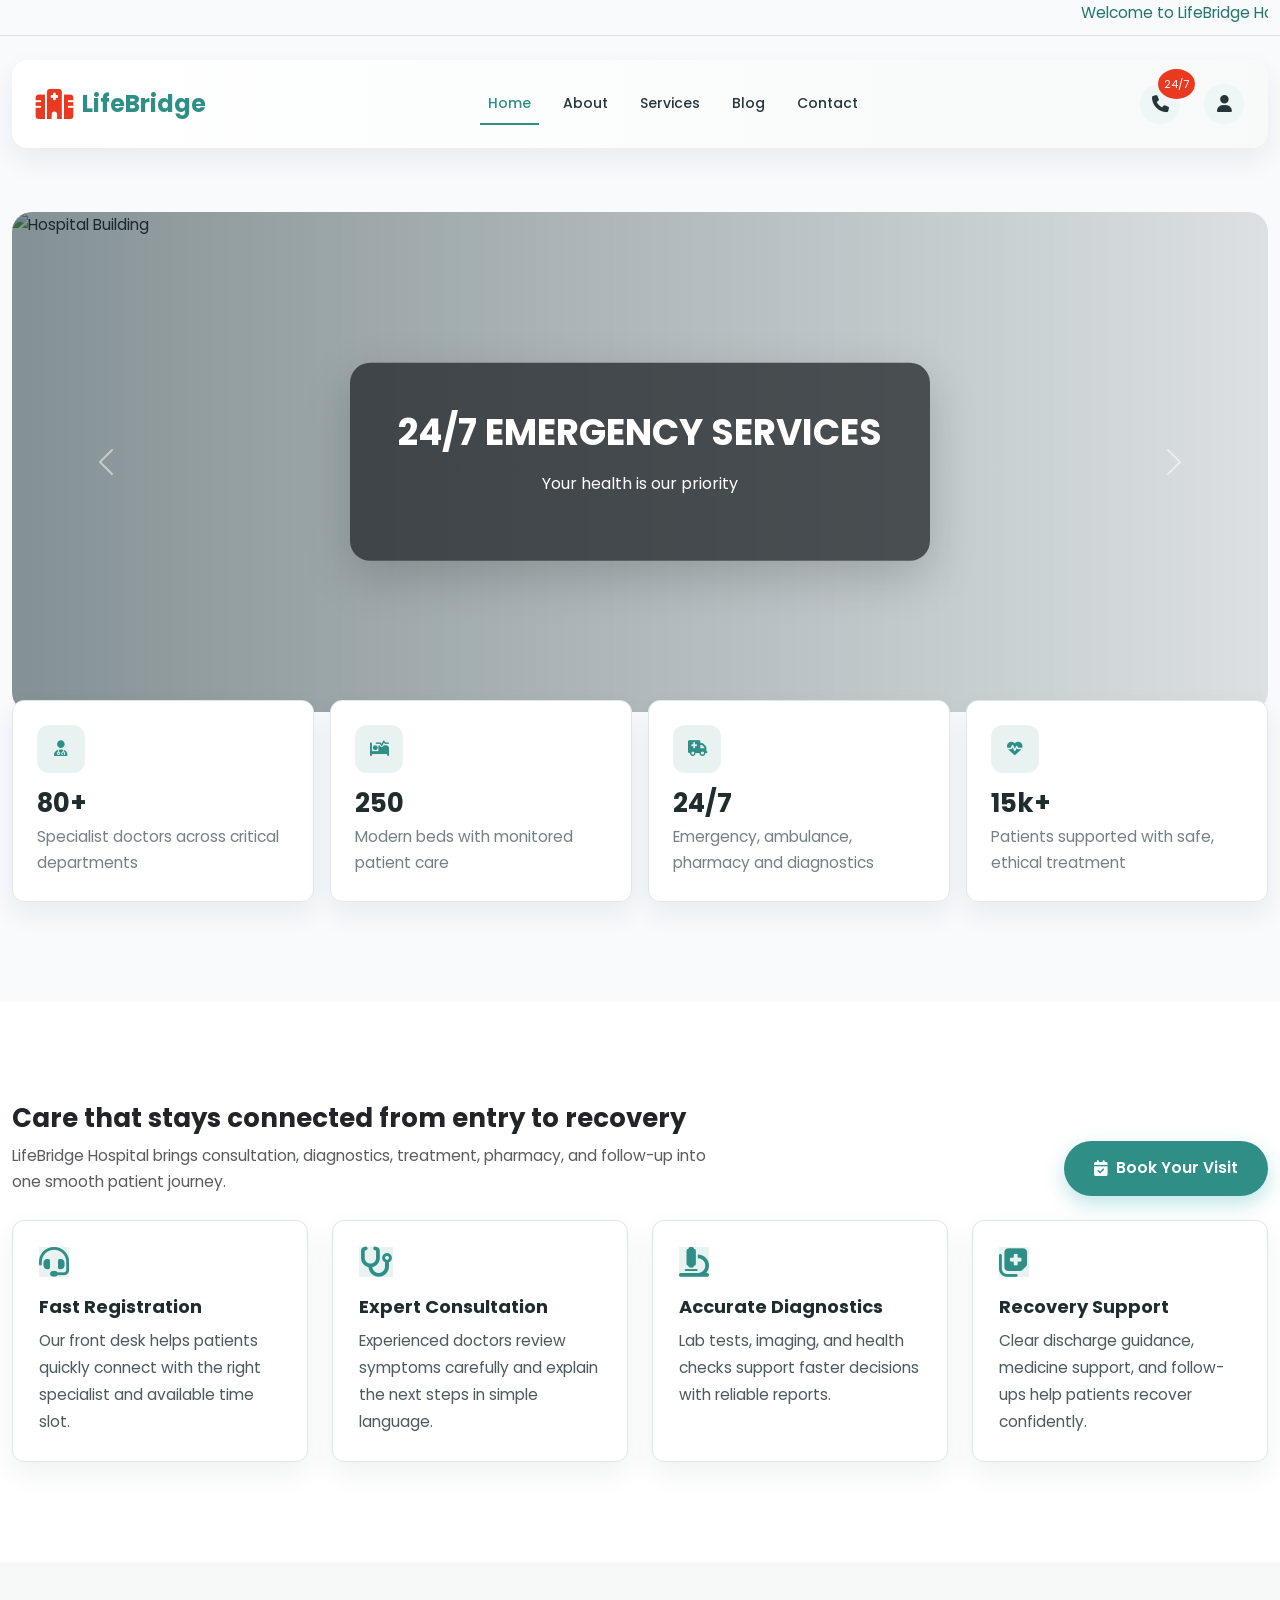
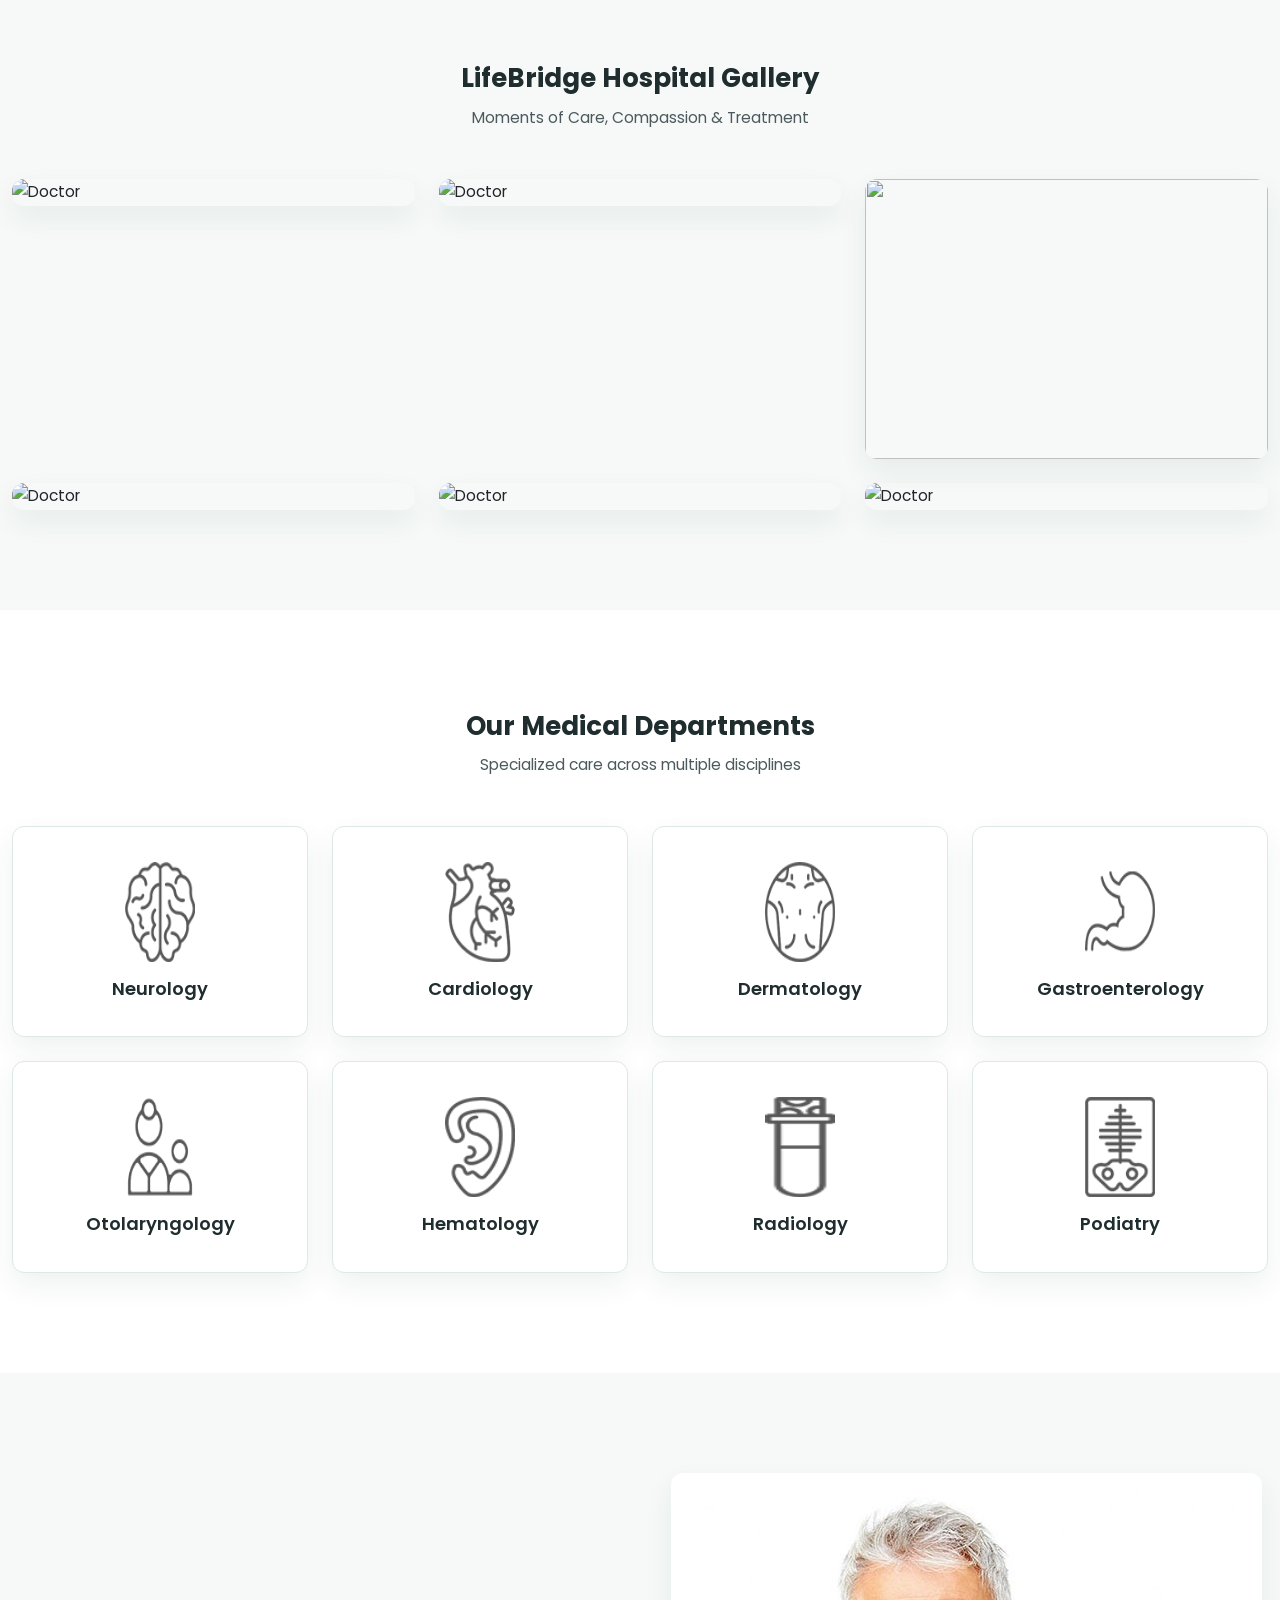
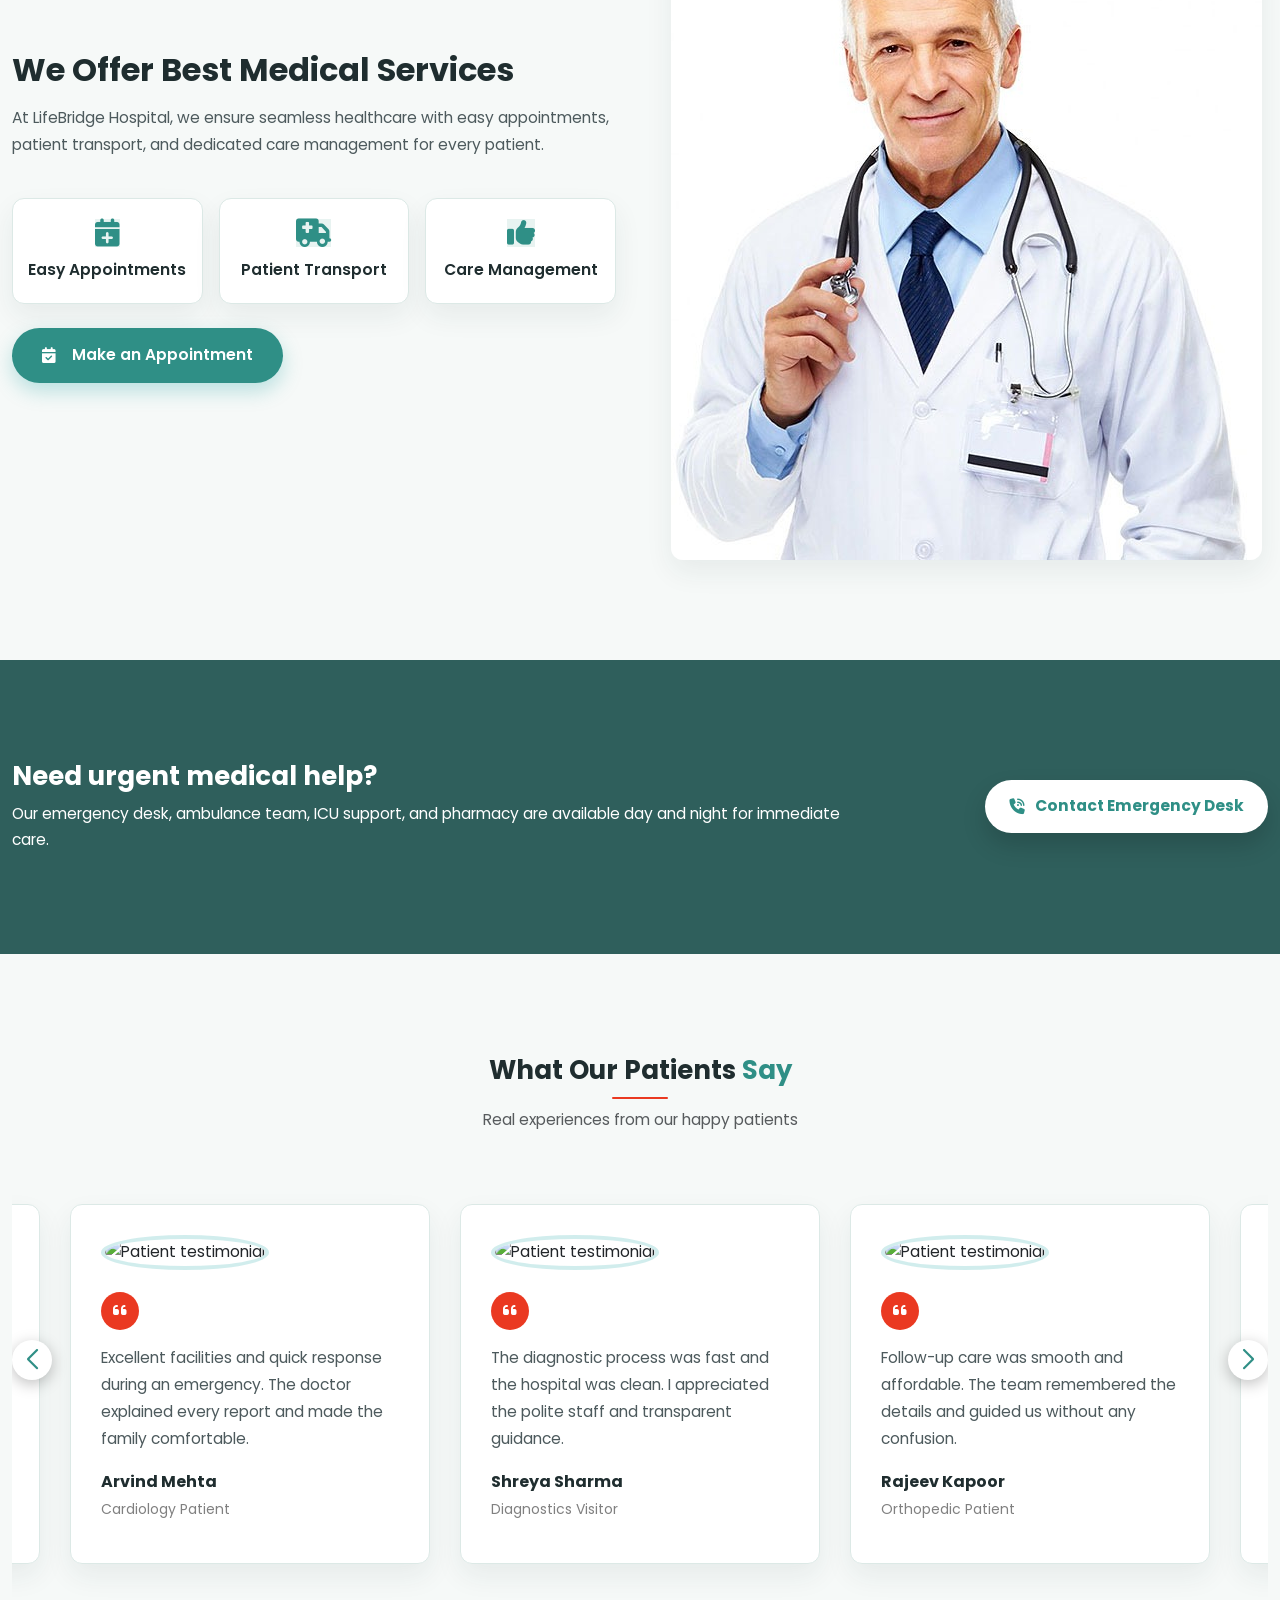
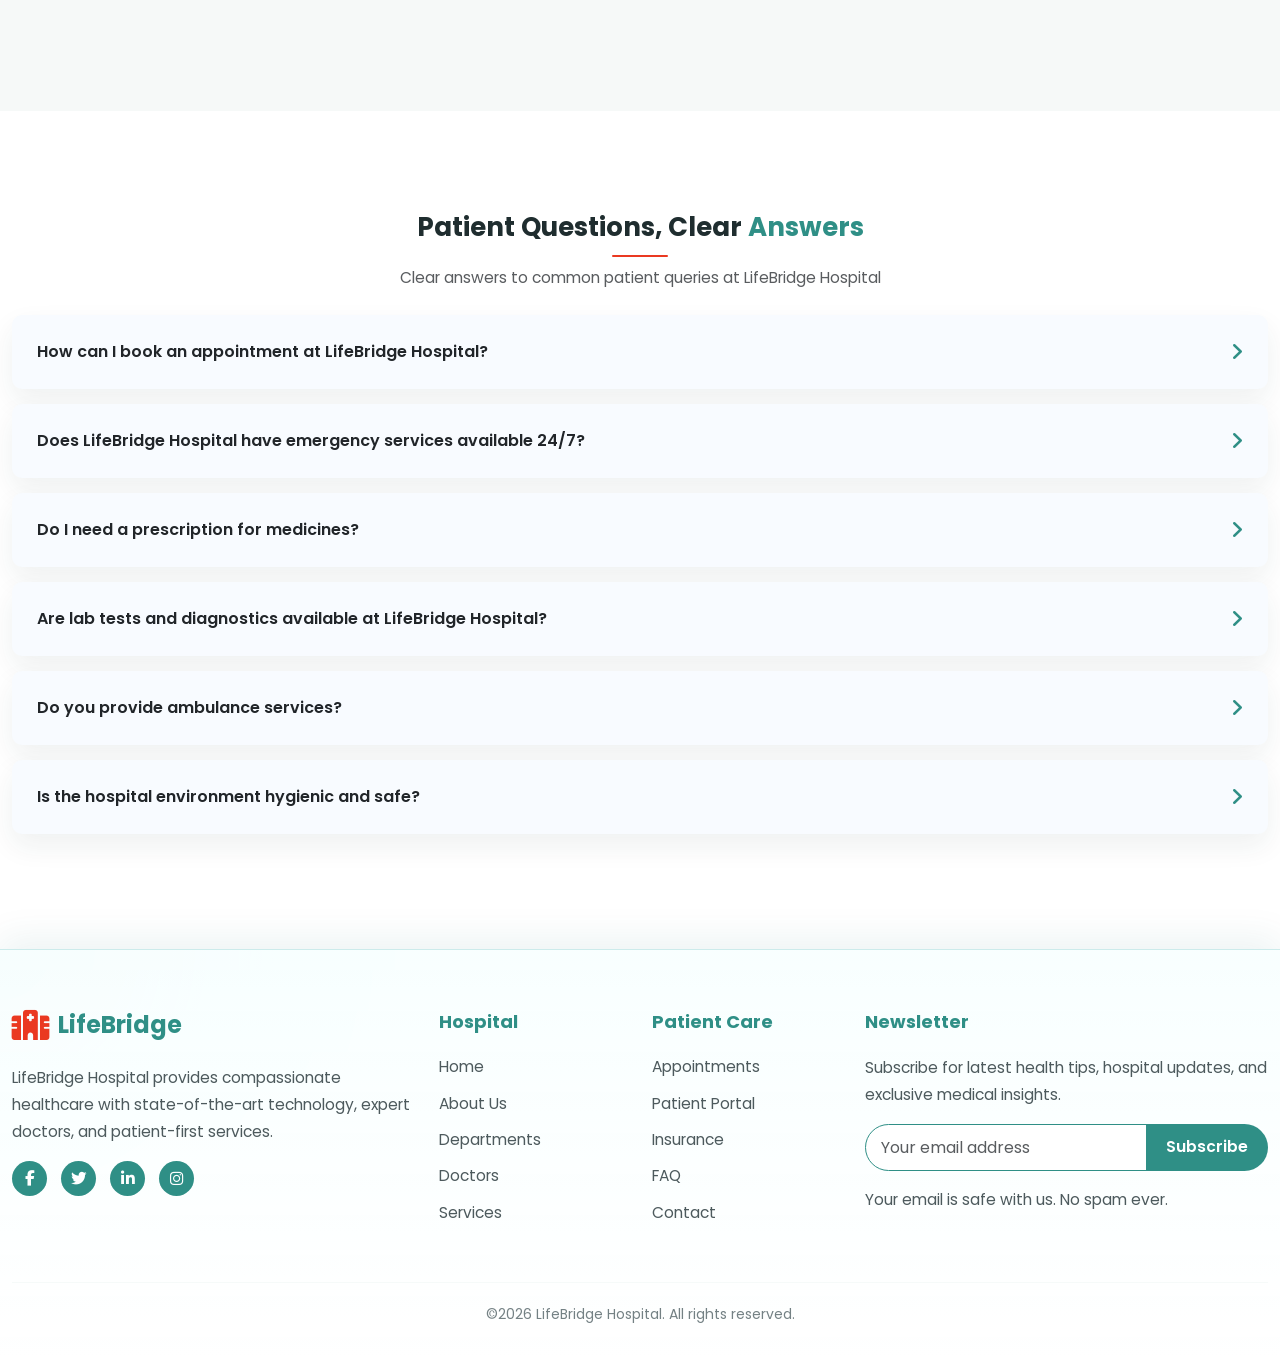
==== index.html @ 6a06d7d2 "first commit" ====
<!doctype html>
<html lang="en">

<head>
  <meta charset="UTF-8" />
  <meta name="viewport" content="width=device-width, initial-scale=1.0" />
  <title>LifeBridge</title>
  <link href="https://cdn.jsdelivr.net/npm/bootstrap@5.3.8/dist/css/bootstrap.min.css" rel="stylesheet"
    integrity="sha384-sRIl4kxILFvY47J16cr9ZwB07vP4J8+LH7qKQnuqkuIAvNWLzeN8tE5YBujZqJLB" crossorigin="anonymous" />
  <link rel="stylesheet" href="https://cdn.jsdelivr.net/npm/swiper@11/swiper-bundle.min.css" />

  <link rel="stylesheet" href="https://cdnjs.cloudflare.com/ajax/libs/font-awesome/6.5.1/css/all.min.css" />
  <link rel="stylesheet" href="css/style.css" />
  <link rel="stylesheet" href="css/responsive.css" />
</head>

<body>
  <div class="grand-parent">
    <div class="border-bottom mb-2 mx-0 px-0">
      <div class="container-fluid">
        <marquee class="marquee-txt" behavior="smooth" direction="left">
          Welcome to LifeBridge Hospital — Your Trusted Partner for Quality
          Healthcare, 24/7 Emergency & Expert Doctors.
        </marquee>
      </div>
    </div>
    <!-- Navbar -->
    <div class="">
      <!-- Header -->
      <div class="container py-3">
        <header class="ph-header">
          <nav class="navbar navbar-expand-lg align-items-center px-md-4 px-2 rounded-4">
            <!-- Logo -->
            <div class="d-flex align-items-center gap-2 lifebride-logo">
              <i class="fa-solid fa-hospital logo-icon"></i>
              <h2 class="mb-0">Life<span>Bridge</span></h2>
            </div>

            <!-- Desktop Menu -->
            <div class="collapse navbar-collapse justify-content-center d-lg-flex d-none">
              <ul class="navbar-nav gap-3">
                <li class="nav-item">
                  <a class="nav-link " href="index.html">Home</a>
                </li>
                <li class="nav-item">
                  <a class="nav-link" href="about.html">About</a>
                </li>
                <li class="nav-item">
                  <a class="nav-link" href="service.html">Services</a>
                </li>

                <li class="nav-item">
                  <a class="nav-link" href="blog.html">Blog</a>
                </li>
                <li class="nav-item">
                  <a class="nav-link" href="contact.html">Contact</a>
                </li>
              </ul>
            </div>

            <!-- Right Icons -->
            <div class="d-flex align-items-center gap-4">
              <a href="contact.html" class="nav-icon cart">
                <i class="fa-solid fa-phone"></i>
                <span class="cart-badge">24/7</span>
              </a>
              <a class="nav-icon" href="contact.html"><i class="fa-solid fa-user"></i></a>

              <!-- Mobile Toggler -->
              <button class="navbar-toggler d-lg-none" data-bs-toggle="offcanvas" data-bs-target="#offcanvasMenu">
                <i class="fa-solid fa-bars-staggered"></i>
              </button>
            </div>
          </nav>
        </header>
      </div>

      <div class="offcanvas offcanvas-start" tabindex="-1" id="offcanvasMenu">
        <div class="offcanvas-header">
          <div class="lifebride-logo d-flex">
            <i class="fa-solid fa-hospital logo-icon"></i>
            <h2 class="mb-0">Life<span>Bridge</span></h2>
          </div>
          <button type="button" class="btn-close" data-bs-dismiss="offcanvas"></button>
        </div>

        <div class="offcanvas-body">
          <ul class="navbar-nav text-center gap-3">
            <li><a class="nav-link" href="index.html">Home</a></li>
            <li><a class="nav-link" href="about.html">About</a></li>
            <li><a class="nav-link" href="service.html">Services</a></li>
            <li><a class="nav-link" href="blog.html">Blog</a></li>
            <li><a class="nav-link" href="contact.html">Contact</a></li>
          </ul>

          <div class="mt-4 text-center">
            <a class="btn btn-outline-success w-100 mb-2">My Account</a>
            <a class="btn btn-success w-100 d-flex gap-4 justify-content-center align-items-center">
              <i class="fa-solid fa-phone"></i>
              24/7</a>
          </div>
        </div>
      </div>
    </div>
    <!-- Navbar complete -->

    <!-- hero section -->
    <section class="hero">
      <div class="container">
        <div id="hospitalCarousel" class="carousel slide carousel-fade h-100" data-bs-ride="carousel"
          data-bs-interval="2000">

          <div class="carousel-inner mt-5 h-100">

            <!-- SLIDE 1 -->
            <div class="carousel-item active h-100 position-relative">
              <img src="assets/images/imgi_41_slider.jpg" class="d-block w-100 hero-img" alt="LifeBridge hospital care" />

              <div class="position-absolute top-50 start-50 translate-middle">
                <div class="card text-white bg-dark bg-opacity-75 text-center shadow-lg border-0 p-4 p-md-5"
                  style="max-width: 650px">
                  <h2 class="fw-bold display-6 text-uppercase">World Class Healthcare</h2>
                  <p class="fs-5 mt-2">Advanced facilities with expert doctors</p>
                </div>
              </div>
            </div>

            <!-- SLIDE 2 -->
            <div class="carousel-item h-100 position-relative">
              <img src="https://images.pexels.com/photos/263402/pexels-photo-263402.jpeg" class="d-block w-100 hero-img"
                alt="Hospital Building" />

              <div class="position-absolute top-50 start-50 translate-middle">
                <div class="card text-white bg-dark bg-opacity-75 text-center shadow-lg border-0 p-4 p-md-5"
                  style="max-width: 650px">
                  <h2 class="fw-bold display-6 text-uppercase">24/7 Emergency Services</h2>
                  <p class="fs-5 mt-2">Your health is our priority</p>
                </div>
              </div>
            </div>

            <!-- SLIDE 3 -->
            <div class="carousel-item h-100 position-relative">
              <img src="assets/images/services.jpg" class="d-block w-100 hero-img" alt="LifeBridge medical team" />

              <div class="position-absolute top-50 start-50 translate-middle">
                <div class="card text-white bg-dark bg-opacity-75 text-center shadow-lg border-0 p-4 p-md-5"
                  style="max-width: 650px">
                  <h2 class="fw-bold display-6 text-uppercase">Trusted by Thousands</h2>
                  <p class="fs-5 mt-2">Caring hands for better life</p>
                </div>
              </div>
            </div>
            <!-- SLIDE 4 -->
            <div class="carousel-item h-100 position-relative">
              <img src="assets/images/doctor.jpg" class="d-block w-100 hero-img" alt="LifeBridge doctor consultation" />

              <div class="position-absolute top-50 start-50 translate-middle">
                <div class="card text-white bg-dark bg-opacity-75 text-center shadow-lg border-0 p-4 p-md-5"
                  style="max-width: 650px">
                  <h2 class="fw-bold display-6 text-uppercase">World Class Healthcare</h2>
                  <p class="fs-5 mt-2">Advanced facilities with expert doctors</p>
                </div>
              </div>

            </div>

            <!-- CONTROLS -->
            <button class="carousel-control-prev" type="button" data-bs-target="#hospitalCarousel" data-bs-slide="prev">
              <span class="carousel-control-prev-icon"></span>
            </button>

            <button class="carousel-control-next" type="button" data-bs-target="#hospitalCarousel" data-bs-slide="next">
              <span class="carousel-control-next-icon"></span>
            </button>
          </div>
        </div>
      </div>
    </section>
    <!-- hero section end -->

    <section class="home-stats">
      <div class="container">
        <div class="row g-3">
          <div class="col-lg-3 col-sm-6">
            <div class="stat-card reveal-on-scroll">
              <i class="fa-solid fa-user-doctor"></i>
              <h3>80+</h3>
              <p>Specialist doctors across critical departments</p>
            </div>
          </div>
          <div class="col-lg-3 col-sm-6">
            <div class="stat-card reveal-on-scroll">
              <i class="fa-solid fa-bed-pulse"></i>
              <h3>250</h3>
              <p>Modern beds with monitored patient care</p>
            </div>
          </div>
          <div class="col-lg-3 col-sm-6">
            <div class="stat-card reveal-on-scroll">
              <i class="fa-solid fa-truck-medical"></i>
              <h3>24/7</h3>
              <p>Emergency, ambulance, pharmacy and diagnostics</p>
            </div>
          </div>
          <div class="col-lg-3 col-sm-6">
            <div class="stat-card reveal-on-scroll">
              <i class="fa-solid fa-heart-pulse"></i>
              <h3>15k+</h3>
              <p>Patients supported with safe, ethical treatment</p>
            </div>
          </div>
        </div>
      </div>
    </section>

    <section class="care-flow">
      <div class="container">
        <div class="row align-items-end mb-4">
          <div class="col-lg-7">
            <h3 class="fw-bold">Care that stays connected from entry to recovery</h3>
            <p class="text-muted mb-lg-0">
              LifeBridge Hospital brings consultation, diagnostics, treatment, pharmacy, and follow-up into one smooth
              patient journey.
            </p>
          </div>
          <div class="col-lg-5 text-lg-end mt-3 mt-lg-0">
            <a href="contact.html" class="appoint-btn">
              <i class="fa-solid fa-calendar-check"></i>
              Book Your Visit
            </a>
          </div>
        </div>

        <div class="row g-4">
          <div class="col-lg-3 col-md-6">
            <div class="care-step reveal-on-scroll" data-step="01">
              <i class="fa-solid fa-headset"></i>
              <h5>Fast Registration</h5>
              <p>Our front desk helps patients quickly connect with the right specialist and available time slot.</p>
            </div>
          </div>
          <div class="col-lg-3 col-md-6">
            <div class="care-step reveal-on-scroll" data-step="02">
              <i class="fa-solid fa-stethoscope"></i>
              <h5>Expert Consultation</h5>
              <p>Experienced doctors review symptoms carefully and explain the next steps in simple language.</p>
            </div>
          </div>
          <div class="col-lg-3 col-md-6">
            <div class="care-step reveal-on-scroll" data-step="03">
              <i class="fa-solid fa-microscope"></i>
              <h5>Accurate Diagnostics</h5>
              <p>Lab tests, imaging, and health checks support faster decisions with reliable reports.</p>
            </div>
          </div>
          <div class="col-lg-3 col-md-6">
            <div class="care-step reveal-on-scroll" data-step="04">
              <i class="fa-solid fa-notes-medical"></i>
              <h5>Recovery Support</h5>
              <p>Clear discharge guidance, medicine support, and follow-ups help patients recover confidently.</p>
            </div>
          </div>
        </div>
      </div>
    </section>

    <!-- Gallery Section -->
    <section class="lifebridge-gallery reveal-on-scroll">
      <div class="container">

        <div class="text-center mb-5">
          <h3 class="gallery-heading">LifeBridge Hospital Gallery</h3>
          <p class="gallery-sub">Moments of Care, Compassion & Treatment</p>
        </div>

        <div class="row g-4">

          <!-- Repeat this card -->
          <!-- Card 1 -->
          <div class="col-lg-4 col-md-6 col-12">
            <div class="gallery-card">
              <img
                src="https://static.vecteezy.com/system/resources/thumbnails/026/375/249/small/ai-generative-portrait-of-confident-male-doctor-in-white-coat-and-stethoscope-standing-with-arms-crossed-and-looking-at-camera-photo.jpg"
                alt="Doctor" class="img-fluid">
              <div class="gallery-overlay">
                <p>Cardiology Department</p>
                <h5>Expert Patient Care</h5>
                <div class="gallery-icons">
                  <i class="fa fa-heart"></i>
                  <i class="fa fa-expand"></i>
                  <i class="fa fa-file-text"></i>
                </div>
              </div>
            </div>
          </div>

          <!-- Card 2 -->
          <div class="col-lg-4 col-md-6 col-12">
            <div class="gallery-card">
              <img src="https://images.pexels.com/photos/27298085/pexels-photo-27298085.jpeg" alt="Doctor"
                class="img-fluid">
              <div class="gallery-overlay">
                <p>Neurology Department</p>
                <h5>Advanced Treatment</h5>
                <div class="gallery-icons">
                  <i class="fa fa-heart"></i>
                  <i class="fa fa-expand"></i>
                  <i class="fa fa-file-text"></i>
                </div>
              </div>
            </div>
          </div>

          <!-- Card 3 -->
          <div class="col-lg-4 col-md-6 col-12">
            <div class="gallery-card">
              <img src="https://images.pexels.com/photos/8376318/pexels-photo-8376318.jpeg" class="img-fluid">
              <div class="gallery-overlay">
                <p>Dental Department</p>
                <h5>Happy Smiles</h5>
                <div class="gallery-icons">
                  <i class="fa fa-heart"></i>
                  <i class="fa fa-expand"></i>
                  <i class="fa fa-file-text"></i>
                </div>
              </div>
            </div>
          </div>

          <!-- Card 1 -->
          <div class="col-lg-4 col-md-6 col-12">
            <div class="gallery-card">
              <img src="https://images.pexels.com/photos/32254666/pexels-photo-32254666.jpeg" alt="Doctor"
                class="img-fluid">
              <div class="gallery-overlay">
                <p>Cardiology Department</p>
                <h5>Expert Patient Care</h5>
                <div class="gallery-icons">
                  <i class="fa fa-heart"></i>
                  <i class="fa fa-expand"></i>
                  <i class="fa fa-file-text"></i>
                </div>
              </div>
            </div>
          </div>

          <!-- Card 2 -->
          <div class="col-lg-4 col-md-6 col-12">
            <div class="gallery-card">
              <img src="https://images.pexels.com/photos/19438558/pexels-photo-19438558.jpeg" alt="Doctor"
                class="img-fluid">
              <div class="gallery-overlay">
                <p>Neurology Department</p>
                <h5>Advanced Treatment</h5>
                <div class="gallery-icons">
                  <i class="fa fa-heart"></i>
                  <i class="fa fa-expand"></i>
                  <i class="fa fa-file-text"></i>
                </div>
              </div>
            </div>
          </div>

          <!-- Card 3 -->
          <div class="col-lg-4 col-md-6 col-12">
            <div class="gallery-card">
              <img
                src="https://static.vecteezy.com/system/resources/thumbnails/026/375/249/small/ai-generative-portrait-of-confident-male-doctor-in-white-coat-and-stethoscope-standing-with-arms-crossed-and-looking-at-camera-photo.jpg"
                alt="Doctor" class="img-fluid">
              <div class="gallery-overlay">
                <p>Dental Department</p>
                <h5>Happy Smiles</h5>
                <div class="gallery-icons">
                  <i class="fa fa-heart"></i>
                  <i class="fa fa-expand"></i>
                  <i class="fa fa-file-text"></i>
                </div>
              </div>
            </div>
          </div>

        </div>
      </div>
    </section>
    <!-- Gallery Section End -->

    <!-- Departments Section -->
    <section class="lifebridge-departments reveal-on-scroll">
      <div class="container">

        <div class="text-center mb-5">
          <h3 class="dept-title">Our Medical Departments</h3>
          <p class="dept-sub">Specialized care across multiple disciplines</p>
        </div>

        <div class="row g-4">

          <!-- Department Card -->
          <div class="col-lg-3 col-md-6 col-12">
            <div class="dept-card">
              <img src="assets/images/imgi_31_dept-1.png" height="100px" alt="Department">
              <h5>Neurology</h5>
            </div>
          </div>

          <div class="col-lg-3 col-md-6 col-12">
            <div class="dept-card">
              <img src="assets/images/imgi_32_dept-2.png" height="100px" alt="Department">
              <h5>Cardiology</h5>
            </div>
          </div>

          <div class="col-lg-3 col-md-6 col-12">
            <div class="dept-card">
              <img src="assets/images/imgi_33_dept-3.png" height="100px" alt="Department">
              <h5>Dermatology</h5>
            </div>
          </div>

          <div class="col-lg-3 col-md-6 col-12">
            <div class="dept-card">
              <img src="assets/images/imgi_34_dept-4.png" height="100px" alt="Department">
              <h5>Gastroenterology</h5>
            </div>
          </div>

          <div class="col-lg-3 col-md-6 col-12">
            <div class="dept-card">
              <img src="assets/images/imgi_35_dept-5.png" height="100px" alt="Department">
              <h5>Otolaryngology</h5>
            </div>
          </div>

          <div class="col-lg-3 col-md-6 col-12">
            <div class="dept-card">
              <img src="assets/images/imgi_36_dept-6.png" height="100px" alt="Department">
              <h5>Hematology</h5>
            </div>
          </div>

          <div class="col-lg-3 col-md-6 col-12">
            <div class="dept-card">
              <img src="assets/images/imgi_37_dept-7.png" height="100px" alt="Department">
              <h5>Radiology</h5>
            </div>
          </div>

          <div class="col-lg-3 col-md-6 col-12">
            <div class="dept-card">
              <img src="assets/images/imgi_38_dept-8.png" height="100px" alt="Department">
              <h5>Podiatry</h5>
            </div>
          </div>

        </div>
      </div>
    </section>

    <!-- Departments Section End -->

    <!-- Services Section -->
    <section class="lifebridge-service reveal-on-scroll">
      <div class="container">
        <div class="row align-items-center g-5">

          <!-- Left Content -->
          <div class="col-lg-6 col-12 order-lg-1 order-2">
            <h2 class="service-title d-lg-block d-none">We Offer Best Medical Services</h2>
            <p class="service-desc">
              At LifeBridge Hospital, we ensure seamless healthcare with easy appointments,
              patient transport, and dedicated care management for every patient.
            </p>

            <div class="row g-3 mt-4">

              <div class="col-sm-4 col-12">
                <div class="service-card">
                  <i class="fa fa-calendar-plus"></i>
                  <p>Easy Appointments</p>
                </div>
              </div>

              <div class="col-sm-4 col-12">
                <div class="service-card">
                  <i class="fa fa-ambulance"></i>
                  <p>Patient Transport</p>
                </div>
              </div>

              <div class="col-sm-4 col-12">
                <div class="service-card">
                  <i class="fa fa-thumbs-up"></i>
                  <p>Care Management</p>
                </div>
              </div>

            </div>

            <div class="mt-4">
              <a href="contact.html" class="appoint-btn">
                <i class="fa fa-calendar-check me-2"></i>
                Make an Appointment
              </a>

            </div>
          </div>

          <!-- Right Image -->
          <div class="col-lg-6 col-12 text-center order-lg-2 order-1">
            <h2 class="service-title d-lg-none d-block">We Offer Best Medical Services</h2>

            <img src="assets/images/imgi_21_services.jpg" class="img-fluid service-img" alt="Doctor">
          </div>

        </div>
      </div>
    </section>


    <!-- Services Section End -->

    <!-- Emergency Band -->
    <section class="emergency-band">
      <div class="container position-relative">
        <div class="row align-items-center g-4">
          <div class="col-lg-8">
            <h3 class="mb-2">Need urgent medical help?</h3>
            <p class="mb-0">
              Our emergency desk, ambulance team, ICU support, and pharmacy are available day and night for immediate
              care.
            </p>
          </div>
          <div class="col-lg-4 text-lg-end">
            <a href="contact.html" class="emergency-action">
              <i class="fa-solid fa-phone-volume"></i>
              Contact Emergency Desk
            </a>
          </div>
        </div>
      </div>
    </section>

    <!-- Emergency Band End -->

    <!-- Testimonials Section -->
    <section class="testimonial-section reveal-on-scroll">
      <div class="container">
        <div class="text-center mb-4">
          <h3 class="fw-bold section-heading-center">What Our Patients <span>Say</span></h3>
          <p class="text-muted">Real experiences from our happy patients</p>
        </div>

        <div class="swiper testimonialSwiper">
          <div class="swiper-wrapper">

            <!-- Slide 1 -->
            <div class="swiper-slide testimonial-card">
              <div class="patient-img">
                <img src="https://img.freepik.com/free-photo/portrait-beautiful-young-woman-standing-grey-wall_231208-10760.jpg"
                  alt="Patient testimonial">
              </div>
              <div class="patient-content">
                <div class="quote-icon"><i class="fa-solid fa-quote-left"></i></div>
                <p>
                  The doctors and nursing staff were calm, clear, and very caring. My treatment felt organized from
                  admission to discharge.
                </p>
                <h6>Nisha Tomar</h6>
                <small>Emergency Care Patient</small>
              </div>
            </div>

            <!-- Slide 2 -->
            <div class="swiper-slide testimonial-card">
              <div class="patient-img">
                <img src="https://img.freepik.com/premium-photo/arabian-handsome-man_1368-132281.jpg"
                  alt="Patient testimonial">
              </div>
              <div class="patient-content">
                <div class="quote-icon"><i class="fa-solid fa-quote-left"></i></div>
                <p>
                  Excellent facilities and quick response during an emergency. The doctor explained every report and
                  made the family comfortable.
                </p>
                <h6>Arvind Mehta</h6>
                <small>Cardiology Patient</small>
              </div>
            </div>

            <!-- Slide 3 -->
            <div class="swiper-slide testimonial-card">
              <div class="patient-img">
                <img src="https://img.freepik.com/free-photo/lively-enthusiastic-determined-smiling-confident-asian-girl-ready-tackle-any-task-cross-fingers-chest-assertive-selfassured-smiling-satisfied-look-like-professional-white-background_176420-51110.jpg"
                  alt="Patient testimonial">
              </div>
              <div class="patient-content">
                <div class="quote-icon"><i class="fa-solid fa-quote-left"></i></div>
                <p>
                  The diagnostic process was fast and the hospital was clean. I appreciated the polite staff and
                  transparent guidance.
                </p>
                <h6>Shreya Sharma</h6>
                <small>Diagnostics Visitor</small>
              </div>
            </div>

            <!-- Slide 4 -->
            <div class="swiper-slide testimonial-card">
              <div class="patient-img">
                <img src="https://img.freepik.com/premium-photo/young-man-isolated-blue-wall_1368-105349.jpg"
                  alt="Patient testimonial">
              </div>
              <div class="patient-content">
                <div class="quote-icon"><i class="fa-solid fa-quote-left"></i></div>
                <p>
                  Follow-up care was smooth and affordable. The team remembered the details and guided us without any
                  confusion.
                </p>
                <h6>Rajeev Kapoor</h6>
                <small>Orthopedic Patient</small>
              </div>
            </div>

            <div class="swiper-slide testimonial-card">
              <div class="patient-img">
                <img src="https://images.pexels.com/photos/774909/pexels-photo-774909.jpeg" alt="Patient testimonial">
              </div>
              <div class="patient-content">
                <div class="quote-icon"><i class="fa-solid fa-quote-left"></i></div>
                <p>
                  I booked a health checkup online and everything was ready when I arrived. Reports and consultation
                  were handled the same day.
                </p>
                <h6>Ananya Verma</h6>
                <small>Health Checkup Visitor</small>
              </div>
            </div>
          </div>

          <!-- Navigation -->
          <div class="swiper-button-prev test-prev"></div>
          <div class="swiper-button-next test-next"></div>
        </div>
      </div>
    </section>
    <!-- Testimonials Section End -->

    <!-- Testimonials Section End -->

    <!-- FAQ Section -->
    <section class="faq-section">
      <div class="container">

        <div class="text-center mb-4">
          <h3 class="fw-bold section-heading-center">Patient Questions, Clear <span>Answers</span></h3>
          <p class="text-muted">Clear answers to common patient queries at LifeBridge Hospital</p>
        </div>

        <ul class="faq-list accordion" id="faqAccordion">

          <!-- FAQ 1 -->
          <li class="faq-item accordion-item faq-card">
            <h2 class="accordion-header">
              <button class="faq-button accordion-button collapsed" type="button" data-bs-toggle="collapse"
                data-bs-target="#faq1">
                How can I book an appointment at LifeBridge Hospital?
                <span class="faq-icon"><i class="fa-solid fa-angle-right"></i></span>
              </button>
            </h2>
            <div id="faq1" class="accordion-collapse collapse" data-bs-parent="#faqAccordion">
              <div class="faq-answer">
                Booking an appointment at LifeBridge Hospital is easy! You can use our website, mobile app, or call our
                reception directly. Our team will guide you through available time slots with your preferred doctor.
              </div>
            </div>
          </li>

          <!-- FAQ 2 -->
          <li class="faq-item accordion-item faq-card">
            <h2 class="accordion-header">
              <button class="faq-button accordion-button collapsed" type="button" data-bs-toggle="collapse"
                data-bs-target="#faq2">
                Does LifeBridge Hospital have emergency services available 24/7?
                <span class="faq-icon"><i class="fa-solid fa-angle-right"></i></span>
              </button>
            </h2>
            <div id="faq2" class="accordion-collapse collapse" data-bs-parent="#faqAccordion">
              <div class="faq-answer">
                Yes! Our Emergency Department is fully operational 24/7 with highly trained doctors and staff to handle
                any urgent medical situation.
              </div>
            </div>
          </li>

          <!-- FAQ 3 -->
          <li class="faq-item accordion-item faq-card">
            <h2 class="accordion-header">
              <button class="faq-button accordion-button collapsed" type="button" data-bs-toggle="collapse"
                data-bs-target="#faq3">
                Do I need a prescription for medicines?
                <span class="faq-icon"><i class="fa-solid fa-angle-right"></i></span>
              </button>
            </h2>
            <div id="faq3" class="accordion-collapse collapse" data-bs-parent="#faqAccordion">
              <div class="faq-answer">
                Prescription medicines require a valid doctor’s prescription. Over-the-counter medicines can be
                purchased
                directly at our pharmacy.
              </div>
            </div>
          </li>

          <!-- FAQ 4 -->
          <li class="faq-item accordion-item faq-card">
            <h2 class="accordion-header">
              <button class="faq-button accordion-button collapsed" type="button" data-bs-toggle="collapse"
                data-bs-target="#faq4">
                Are lab tests and diagnostics available at LifeBridge Hospital?
                <span class="faq-icon"><i class="fa-solid fa-angle-right"></i></span>
              </button>
            </h2>
            <div id="faq4" class="accordion-collapse collapse" data-bs-parent="#faqAccordion">
              <div class="faq-answer">
                Yes, our state-of-the-art diagnostic lab offers blood tests, X-rays, ultrasound, CT scans, and more,
                providing accurate and quick results for patients.
              </div>
            </div>
          </li>

          <!-- FAQ 5 -->
          <li class="faq-item accordion-item faq-card">
            <h2 class="accordion-header">
              <button class="faq-button accordion-button collapsed" type="button" data-bs-toggle="collapse"
                data-bs-target="#faq5">
                Do you provide ambulance services?
                <span class="faq-icon"><i class="fa-solid fa-angle-right"></i></span>
              </button>
            </h2>
            <div id="faq5" class="accordion-collapse collapse" data-bs-parent="#faqAccordion">
              <div class="faq-answer">
                Yes, LifeBridge Hospital offers ambulance services for emergencies. Call our helpline for immediate
                assistance and safe transportation to the hospital.
              </div>
            </div>
          </li>

          <!-- FAQ 6 -->
          <li class="faq-item accordion-item faq-card">
            <h2 class="accordion-header">
              <button class="faq-button accordion-button collapsed" type="button" data-bs-toggle="collapse"
                data-bs-target="#faq6">
                Is the hospital environment hygienic and safe?
                <span class="faq-icon"><i class="fa-solid fa-angle-right"></i></span>
              </button>
            </h2>
            <div id="faq6" class="accordion-collapse collapse" data-bs-parent="#faqAccordion">
              <div class="faq-answer">
                We maintain strict hygiene and safety protocols across all departments, ensuring a clean, safe, and
                comfortable environment for all patients and visitors.
              </div>
            </div>
          </li>

        </ul>
      </div>
    </section>
    <!-- FAQ Section End -->

    <button id="backToTop" class="back-to-top">
      <i class="fa fa-arrow-up"></i>
    </button>


    <footer class="footer-premium">
      <div class="container">
        <div class="row g-4">

          <!-- About LifeBridge -->
          <div class="col-lg-4 col-md-6 col-12">
            <!-- Logo -->
            <div class="d-flex align-items-center gap-2 lifebride-logo">
              <i class="fa-solid fa-hospital logo-icon"></i>
              <h2 class="mb-0">Life<span>Bridge</span></h2>
            </div>
            <p class="footer-text mt-4">
              LifeBridge Hospital provides compassionate healthcare with state-of-the-art technology, expert doctors,
              and patient-first services.
            </p>
            <div class="social-icons">
              <a href="#"><i class="fab fa-facebook-f"></i></a>
              <a href="#"><i class="fab fa-twitter"></i></a>
              <a href="#"><i class="fab fa-linkedin-in"></i></a>
              <a href="#"><i class="fab fa-instagram"></i></a>
            </div>
          </div>

          <!-- Quick Links -->
          <div class="col-lg-2 col-6">
            <h5 class="footer-heading">Hospital</h5>
            <ul class="footer-links">
              <li><a href="index.html">Home</a></li>
              <li><a href="about.html">About Us</a></li>
              <li><a href="service.html">Departments</a></li>
              <li><a href="about.html">Doctors</a></li>
              <li><a href="service.html">Services</a></li>
            </ul>
          </div>

          <!-- Patient Care -->
          <div class="col-lg-2 col-6">
            <h5 class="footer-heading">Patient Care</h5>
            <ul class="footer-links">
              <li><a href="contact.html">Appointments</a></li>
              <li><a href="contact.html">Patient Portal</a></li>
              <li><a href="contact.html">Insurance</a></li>
              <li><a href="index.html#faqAccordion">FAQ</a></li>
              <li><a href="contact.html">Contact</a></li>
            </ul>
          </div>

          <!-- Newsletter -->
          <div class="col-lg-4 col-md-6 col-12">
            <h5 class="footer-heading">Newsletter</h5>
            <p class="footer-text">Subscribe for latest health tips, hospital updates, and exclusive medical insights.
            </p>
            <div class="input-group newsletter-group">
              <input type="text" class="form-control newsletter-input" placeholder="Your email address">
              <button class="newsletter-btn" type="button">Subscribe</button>
            </div>
            <p class="footer-text small">Your email is safe with us. No spam ever.</p>
          </div>

        </div>

        <hr class="footer-divider">

        <div class="text-center footer-copy">
          <p>©2026 LifeBridge Hospital. All rights reserved.</p>
        </div>
      </div>
    </footer>


  </div>

  <script src="js/app.js"></script>
  <script src="https://cdn.jsdelivr.net/npm/bootstrap@5.3.8/dist/js/bootstrap.bundle.min.js"
    integrity="sha384-FKyoEForCGlyvwx9Hj09JcYn3nv7wiPVlz7YYwJrWVcXK/BmnVDxM+D2scQbITxI"
    crossorigin="anonymous"></script>

  <script src="https://cdn.jsdelivr.net/npm/swiper@11/swiper-bundle.min.js"></script>

  <script>
    var swiper = new Swiper(".testimonialSwiper", {
      spaceBetween: 30,
      loop: true,
      autoplay: {
        delay: 2500,
        disableOnInteraction: false,
      },
      navigation: {
        nextEl: ".test-next",
        prevEl: ".test-prev",
      },
      breakpoints: {
        0: {
          slidesPerView: 1,
        },
        768: {
          slidesPerView: 2,
        },
        1200: {
          slidesPerView: 3,
        }
      }
    });
  </script>



</body>

</html>
---- css/style.css ----
/* Font Import (Poppins + Rajdhani) */
@import url("https://fonts.googleapis.com/css2?family=Poppins:wght@300;400;600&family=Rajdhani:wght@700&display=swap");

:root {
  --primary-color: #2f8f86;
  --primary-dark: #24756e;
  --primary-light: #e8f3f1;
  --heading-color: #1f2d2f;
  --text-color: #4d5a5d;
  --light-text: #748184;
  --white: #ffffff;
  --success-color: #5ca37d;
  --success-light: #edf6f1;
  --price-color: #1f2d2f;
  --old-price-color: #9aa4a6;
  --section-bg: #f6f9f8;
  --card-bg: #ffffff;
  --border-color: #dce9e6;
  --card-shadow: 0 12px 28px rgba(23, 55, 58, 0.07);
  --logo-color: #2f8f86;
  --logo-red-color: #ea3921;
  --secondary-color: #667477;
  --light-bg: #f7faf9;
  --dark-text: #263638;
  --soft-bg: #f6f9f8;
  --surface-color: #ffffff;
  --accent-soft: #f7ebe8;
}

/* ===== GLOBAL ===== */
body {
  font-family: "Poppins", sans-serif;
  background: #f8fafc;
  overflow-x: hidden;
}

html {
  scroll-behavior: smooth;
}

.grand-parent {
  overflow-x: hidden;
}

body,
p,
li,
input,
select,
textarea,
button {
  font-size: 15.5px;
  line-height: 1.7;
}

section {
  padding: 100px 0 !important;
}

h1,
.h1 {
  font-size: 40px;
  line-height: 1.15;
}

h2,
.h2 {
  font-size: 32px;
  line-height: 1.22;
}

h3,
.h3 {
  font-size: 26px;
  line-height: 1.28;
}

h4,
.h4 {
  font-size: 22px;
  line-height: 1.32;
}

h5,
.h5 {
  font-size: 18px;
  line-height: 1.35;
}

h6,
.h6,
small,
.small {
  line-height: 1.5;
}

/* ===============================
   BACK TO TOP BUTTON
================================ */
.back-to-top {
  position: fixed;
  bottom: 30px;
  right: 30px;
  width: 45px;
  height: 45px;
  border-radius: 50%;
  background: var(--logo-color);
  color: var(--white);
  border: none;
  display: flex;
  align-items: center;
  justify-content: center;
  font-size: 18px;
  cursor: pointer;
  box-shadow: 0 6px 15px rgba(0, 0, 0, 0.2);
  opacity: 0;
  visibility: hidden;
  transition: all 0.4s ease;
  z-index: 999;
}

.back-to-top:hover {
  background: var(--primary-dark);
  transform: translateY(-5px);
}

.back-to-top.show {
  opacity: 1;
  visibility: visible;
}

/* ===============================
   HEADER / NAVBAR
================================ */
.ph-header .navbar {
  background: linear-gradient(to right, #ffffff, var(--light-bg));
  box-shadow: 0 8px 22px rgba(0, 0, 0, 0.08);
  padding: 24px 0px;
  justify-content: space-between;
  transition: padding 0.35s ease, box-shadow 0.35s ease, border-radius 0.35s ease;
}

.ph-header {
  transition: transform 0.35s ease;
}

.ph-header.header-sticky {
  position: fixed;
  top: 10px;
  left: 12px;
  right: 12px;
  z-index: 1040;
  max-width: 1380px;
  margin: 0 auto;
  animation: headerDrop 0.35s ease both;
}

.ph-header.header-sticky .navbar {
  padding:18px;
  border-radius: 18px !important;
  background: rgba(255, 255, 255, 0.94);
  backdrop-filter: blur(14px);
  box-shadow: 0 14px 35px rgba(0, 102, 102, 0.16);
}

@keyframes headerDrop {
  from {
    transform: translateY(-18px);
    opacity: 0;
  }
  to {
    transform: translateY(0);
    opacity: 1;
  }
}

.container {
  width: 100% !important;
  max-width: 1380px !important;
  margin: auto;
}

.marquee-txt {
  color: var(--primary-dark);
}

/* ===============================
   DESKTOP NAV MENU
================================ */
.navbar-nav .nav-link {
  font-size: 15px;
  font-weight: 500;
  color: var(--dark-text);
  padding: 6px 10px;
  position: relative;
  transition: 0.3s ease;
}

.navbar-nav .nav-link:hover,
.navbar-nav .nav-link.active {
  color: var(--logo-color);
}

.navbar-nav .nav-link::after {
  content: "";
  position: absolute;
  left: 0;
  bottom: -3px;
  width: 0%;
  height: 2px;
  background: var(--logo-color);
  transition: 0.3s;
}

.navbar-nav .nav-link:hover::after,
.navbar-nav .nav-link.active::after {
  width: 100%;
}

/* ===============================
   HEADER ICONS
================================ */
.lifebride-logo {
  gap: 2px;
}

.lifebride-logo i {
  color: var(--logo-red-color);
  font-size: 30px;
}

.lifebride-logo h2 {
  font-size: 24px;
  font-weight: 700;
  color: var(--logo-color);
  margin: 0;
}

.nav-icon {
  width: 40px;
  height: 40px;
  background: #eef7f5;
  border-radius: 50%;
  display: flex;
  align-items: center;
  justify-content: center;
  color: var(--dark-text);
  font-size: 17px;
  text-decoration: none;
  transition: 0.3s ease;
}

.nav-icon:hover {
  background: var(--logo-color);
  color: #fff;
  transform: translateY(-2px);
}

.cart {
  position: relative;
}

.cart-badge {
  position: absolute;
  top: -15px;
  right: -15px;
  background: var(--logo-red-color);
  color: #fff;
  font-size: 11px;
  padding: 6px;
  border-radius: 50%;
}

/* ===============================
   TOGGLER BUTTON
================================ */
.navbar-toggler {
  border: none;
  outline: none;
  font-size: 22px;
  color: var(--secondary-color);
  display: inline-flex;
  align-items: center;
  justify-content: center;
  width: 42px;
  height: 42px;
  background: #eef7f5;
  border-radius: 50%;
  margin-left: auto;
}

.navbar-toggler:focus {
  box-shadow: none;
}

/* ===============================
   OFFCANVAS MENU
================================ */
.offcanvas {
  background: #ffffff;
  padding-top: 15px;
}

.offcanvas-header {
  border-bottom: 1px solid #e6e6e6;
}

.menu-logo {
  width: 120px;
}

.offcanvas .nav-link {
  font-size: 16px;
  font-weight: 500;
  color: var(--dark-text);
  padding: 10px 0;
  transition: 0.3s;
}

.offcanvas .nav-link:hover {
  color: var(--logo-color);
}

.offcanvas .btn {
  font-size: 15px;
  padding: 10px;
  border-radius: 8px;
}

/* ===============================
   SOCIAL ICONS
================================ */
.menu-brands {
  font-size: 18px;
  color: var(--secondary-color);
  transition: 0.3s;
}

.menu-brands:hover {
  color: var(--logo-color);
}

/* ===============================
   RESPONSIVE - HEADER
================================ */
@media (max-width: 991px) {
  .ph-header.header-sticky {
    top: 8px;
    left: 10px;
    right: 10px;
  }

  .ph-header.header-sticky .navbar {
    padding: 10px 12px;
  }

  .ph-header .navbar {
    position: relative;
    min-height: 66px;
  }

  .navbar-toggler {
    position: absolute;
    right: 14px;
    top: 50%;
    transform: translateY(-50%);
    width: 42px;
    height: 42px;
    background: #eef7f5;
    border-radius: 50%;
  }

  .main-logo {
    width: 115px;
  }

  .nav-icon {
    width: 36px;
    height: 36px;
    font-size: 15px;
  }

  .cart-badge {
    top: -6px;
    right: -6px;
    font-size: 10px;
  }

  .navbar-toggler {
    font-size: 20px;
    margin-left: 6px;
  }

  .ph-header .navbar > .d-flex:last-child {
    margin-left: auto;
  }

  .offcanvas {
    width: 65% !important;
  }
}

@media (max-width: 576px) {
  .lifebride-logo h2 {
    font-size: 20px;
  }

  .lifebride-logo i {
    font-size: 25px;
  }

  .ph-header .navbar {
    padding: 18px 0;
    flex-wrap: nowrap;
    width: calc(100vw - 24px) !important;
    max-width: calc(100vw - 24px) !important;
  }

  .main-logo {
    width: 120px;
  }

  .nav-icon {
    margin-left: 4px;
    display: none;
  }

  .offcanvas-body {
    padding-top: 20px;
  }

  .offcanvas .nav-link {
    font-size: 17px;
    padding: 12px 0;
  }

  .offcanvas .btn {
    font-size: 16px;
    padding: 12px;
  }

  .hero .card {
    width: min(260px, 82vw);
    padding: 22px 18px !important;
  }

  .hero .card h2 {
    font-size: 1.65rem;
    line-height: 1.2;
  }

  .hero .card p {
    font-size: 1rem !important;
  }

  .home-stats {
    margin-top: 18px;
  }

  .stat-card,
  .care-step {
    padding: 20px;
  }

  .emergency-action {
    width: 100%;
    justify-content: center;
  }

  .newsletter-group {
    flex-direction: column;
    gap: 10px;
  }

  .newsletter-input,
  .newsletter-btn {
    width: 100%;
    border-radius: 50px !important;
  }
}

/* ===============================
   HERO SECTION
================================ */
.hero {
  padding: 0 !important;
}

.hero-img {
  height: 500px;
  border-radius: 20px;
  object-fit: cover;
}

.hero .carousel-item::after {
  content: "";
  position: absolute;
  inset: 0;
  border-radius: 20px;
  background: linear-gradient(90deg, rgba(0, 40, 48, 0.55), rgba(0, 0, 0, 0.08));
  pointer-events: none;
}

.hero .carousel-item .position-absolute {
  z-index: 1;
}

.hero .card {
  animation: heroCardIn 0.8s ease both;
}

@keyframes heroCardIn {
  from {
    transform: translateY(20px);
    opacity: 0;
  }
  to {
    transform: translateY(0);
    opacity: 1;
  }
}

.home-stats {
  margin-top: -28px;
  position: relative;
  z-index: 3;
  padding: 0 0 100px !important;
}

.stat-card {
  background: var(--white);
  border: 1px solid rgba(0, 153, 153, 0.16);
  border-radius: 12px;
  padding: 24px;
  height: 100%;
  box-shadow: 0 14px 35px rgba(0, 153, 153, 0.12);
  transition: transform 0.35s ease, box-shadow 0.35s ease;
}

.stat-card:hover {
  transform: translateY(-8px);
  box-shadow: 0 18px 42px rgba(0, 153, 153, 0.18);
}

.stat-card i {
  width: 48px;
  height: 48px;
  border-radius: 12px;
  display: inline-flex;
  align-items: center;
  justify-content: center;
  color: var(--white);
  background: var(--logo-color);
  margin-bottom: 14px;
}

.stat-card h3 {
  font-weight: 700;
  color: var(--heading-color);
  margin-bottom: 4px;
}

.stat-card p {
  color: var(--light-text);
  margin: 0;
  overflow-wrap: break-word;
}

.care-flow {
  background: white !important;
}

.care-step {
  background: var(--white);
  border: 1px solid var(--border-color);
  border-radius: 12px;
  padding: 26px;
  height: 100%;
  position: relative;
  overflow: hidden;
  box-shadow: var(--card-shadow);
  transition: transform 0.35s ease, border-color 0.35s ease;
}

.care-step::before {
  content: attr(data-step);
  position: absolute;
  right: 18px;
  top: 8px;
  font-size: 58px;
  line-height: 1;
  font-weight: 700;
  color: rgba(0, 153, 153, 0.08);
}

.care-step:hover {
  transform: translateY(-8px);
  border-color: var(--logo-color);
}

.care-step i {
  color: var(--logo-color);
  font-size: 30px;
  margin-bottom: 18px;
}

.care-step h5 {
  font-weight: 700;
  color: var(--heading-color);
}

.care-step p {
  color: var(--text-color);
  line-height: 1.7;
  margin: 0;
}

.emergency-band {
  background: #2f5f5c;
  color: var(--white);
  padding: 44px 0;
  position: relative;
  overflow: hidden;
}

.emergency-band::after {
  content: "";
  position: absolute;
  width: 280px;
  height: 280px;
  right: -80px;
  top: -120px;
  border: 42px solid rgba(255, 255, 255, 0.12);
  border-radius: 50%;
}

.emergency-band h3 {
  font-weight: 700;
}

.emergency-action {
  display: inline-flex;
  align-items: center;
  gap: 10px;
  background: var(--white);
  color: var(--logo-color);
  padding: 13px 24px;
  border-radius: 50px;
  text-decoration: none;
  font-weight: 700;
  box-shadow: 0 12px 25px rgba(0, 0, 0, 0.16);
}

.reveal-on-scroll {
  opacity: 0;
  transform: translateY(28px);
  transition: opacity 0.65s ease, transform 0.65s ease;
}

.reveal-on-scroll.is-visible {
  opacity: 1;
  transform: translateY(0);
}

/* ===============================
   GALLERY
================================ */
.lifebridge-gallery {
  background: var(--section-bg);
}

.gallery-heading {
  color: var(--heading-color);
  font-weight: 700;
}

.gallery-sub {
  color: var(--light-text);
}

.gallery-card {
  position: relative;
  overflow: hidden;
  border-radius: 12px;
  box-shadow: var(--card-shadow);
  cursor: pointer;
}

.gallery-card img {
  width: 100%;
  height: 280px;
  object-fit: cover;
  transition: transform 0.4s ease;
}

.gallery-card:hover img {
  transform: scale(1.1);
}

.gallery-overlay {
  position: absolute;
  inset: 0;
  background: rgba(0, 153, 153, 0.85);
  color: var(--white);
  display: flex;
  flex-direction: column;
  justify-content: center;
  align-items: center;
  opacity: 0;
  transition: 0.4s ease;
  text-align: center;
  padding: 20px;
}

.gallery-card:hover .gallery-overlay {
  opacity: 1;
}

.gallery-overlay h5 {
  font-weight: 700;
  margin: 10px 0;
}

.gallery-icons i {
  margin: 0 8px;
  font-size: 18px;
  transition: 0.3s;
}

.gallery-icons i:hover {
  transform: scale(1.2);
  color: #000;
}

@media (max-width: 768px) {
  .hero-img {
    height: 420px;
  }

  .gallery-card img {
    height: 220px;
  }
}

/* ===============================
   DEPARTMENTS
================================ */
.lifebridge-departments {
  background: var(--white);
}

.dept-title {
  color: var(--heading-color);
  font-weight: 700;
}

.dept-sub {
  color: var(--light-text);
}

.dept-card {
  background: var(--card-bg);
  border: 1px solid var(--border-color);
  border-radius: 12px;
  padding: 35px 20px;
  text-align: center;
  transition: 0.4s ease;
  cursor: pointer;
  box-shadow: var(--card-shadow);
  height: 100%;
}

.dept-card img {
  width: 70px;
  margin-bottom: 15px;
  transition: 0.4s ease;
}

.dept-card h5 {
  color: var(--heading-color);
  font-weight: 600;
  margin: 0;
}

.dept-card:hover {
  transform: translateY(-10px);
  border-color: var(--logo-color);
}

.dept-card:hover img {
  transform: scale(1.15);
}

.dept-card:hover h5 {
  color: var(--logo-color);
}

/* ===============================
   SERVICE SECTION
================================ */
.lifebridge-service {
  background: var(--section-bg);
}

.service-title {
  font-weight: 700;
  color: var(--heading-color);
}

.service-desc {
  color: var(--text-color);
  margin-top: 15px;
  line-height: 1.7;
}

.service-card {
  background: var(--white);
  border: 1px solid var(--border-color);
  border-radius: 10px;
  padding: 20px 10px;
  text-align: center;
  transition: 0.4s ease;
  box-shadow: var(--card-shadow);
  cursor: pointer;
}

.service-card i {
  font-size: 28px;
  color: var(--logo-color);
  margin-bottom: 10px;
}

.service-card p {
  margin: 0;
  font-weight: 600;
  color: var(--heading-color);
}

.service-card:hover {
  transform: translateY(-8px);
  border-color: var(--logo-color);
}

.appoint-btn {
  display: inline-flex;
  align-items: center;
  gap: 8px;
  background: var(--logo-color);
  color: var(--white);
  padding: 14px 30px;
  border-radius: 50px;
  font-weight: 600;
  text-decoration: none;
  transition: all 0.4s ease;
  box-shadow: 0 8px 20px rgba(0, 153, 153, 0.25);
  position: relative;
  overflow: hidden;
  border: none;
}

.appoint-btn::before {
  content: "";
  position: absolute;
  top: 0;
  left: -75%;
  width: 50%;
  height: 100%;
  background: rgba(255, 255, 255, 0.3);
  transform: skewX(-20deg);
  transition: 0.6s;
}

.appoint-btn:hover::before {
  left: 130%;
}

.appoint-btn:hover {
  background: var(--primary-dark);
  transform: translateY(-3px);
  box-shadow: 0 12px 25px rgba(0, 153, 153, 0.35);
  color: var(--white);
}

.service-img {
  border-radius: 12px;
  box-shadow: var(--card-shadow);
}

.section-heading-center,
.section-heading-left {
  color: var(--heading-color);
  font-weight: 700;
}

.section-heading-center span,
.section-heading-left span {
  color: var(--logo-color);
}

/* ===============================
   TESTIMONIAL SLIDER
================================ */
.testimonial-section {
  background: linear-gradient(180deg, #ffffff, #f6ffff);
}

.testimonialSwiper {
  position: relative;
  padding: 35px 58px;
}

.testimonial-card {
  background: #ffffff;
  border: 1px solid rgba(0, 153, 153, 0.18);
  border-radius: 14px;
  padding: 30px;
  box-shadow: 0 5px 20px rgba(0, 0, 0, 0.08);
  transition: 0.4s ease;
  min-height: 360px;
  margin: 12px 0;
  text-align: left;
  position: relative;
  overflow: hidden;
}

.testimonial-card::before {
  content: "";
  position: absolute;
  width: 120px;
  height: 120px;
  background: rgba(255, 61, 35, 0.08);
  border-radius: 50%;
  right: -35px;
  top: -35px;
}

.testimonial-card:hover {
  transform: translateY(-5px);
  border-color: var(--logo-color);
  box-shadow: 0 18px 42px rgba(0, 153, 153, 0.16);
}

.patient-img img {
  width: 82px;
  height: 82px;
  border-radius: 50%;
  object-fit: cover;
  border: 4px solid rgba(0, 153, 153, 0.18);
  margin-bottom: 22px;
}

.quote-icon {
  width: 38px;
  height: 38px;
  display: inline-flex;
  align-items: center;
  justify-content: center;
  border-radius: 50%;
  color: var(--white);
  background: var(--logo-red-color);
  margin-bottom: 14px;
}

.patient-content h6 {
  margin: 18px 0 2px;
  font-weight: 700;
  color: var(--heading-color);
}

.patient-content small {
  color: gray;
}

.patient-content p {
  margin: 0;
  color: #555;
  font-size: 15px;
  line-height: 1.7;
}

.test-prev,
.test-next {
  width: 40px;
  height: 40px;
  background: #fff !important;
  color: var(--primary-color) !important;
  padding: 20px;
  border-radius: 20px;
  top: 45%;
  box-shadow: 0 4px 15px rgba(0, 0, 0, 0.25);
}

.test-prev::after,
.test-next::after {
  font-size: 20px;
  font-weight: bold;
}

.test-prev {
  left: 0;
}

.test-next {
  right: 0;
}

.test-prev:hover,
.test-next:hover {
  transform: scale(1.1);
}

@media (max-width: 768px) {
  .testimonialSwiper {
    padding: 20px 36px;
  }

  .testimonial-card {
    min-height: auto;
    padding: 24px;
  }
}

/* ===============================
   FAQ SECTION
================================ */
.faq-section {
  background: #ffffff;
}

/* ===============================
   FAQ ACCORDION
================================ */
.faq-list {
  list-style: none;
  padding: 0;
  margin: 0;
}

.faq-card {
  background: #f8fbff;
  margin-bottom: 15px;
  border-radius: 10px !important;
  box-shadow: 0 4px 15px rgba(0, 0, 0, 0.06);
  overflow: hidden;
  border: none !important;
  transition: 0.3s ease;
}

.faq-card:hover {
  transform: translateY(-3px);
}

.faq-button {
  background: transparent !important;
  padding: 20px 25px;
  font-weight: 600;
  font-size: 16px;
  display: flex;
  justify-content: space-between;
  align-items: center;
  box-shadow: none !important;
}

.accordion-button::after {
  display: none !important;
}

.faq-icon {
  font-size: 20px;
  color: var(--logo-color);
  transition: transform 0.3s ease;
}

.accordion-button[aria-expanded="true"] .faq-icon {
  transform: rotate(90deg);
}

.accordion-button[aria-expanded="true"] {
  background: #fff !important;
  color: var(--logo-color) !important;
}

.faq-answer {
  padding: 20px 25px;
  background: #ffffff;
  color: #555;
  line-height: 1.7;
  border-top: 1px solid #eee;
}

.accordion-collapse {
  transition: all 0.4s ease;
}

@media (max-width: 576px) {
  .container {
    padding-left: 12px !important;
    padding-right: 12px !important;
  }

  .faq-button {
    font-size: 14px;
    padding: 15px;
  }
}

/* ===============================
   FOOTER
================================ */
.footer-premium {
  background:
    linear-gradient(180deg, rgba(248, 255, 255, 0.96), #ffffff),
    radial-gradient(circle at top left, rgba(0, 153, 153, 0.16), transparent 34%);
  border-top: 1px solid rgba(0, 153, 153, 0.2);
  box-shadow: 0 -10px 35px rgba(0, 102, 102, 0.08);
  color: var(--text-color);
  font-family: "Poppins", sans-serif;
  padding: 60px 0 30px;
}

.footer-logo {
  width: 150px;
  margin-bottom: 15px;
}

.footer-heading {
  color: var(--logo-color);
  font-weight: 700;
  margin-bottom: 20px;
}

.footer-text {
  color: var(--light-text);
  line-height: 1.6;
}

.footer-links {
  list-style: none;
  padding: 0;
}

.footer-links li {
  margin-bottom: 10px;
}

.footer-links li a {
  color: var(--text-color);
  text-decoration: none;
  transition: color 0.3s ease, padding-left 0.3s ease;
}

.footer-links li a:hover {
  color: var(--primary-dark);
  padding-left: 5px;
}

.newsletter-group {
  display: flex;
  margin-bottom: 15px;
}

.newsletter-input {
  flex: 1;
  padding: 10px 15px;
  border: 1px solid var(--logo-color);
  border-radius: 50px 0 0 50px !important;
}

.newsletter-btn {
  background-color: var(--logo-color);
  color: var(--white);
  border: none;
  padding: 10px 20px;
  font-weight: 600;
  cursor: pointer;
  transition: 0.3s ease;
  border-radius: 0 50px 50px 0;
}

.newsletter-btn:hover {
  background-color: var(--primary-dark);
}

.social-icons a {
  display: inline-block;
  margin-right: 10px;
  background-color: var(--logo-color);
  color: var(--white);
  width: 35px;
  height: 35px;
  text-align: center;
  line-height: 35px;
  border-radius: 50%;
  transition: 0.3s ease;
}

.social-icons a:hover {
  background-color: var(--primary-light);
  color: var(--logo-color);
  transform: translateY(-3px);
}

.footer-divider {
  margin: 40px 0 20px;
  border-color: var(--border-color);
}

.footer-copy p {
  margin: 0;
  color: var(--light-text);
  font-size: 14px;
}

@media (max-width: 768px) {
  .social-icons {
    margin-top: 15px;
  }
}

/* ===============================
   ABOUT PAGE
================================ */
.about-content-section {
  background: #ffffff;
}

.what-we-provide-section {
  background: var(--section-bg);
}

.page-hero-section {
  padding: 0 0 0 0 !important;
}

.about-first-bg {
  background-image: url("https://images.pexels.com/photos/6129233/pexels-photo-6129233.jpeg");
  background-size: cover;
  background-position: right;
  height: 300px;
  display: flex;
  justify-content: center;
  align-items: center;
}

.about-page-title {
  color: #fff;
  padding: 10px 20px;
  border-radius: 10px;
  background-color: #181717a5;
  font-family: "Poppins", sans-serif;
}

.about-title-ul {
  list-style: none;
  display: flex;
  justify-content: center;
  padding: 0;
}

.about-title-ul li a {
  text-decoration: none;
  color: #fff;
}

@media (max-width: 991px) {
  .about-first-bg {
    height: 420px;
  }
}

@media (max-width: 767px) {
  .about-first-bg {
    height: 300px;
  }
}

/* ===============================
   CIRCLE TEXT (ROTATING)
================================ */
.circle-container {
  width: 160px;
  height: 160px;
  position: relative;
}

.rotating-circle {
  width: 100%;
  height: 100%;
  animation: spin 15s linear infinite;
}

text {
  font-size: 50px !important;
  font-weight: bold;
  letter-spacing: 2px;
}

@keyframes spin {
  0% {
    transform: rotate(0deg);
  }
  100% {
    transform: rotate(360deg);
  }
}

@media screen and (max-width: 768px) {
  .circle-container {
    width: 100px;
    height: 100px;
    top: 30px;
    left: 5px;
  }

  text {
    font-size: 45px !important;
  }
}

/* ===============================
   DOCTOR CARD
================================ */
.dr-main-card {
  background: var(--logo-color);
  border-radius: 25px;
  padding: 30px;
  color: #fff;
  margin-top: 40px;
  transition: all 0.4s ease;
  position: relative;
}

.dr-card-img img {
  width: 370px;
  height: 600px;
  border-radius: 20px;
  position: absolute;
  bottom: 0px;
  left: 100px;
}

.dr-card-text {
  padding-top: 60px;
}

.dr-item-icon {
  font-size: 1.5rem;
  margin-top: 20px;
  margin-right: 10px;
  background: rgba(255, 255, 255, 0.2);
  border-radius: 50%;
  transition: all 0.3s ease;
}

.dr-item-icon:hover {
  background: var(--logo-color);
  transform: rotate(10deg);
}

.schedule-btn-f {
  position: absolute;
  left: 93%;
  bottom: 17%;
  writing-mode: vertical-rl;
  transform: rotate(180deg);
  color: #fff !important;
  font-weight: bold !important;
  letter-spacing: 3px;
  text-transform: uppercase;
  background-color: #000000b9 !important;
  padding: 30px 10px 30px 10px !important;
  border-radius: 0px !important;
  outline: none !important;
  border-bottom: 3px solid #fff !important;
  box-shadow: 0px 0px 3px var(--logo-color);
  transition: transform 0.3s ease;
}

.schedule-btn-f:hover {
  color: #fff !important;
  transform: scale(1.02) rotate(180deg);
  box-shadow: 0px 0px 6px 1px var(--logo-color);
}

.schedule-btn {
  background-color: var(--logo-color) !important;
  color: #fff !important;
  margin-top: 10px;
  padding: 5px 10px !important;
  border-radius: 0px !important;
  outline: none !important;
  border: none !important;
  font-size: 0.8rem !important;
  font-weight: bold;
}

@media screen and (max-width: 768px) {
  .dr-main-card {
    height: 160px;
    border-radius: 10px;
    margin-top: 45px;
  }

  .dr-card-img img {
    width: 170px;
    height: 300px;
    border-radius: 10px;
    left: 0px;
    bottom: 0px;
  }

  .dr-special {
    font-size: 0.8rem;
  }

  .dr-card-text {
    padding-top: 10px;
  }

  .dr-item-icon {
    font-size: 0.9rem;
    margin-top: 0px;
    margin-right: 10px;
  }
}

@media screen and (max-width: 330px) {
  .dr-main-card {
    height: 160px;
    border-radius: 10px;
    margin-top: 40px;
  }

  .dr-card-img img {
    width: 160px;
    height: 300px;
    border-radius: 10px;
    left: 0px;
    bottom: 0px;
  }

  .dr-card-text {
    padding-top: 0px;
  }
}

/* ===============================
   SECTION TITLES & TEXT
================================ */
.section-title {
  color: rgb(0, 148, 143);
  margin-bottom: 20px;
  font-family: "Rajdhani", sans-serif;
  position: relative;
}

.highlight {
  font-weight: 600;
  color: var(--logo-red-color);
}

.section-subtitle {
  font-size: 18px;
  color: #555;
  margin-bottom: 30px;
}

.text-content p {
  font-size: 0.95rem;
  line-height: 1.7;
  color: var(--secondary-color);
}

.lead {
  font-size: 1.05rem;
  font-weight: 500;
}

/* ===============================
   SECTION IMAGE
================================ */
.section-img {
  border-radius: 12px;
  box-shadow: 0 0 20px rgba(0, 0, 0, 0.1);
  transition: transform 0.3s ease;
  width: 100%;
  height: 400px;
  object-fit: cover;
}

.section-img:hover {
  transform: scale(1.03);
}

@media (max-width: 768px) {
  .section-title {
    font-size: 24px;
  }

  .section-img {
    height: 280px;
  }

  .map-responsive iframe {
    height: 400px !important;
    width: 100%;
    box-shadow: 0px 0px 4px 0.4px var(--logo-color);
  }
}

/* ===============================
   MAP
================================ */
.map-responsive iframe {
  height: 600px;
  width: 100%;
  box-shadow: 0px 0px 4px 0.4px var(--logo-color);
}

/* ===============================
   ICONS
================================ */
.md-icons {
  margin-bottom: 10px;
  font-size: 2.5rem;
  color: var(--logo-color);
}

.pharmacy-icon {
  margin-bottom: 15px;
}

.sec-3-h {
  font-weight: 600;
  color: var(--logo-red-color);
}

.icon-title {
  font-weight: 600;
  color: #000;
}

.icon-desc {
  font-size: 0.95rem;
  line-height: 1.6;
  color: var(--secondary-color);
}

/* ===============================
   SERVICE / PHARMACY PAGE
================================ */
.pharmacy-subheading {
  color: var(--logo-red-color);
  font-weight: 600;
  letter-spacing: 1px;
  margin-bottom: 10px;
}

.pharmacy-heading {
  font-size: 2rem;
  font-weight: bold;
  color: var(--logo-color);
  margin-bottom: 20px;
}

.pharmacy-description {
  font-size: 1rem;
  line-height: 1.8;
  color: var(--secondary-color);
}

.pharmacy-btn {
  color: var(--logo-color) !important;
  border: 1px solid var(--logo-color) !important;
  transition: 0.3s ease !important;
}

.pharmacy-btn:hover {
  background-color: var(--logo-color) !important;
  color: #fff !important;
}

@media screen and (max-width: 768px) {
  .pharmacy-heading {
    font-size: 1.5rem;
  }

  .pharmacy-description {
    font-size: 0.9rem;
  }
}

.medicines-description {
  font-size: 15px;
  color: #444;
  line-height: 1.8;
}

.medicines-features {
  list-style: none;
  font-size: 15px;
  margin-top: 20px;
  font-weight: 500;
}

.medicines-features li {
  margin-bottom: 12px;
  display: flex;
  align-items: center;
  color: #333;
  transition: all 0.3s ease;
}

.medicines-features li i {
  color: var(--logo-color);
  margin-right: 12px;
}

.medicines-features li:hover {
  transform: translateX(5px);
  color: var(--logo-color);
}

.medicines-image-box img {
  width: 100%;
  object-fit: cover;
  border-radius: 10px;
  transition: transform 0.4s ease;
}

.medicines-image-box img:hover {
  transform: scale(1.03);
}

@media (max-width: 768px) {
  .medicines-title {
    font-size: 26px;
  }

  .medicines-description {
    font-size: 14px;
  }

  .medicines-features {
    font-size: 14px;
  }
}

.pharme-services-section {
  background-color: #f3f9ff;
}

.health-service-section {
  background: #f0f9f5;
  border-radius: 20px;
  margin-bottom: 40px;
  margin-top: 100px !important;
  padding-bottom: 50px;
}

.health-service-section:hover {
  box-shadow: 0 20px 45px rgba(0, 0, 0, 0.08);
}

@media screen and (max-width: 768px) {
  .health-service-section {
    margin-top: 20px !important;
    padding-bottom: 20px !important;
  }
}

.test-img-card {
  background-color: rgb(145, 188, 188);
  height: 285px;
  width: 100%;
  position: relative;
  border-radius: 20px;
}

.test-img-card:hover {
  transform: scale(1.02);
  transition: all 0.3s ease;
}

.test-img-div {
  position: absolute;
  bottom: 0px;
  width: 100%;
  border-radius: 20px;
}

.test-img-div img {
  border-radius: 20px;
}

@media screen and (max-width: 768px) {
  .test-img-card {
    height: 160px;
    margin-top: 70px;
  }
}

/* ===============================
   BLOG PAGE
================================ */
.blog-featured-section {
  background: #ffffff;
}

.blog-cards-section {
  background: var(--section-bg);
}

.blog-more-articles-section {
  background: #ffffff;
}
.category-slider-container {
  position: relative;
  overflow: hidden;
  padding: 20px 10px;
}

.category-slider {
  display: flex;
  gap: 20px;
  transition: transform 0.4s ease-in-out;
}

.cat-slide-item {
  flex: 0 0 12%;
  text-align: center;
  opacity: 1;
  transform: translateY(0);
  transition: all 0.4s ease;
  background: #fff;
  padding: 15px 0px;
  border-radius: 8px;
  cursor: pointer;
  text-decoration: none;
}

.cat-slide-item i {
  font-size: 30px;
  margin-bottom: 8px;
  color: var(--logo-color);
  display: block;
}

.cat-slide-item p {
  color: #333;
}

.cat-slide-item:hover {
  transform: scale(1.08) translateY(-5px);
  box-shadow: 0 8px 15px rgba(135, 169, 205, 0.3);
}

.cat-btn {
  position: absolute;
  top: 50%;
  transform: translateY(-50%);
  font-size: 20px;
  background: #fff;
  color: var(--logo-red-color);
  border: none;
  padding: 10px 12px;
  cursor: pointer;
  z-index: 10;
  box-shadow: 0 2px 8px rgba(0, 0, 0, 0.2);
}

.cat-btn:hover {
  transition: all 0.3s ease;
  background: var(--logo-color);
  color: #fff;
}

.prev-btn {
  left: 4px;
}

.next-btn {
  right: 4px;
}

@media (max-width: 992px) {
  .cat-slide-item {
    flex: 0 0 23%;
  }
}

@media (max-width: 768px) {
  .cat-slide-item {
    flex: 0 0 30%;
  }
}

@media (max-width: 576px) {
  .cat-slide-item {
    flex: 0 0 46%;
  }
}

.post-admin {
  text-decoration: none !important;
}

.post-admin span {
  color: var(--logo-color);
}

.post-admin p {
  color: #000;
}

.post-admin .admin-thumb img {
  width: 80px;
  height: 80px;
  border-radius: 50%;
  object-fit: contain;
  background-color: rgb(145, 188, 188);
}

.item-admin .admin-thumb img {
  width: 60px;
  height: 60px;
  border-radius: 50%;
  object-fit: cover;
}

.blogpage-icon {
  font-size: 1.2rem;
  padding: 0px 6px;
  color: #4d4d4d;
}

.blogpage-icon-2 {
  font-size: 0.9rem;
  margin-left: 10px;
  color: rgb(50, 150, 186);
}

.clamp-text-4 {
  display: -webkit-box;
  -webkit-line-clamp: 3;
  line-clamp: 3;
  -webkit-box-orient: vertical;
  overflow: hidden;
  color: var(--secondary-color) !important;
}

.latest-blog-card {
  background-color: #fff;
  border-radius: 10px;
  padding: 10px;
  box-shadow: 0px 0px 3px 0.1px var(--logo-color);
  transition: all 0.3s ease;
}

.latest-blog-card img {
  width: 100%;
  height: 200px;
  border-radius: 10px;
  object-fit: cover;
}

.latest-post {
  text-decoration: none !important;
}

.latest-blog-card-title {
  color: var(--logo-color);
  padding-top: 10px;
  font-family: "Rajdhani", sans-serif;
  display: -webkit-box;
  -webkit-line-clamp: 1;
  line-clamp: 1;
  -webkit-box-orient: vertical;
  overflow: hidden;
}

.latest-blog-card-text {
  color: #000;
  display: -webkit-box;
  -webkit-line-clamp: 5;
  line-clamp: 5;
  -webkit-box-orient: vertical;
  overflow: hidden;
}

/* ===============================
   PRODUCT / BREADCRUMB
================================ */
.pro-path-link {
  text-decoration: none !important;
  color: var(--logo-color) !important;
}

.pro-path-link-disabled {
  text-decoration: none !important;
  color: rgb(105, 135, 134);
}

@media screen and (max-width: 576px) {
  .pro-path-link,
  .pro-path-link-disabled {
    font-size: 0.9rem !important;
  }
}

.product-items {
  padding: 20px 200px !important;
}

.product-cards-row {
  padding: 20px 250px !important;
}

@media screen and (max-width: 1191px) {
  .product-items {
    padding: 20px 120px !important;
  }

  .product-cards-row {
    padding: 20px 150px !important;
  }
}

@media screen and (max-width: 900px) {
  .product-items {
    padding: 20px 80px !important;
  }

  .product-cards-row {
    padding: 20px 100px !important;
  }
}

@media screen and (max-width: 788px) {
  .product-items {
    padding: 20px 30px !important;
  }

  .product-cards-row {
    padding: 20px 50px !important;
  }
}

@media screen and (max-width: 576px) {
  .product-items {
    padding: 20px 0px !important;
  }

  .product-cards-row {
    padding: 20px 0px !important;
  }
}

/* ===============================
   CARDS & BUTTONS (GLOBAL)
================================ */
.card,
.test-img-card {
  transition: all 0.4s ease;
  border-radius: 20px;
  overflow: hidden;
}

.card img {
  transition: transform 0.5s ease;
}

.card img:hover {
  transform: scale(1.05);
}

.card-img-top {
  max-height: 300px;
}

.btn-success,
.cnt-pg-btn {
  background: var(--logo-color);
  border: none;
  color: #fff;
  transition: all 0.3s ease;
}

.btn-success:hover,
.cnt-pg-btn:hover {
  transform: translateY(-4px);
  box-shadow: 0 12px 30px rgba(134, 233, 251, 0.675);
}

.btn:hover {
  transform: translateY(-3px);
  box-shadow: 0 10px 25px rgba(34, 197, 94, 0.5);
}

.book {
  background: var(--logo-color);
  color: var(--success-light);
  border: none;
  transition: all 0.3s ease;
}

.book:hover {
  background: var(--primary-dark);
  color: #fff;
  transform: translateY(-3px);
  box-shadow: 0 12px 30px rgba(2, 132, 199, 0.4);
}

.custom-btn {
  background-color: transparent !important;
  color: var(--logo-color) !important;
  border: 2px solid var(--logo-color) !important;
  transition: all 0.3s ease-in-out;
}

.custom-btn:hover,
.custom-btn:focus {
  background-color: var(--logo-color) !important;
  color: #ffffff !important;
  border-color: var(--logo-color) !important;
}

/* ===============================
   DOCTOR PAGE CARDS
================================ */
.doctors-showcase {
  background:
    linear-gradient(180deg, #ffffff, #f6ffff),
    radial-gradient(circle at top right, rgba(255, 61, 35, 0.12), transparent 30%);
  border-top: 1px solid rgba(0, 153, 153, 0.12);
  border-bottom: 1px solid rgba(0, 153, 153, 0.12);
}

.doctor-card {
  background: #ffffff;
  border: 1px solid rgba(0, 153, 153, 0.18);
  border-radius: 14px;
  padding: 18px;
  height: 100%;
  position: relative;
  overflow: hidden;
  transition: transform 0.4s ease, box-shadow 0.4s ease, border-color 0.4s ease;
}

.doctor-card:hover {
  transform: translateY(-10px);
  border-color: var(--logo-color);
  box-shadow: 0 18px 38px rgba(0, 153, 153, 0.18);
}

.doctor-card::before {
  content: "";
  position: absolute;
  inset: 0 0 auto 0;
  height: 92px;
  background: linear-gradient(135deg, var(--logo-color), var(--logo-red-color));
}

.doctor-photo {
  width: 150px;
  height: 150px;
  object-fit: cover;
  border-radius: 50%;
  border: 5px solid #ffffff;
  box-shadow: 0 10px 22px rgba(0, 0, 0, 0.12);
  position: relative;
  z-index: 1;
  transition: transform 0.4s ease;
}

.doctor-card:hover .doctor-photo {
  transform: scale(1.06);
}

.doctor-body {
  position: relative;
  z-index: 1;
  padding-top: 18px;
}

.doctor-tag {
  display: inline-block;
  color: var(--logo-red-color);
  background: rgba(255, 61, 35, 0.1);
  padding: 6px 14px;
  border-radius: 50px;
  font-size: 13px;
  font-weight: 700;
  margin-bottom: 12px;
}

.doctor-name {
  color: var(--heading-color);
  font-weight: 700;
  margin-bottom: 10px;
}

.doctor-speciality {
  color: var(--light-text);
  line-height: 1.6;
  min-height: 74px;
}

.doctor-link {
  color: var(--logo-color);
  text-decoration: none;
  font-weight: 700;
  display: inline-flex;
  align-items: center;
  gap: 8px;
}

.doctor-link:hover {
  color: var(--logo-red-color);
}

.product-card-2 {
  box-shadow: 0px 0px 2px 1px rgba(214, 229, 233, 0.741);
}
/* ===============================
   CONTACT PAGE
================================ */
.contact-form-section {
  background: var(--section-bg);
}

.service-contact-section {
  background: var(--section-bg);
}

.service-intro-section {
  background: #ffffff;
  padding: 40px 0 0 !important;
}

.doctor-feature-section {
  background: #ffffff;
  padding: 40px 0 !important;
}

.healthcare-services-section {
  background: #ffffff;
}

/* ===============================
   SERVICE PAGE — PREMIUM SVC ROWS
================================ */
.svc-section-header {
  text-align: center;
  margin-bottom: 64px;
}

.svc-tag {
  display: inline-block;
  background: var(--primary-light);
  color: var(--logo-color);
  font-size: 13px;
  font-weight: 600;
  letter-spacing: 1.2px;
  text-transform: uppercase;
  padding: 6px 18px;
  border-radius: 50px;
  margin-bottom: 14px;
}

.svc-main-title {
  font-size: 32px;
  font-weight: 700;
  color: var(--heading-color);
  margin-bottom: 12px;
}

.svc-main-sub {
  color: var(--text-color);
  font-size: 16px;
  max-width: 560px;
  margin: 0 auto;
}

/* Each service row */
.svc-row {
  display: grid;
  grid-template-columns: 1fr 1fr;
  gap: 0;
  align-items: stretch;
  border-radius: 20px;
  overflow: hidden;
  box-shadow: 0 8px 32px rgba(23, 55, 58, 0.08);
  margin-bottom: 48px;
  background: #ffffff;
  border: 1px solid var(--border-color);
  transition: box-shadow 0.35s ease, transform 0.35s ease;
}

.svc-row:hover {
  box-shadow: 0 18px 48px rgba(47, 143, 134, 0.14);
  transform: translateY(-4px);
}

/* Reverse layout — image on right */
.svc-row-reverse {
  direction: rtl;
}

.svc-row-reverse > * {
  direction: ltr;
}

/* Image side */
.svc-img-wrap {
  position: relative;
  overflow: hidden;
  min-height: 360px;
}

.svc-img-wrap img {
  width: 100%;
  height: 100%;
  object-fit: cover;
  display: block;
  transition: transform 0.5s ease;
}

.svc-row:hover .svc-img-wrap img {
  transform: scale(1.05);
}

.svc-img-badge {
  position: absolute;
  bottom: 18px;
  left: 18px;
  background: rgba(255, 255, 255, 0.92);
  color: var(--logo-color);
  font-size: 13px;
  font-weight: 700;
  padding: 7px 16px;
  border-radius: 50px;
  display: flex;
  align-items: center;
  gap: 7px;
  backdrop-filter: blur(6px);
  box-shadow: 0 4px 14px rgba(0,0,0,0.1);
}

/* Text side */
.svc-text-wrap {
  padding: 48px 44px;
  display: flex;
  flex-direction: column;
  justify-content: center;
  background: #ffffff;
}

.svc-label {
  display: inline-block;
  font-size: 12px;
  font-weight: 700;
  letter-spacing: 1.4px;
  text-transform: uppercase;
  color: var(--logo-red-color);
  margin-bottom: 10px;
}

.svc-title {
  font-size: 24px;
  font-weight: 700;
  color: var(--heading-color);
  margin-bottom: 14px;
  line-height: 1.3;
}

.svc-desc {
  color: var(--text-color);
  font-size: 15px;
  line-height: 1.75;
  margin-bottom: 20px;
}

.svc-points {
  list-style: none;
  padding: 0;
  margin: 0 0 28px;
  display: flex;
  flex-direction: column;
  gap: 10px;
}

.svc-points li {
  display: flex;
  align-items: center;
  gap: 10px;
  font-size: 14.5px;
  color: var(--dark-text);
  font-weight: 500;
}

.svc-points li i {
  color: var(--logo-color);
  font-size: 15px;
  flex-shrink: 0;
}

.svc-btn {
  display: inline-flex;
  align-items: center;
  gap: 8px;
  background: var(--logo-color);
  color: #ffffff;
  font-size: 14px;
  font-weight: 600;
  padding: 12px 26px;
  border-radius: 50px;
  text-decoration: none;
  width: fit-content;
  transition: background 0.3s ease, transform 0.3s ease, box-shadow 0.3s ease;
  box-shadow: 0 6px 18px rgba(47, 143, 134, 0.25);
}

.svc-btn:hover {
  background: var(--primary-dark);
  color: #ffffff;
  transform: translateY(-2px);
  box-shadow: 0 10px 26px rgba(47, 143, 134, 0.35);
}

/* Responsive */
@media (max-width: 768px) {
  .svc-row,
  .svc-row-reverse {
    grid-template-columns: 1fr;
    direction: ltr;
  }

  .svc-img-wrap {
    min-height: 240px;
  }

  .svc-text-wrap {
    padding: 30px 24px;
  }

  .svc-title {
    font-size: 20px;
  }

  .svc-main-title {
    font-size: 26px;
  }
}

.cont-crd {
  transition: all 0.3s ease;
}

.cont-crd:hover {
  transform: translateY(-6px);
  box-shadow: 0 15px 40px rgba(0, 0, 0, 0.15);
}

.contact-support {
  background: #ffffff;
}

.contact-cta {
  background: transparent;
}

.support-card {
  background: #ffffff;
  border: 1px solid rgba(0, 153, 153, 0.16);
  border-radius: 14px;
  padding: 30px;
  box-shadow: var(--card-shadow);
  transition: transform 0.35s ease, border-color 0.35s ease, box-shadow 0.35s ease;
}

.support-card:hover {
  transform: translateY(-8px);
  border-color: var(--logo-color);
  box-shadow: 0 18px 38px rgba(0, 153, 153, 0.16);
}

.support-card i {
  width: 52px;
  height: 52px;
  display: inline-flex;
  align-items: center;
  justify-content: center;
  border-radius: 14px;
  background: rgba(0, 153, 153, 0.1);
  color: var(--logo-color);
  font-size: 24px;
  margin-bottom: 18px;
}

.support-card.emergency i {
  background: rgba(255, 61, 35, 0.12);
  color: var(--logo-red-color);
}

.support-card h4 {
  font-weight: 700;
  color: var(--heading-color);
}

.support-card p {
  color: var(--light-text);
  line-height: 1.7;
}

.support-card a {
  color: var(--logo-color);
  font-weight: 700;
  text-decoration: none;
}

.visit-plan {
  background: linear-gradient(180deg, var(--section-bg), #ffffff);
}

.visit-list {
  display: grid;
  gap: 14px;
  margin-top: 24px;
}

.visit-list div {
  display: flex;
  gap: 14px;
  align-items: flex-start;
  background: #ffffff;
  border: 1px solid rgba(0, 153, 153, 0.14);
  border-radius: 12px;
  padding: 16px;
}

.visit-list i {
  color: var(--logo-red-color);
  margin-top: 4px;
}

.hours-panel {
  background: #ffffff;
  border-radius: 16px;
  border: 1px solid rgba(0, 153, 153, 0.18);
  box-shadow: 0 18px 45px rgba(0, 153, 153, 0.12);
  padding: 30px;
}

.hours-panel h4 {
  font-weight: 700;
  color: var(--logo-color);
  margin-bottom: 20px;
}

.hours-row {
  display: flex;
  justify-content: space-between;
  gap: 16px;
  padding: 15px 0;
  border-bottom: 1px solid rgba(0, 153, 153, 0.12);
}

.hours-row:last-child {
  border-bottom: 0;
}

.hours-row strong {
  color: var(--logo-red-color);
  text-align: right;
}

.contact-cta-inner {
  display: flex;
  justify-content: space-between;
  align-items: center;
  gap: 24px;
  background: linear-gradient(135deg, var(--logo-color), #006d6d);
  color: #ffffff;
  border-radius: 18px;
  padding: 34px;
  overflow: hidden;
  position: relative;
}

.contact-cta-inner::after {
  content: "";
  position: absolute;
  width: 150px;
  height: 150px;
  right: -40px;
  top: -40px;
  border-radius: 50%;
  border: 28px solid rgba(255, 255, 255, 0.12);
}

.contact-cta-inner h3 {
  font-weight: 700;
}

.contact-cta-inner p {
  margin: 0;
  opacity: 0.9;
}

.contact-cta-inner a {
  color: var(--logo-color);
  background: #ffffff;
  text-decoration: none;
  font-weight: 700;
  padding: 13px 22px;
  border-radius: 50px;
  white-space: nowrap;
  position: relative;
  z-index: 1;
}

@media (max-width: 768px) {
  .doctor-speciality {
    min-height: auto;
  }

  .contact-cta-inner,
  .hours-row {
    flex-direction: column;
    align-items: flex-start;
  }

  .contact-cta-inner a {
    width: 100%;
    text-align: center;
  }
}

/* ===============================
   ANIMATIONS
================================ */
.animate {
  animation: fadeUp 0.8s ease forwards;
}

@keyframes fadeUp {
  from {
    opacity: 0;
    transform: translateY(40px);
  }
  to {
    opacity: 1;
    transform: translateY(0);
  }
}

/* ===============================
   PREMIUM NORMALIZATION
================================ */
.hero .carousel-item::after {
  background: linear-gradient(90deg, rgba(18, 42, 45, 0.5), rgba(18, 42, 45, 0.12));
}

.care-step::before,
.emergency-band::after,
.testimonial-card::before,
.doctor-card::before,
.contact-cta-inner::after,
.appoint-btn::before {
  content: none;
}

.ph-header .navbar,
.stat-card,
.care-step,
.gallery-card,
.dept-card,
.service-card,
.testimonial-card,
.faq-card,
.support-card,
.hours-panel,
.doctor-card,
.cont-crd {
  border-radius: 12px;
  box-shadow: var(--card-shadow);
}

.stat-card,
.care-step,
.dept-card,
.service-card,
.testimonial-card,
.doctor-card,
.support-card,
.hours-panel,
.cont-crd {
  border-color: var(--border-color);
}

.care-flow,
.lifebridge-gallery,
.lifebridge-service,
.testimonial-section,
.visit-plan,
.doctors-showcase,
.pharme-services-section,
.health-service-section {
  background: var(--soft-bg);
}

.emergency-band,
.contact-cta-inner {
  background: #2f5f5c;
}

.doctor-card {
  padding-top: 26px;
}

.doctor-photo {
  border-color: var(--primary-light);
}

.doctor-tag,
.quote-icon,
.stat-card i,
.service-card i,
.care-step i,
.support-card i {
  background: var(--primary-light);
  color: var(--logo-color);
}

.support-card.emergency i {
  background: var(--accent-soft);
  color: var(--logo-red-color);
}

.cart-badge,
.quote-icon {
  background: var(--logo-red-color);
  color: var(--white);
}

.gallery-overlay {
  background: rgba(47, 95, 92, 0.78);
}

.appoint-btn,
.newsletter-btn,
.custom-btn:hover,
.custom-btn:focus,
.btn-success,
.cnt-pg-btn {
  background: var(--logo-color) !important;
  border-color: var(--logo-color) !important;
}

.appoint-btn:hover,
.newsletter-btn:hover {
  background: var(--primary-dark) !important;
}

.section-title,
.section-title2,
.pharmacy-heading,
.footer-heading,
.hours-panel h4,
.contact-cta-inner a,
.doctor-link,
.support-card a {
  color: var(--logo-color);
}

.highlight,
.pharmacy-subheading,
.sec-3-h,
.hours-row strong,
.visit-list i,
.doctor-link:hover {
  color: var(--logo-red-color);
}

.section-title::after,
.pharmacy-heading::after,
.section-heading-center::after,
.section-heading-left::after {
  content: "";
  display: block;
  width: 56px;
  height: 2px;
  background: var(--logo-red-color);
  border-radius: 20px;
  margin-top: 10px;
}

/* section-title: left aligned by default */
.section-title::after {
  margin-left: 0;
}

/* pharmacy-heading: left aligned */
.pharmacy-heading::after {
  margin-left: 0;
}

/* section-heading-center: always centered */
.section-heading-center::after {
  margin-left: auto;
  margin-right: auto;
}

/* section-heading-left: always left */
.section-heading-left::after {
  margin-left: 0;
  margin-right: auto;
}

/* if section-title is inside a text-center container */
.text-center .section-title::after,
.section-title.text-center::after {
  margin-left: auto;
  margin-right: auto;
}

.section-heading-center,
.section-heading-left,
.service-title,
.gallery-heading,
.dept-title,
.patient-content h6,
.doctor-name,
.support-card h4,
.contact-cta-inner h3 {
  color: var(--heading-color);
}

.section-heading-center span,
.section-heading-left span {
  color: var(--logo-color);
}

.service-desc,
.care-step p,
.patient-content p,
.doctor-speciality,
.support-card p,
.text-content p,
.icon-desc,
.medicines-description,
.pharmacy-description,
.footer-text,
.gallery-sub,
.dept-sub {
  color: var(--text-color);
  font-size: 15.5px;
  line-height: 1.75;
}

.navbar-nav .nav-link,
.footer-copy p,
.patient-content small,
.doctor-tag {
  font-size: 14px;
}

.display-6 {
  font-size: 36px;
}

.fs-5,
.lead {
  font-size: 16px !important;
}

.md-icons {
  color: var(--logo-color);
}

.btn:hover {
  box-shadow: 0 12px 26px rgba(47, 143, 134, 0.18);
}
---- css/responsive.css ----
/* Responsive polish for LifeBridge */

@media (max-width: 1199px) {
  .container {
    max-width: 100% !important;
  }

  h1,
  .h1 {
    font-size: 34px;
  }

  h2,
  .h2 {
    font-size: 28px;
  }

  h3,
  .h3 {
    font-size: 24px;
  }
}

@media (max-width: 991px) {
  body,
  p,
  li,
  input,
  select,
  textarea,
  button {
    font-size: 15px;
  }

  .ph-header.header-sticky {
    left: 10px;
    right: 10px;
  }

  .hero-img {
    height: 430px;
  }

  .display-6 {
    font-size: 30px;
  }

  .testimonialSwiper {
    padding-inline: 38px;
  }

  .contact-cta-inner {
    align-items: flex-start;
    flex-direction: column;
  }
}

@media (max-width: 767px) {
  h1,
  .h1 {
    font-size: 30px;
  }

  h2,
  .h2 {
    font-size: 25px;
  }

  h3,
  .h3 {
    font-size: 22px;
  }

  h4,
  .h4 {
    font-size: 20px;
  }

  .container {
    padding-left: 14px !important;
    padding-right: 14px !important;
  }

  .ph-header .navbar {
    min-height: 66px;
    padding: 16px 14px;
    width: calc(100vw - 28px) !important;
    max-width: calc(100vw - 28px) !important;
    overflow: visible;
    padding-right: 68px;
  }

  .lifebride-logo h2 {
    font-size: 21px;
  }

  .lifebride-logo i {
    font-size: 25px;
  }

  .navbar-toggler {
    display: inline-flex !important;
    width: 40px;
    height: 40px;
    right: 12px;
    z-index: 10;
    color: var(--dark-text);
  }

  .navbar-toggler i {
    color: var(--dark-text);
    font-size: 18px;
    line-height: 1;
  }

  .ph-header .navbar > .d-flex:last-child {
    position: static;
    margin-left: auto;
  }

  .hero .card {
    width: min(300px, 86vw);
    padding: 22px 18px !important;
  }

  .hero .card h2 {
    font-size: 25px;
    line-height: 1.18;
  }

  .hero .card p,
  .fs-5,
  .lead {
    font-size: 15px !important;
  }

  .home-stats {
    margin-top: 18px;
  }

  .stat-card,
  .care-step,
  .service-card,
  .testimonial-card,
  .support-card,
  .hours-panel,
  .doctor-card {
    padding: 22px;
  }

  .gallery-card img,
  .section-img {
    height: 240px;
  }

  .testimonialSwiper {
    padding-inline: 30px;
  }

  .testimonial-card {
    min-height: auto;
  }

  .newsletter-group,
  .hours-row {
    flex-direction: column;
  }

  .newsletter-input,
  .newsletter-btn,
  .contact-cta-inner a,
  .emergency-action {
    width: 100%;
  }

  .newsletter-input,
  .newsletter-btn {
    border-radius: 50px !important;
  }
}

@media (max-width: 575px) {
  body,
  p,
  li,
  input,
  select,
  textarea,
  button {
    font-size: 14.5px;
  }

  .marquee-txt {
    font-size: 13px;
  }

  .hero-img {
    height: 410px;
  }

  .hero .carousel-inner {
    margin-top: 28px !important;
  }

  .hero .card h2 {
    font-size: 23px;
  }

  .offcanvas {
    width: 78% !important;
  }

  .section-heading-center::after,
  .section-heading-left::after,
  .section-title::after,
  .pharmacy-heading::after {
    width: 48px;
  }

  .footer-premium {
    padding-top: 44px;
  }
}
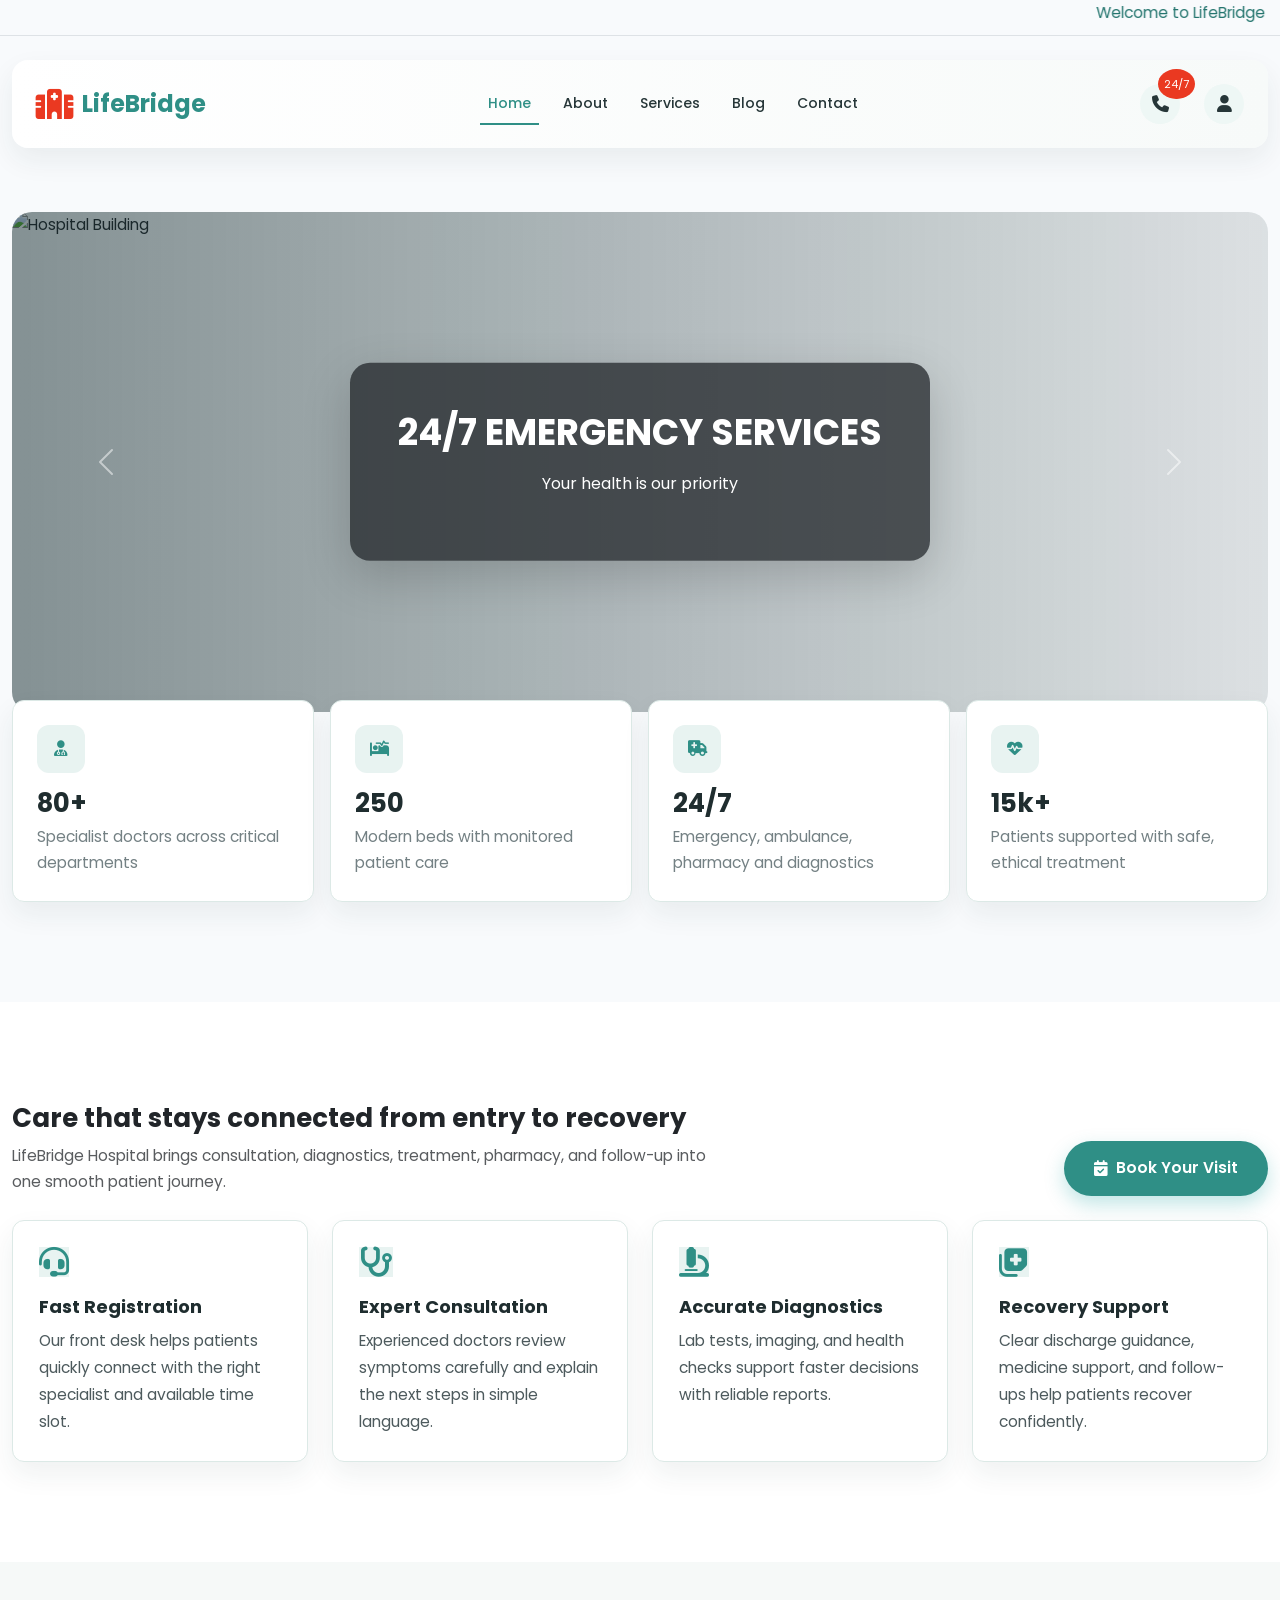
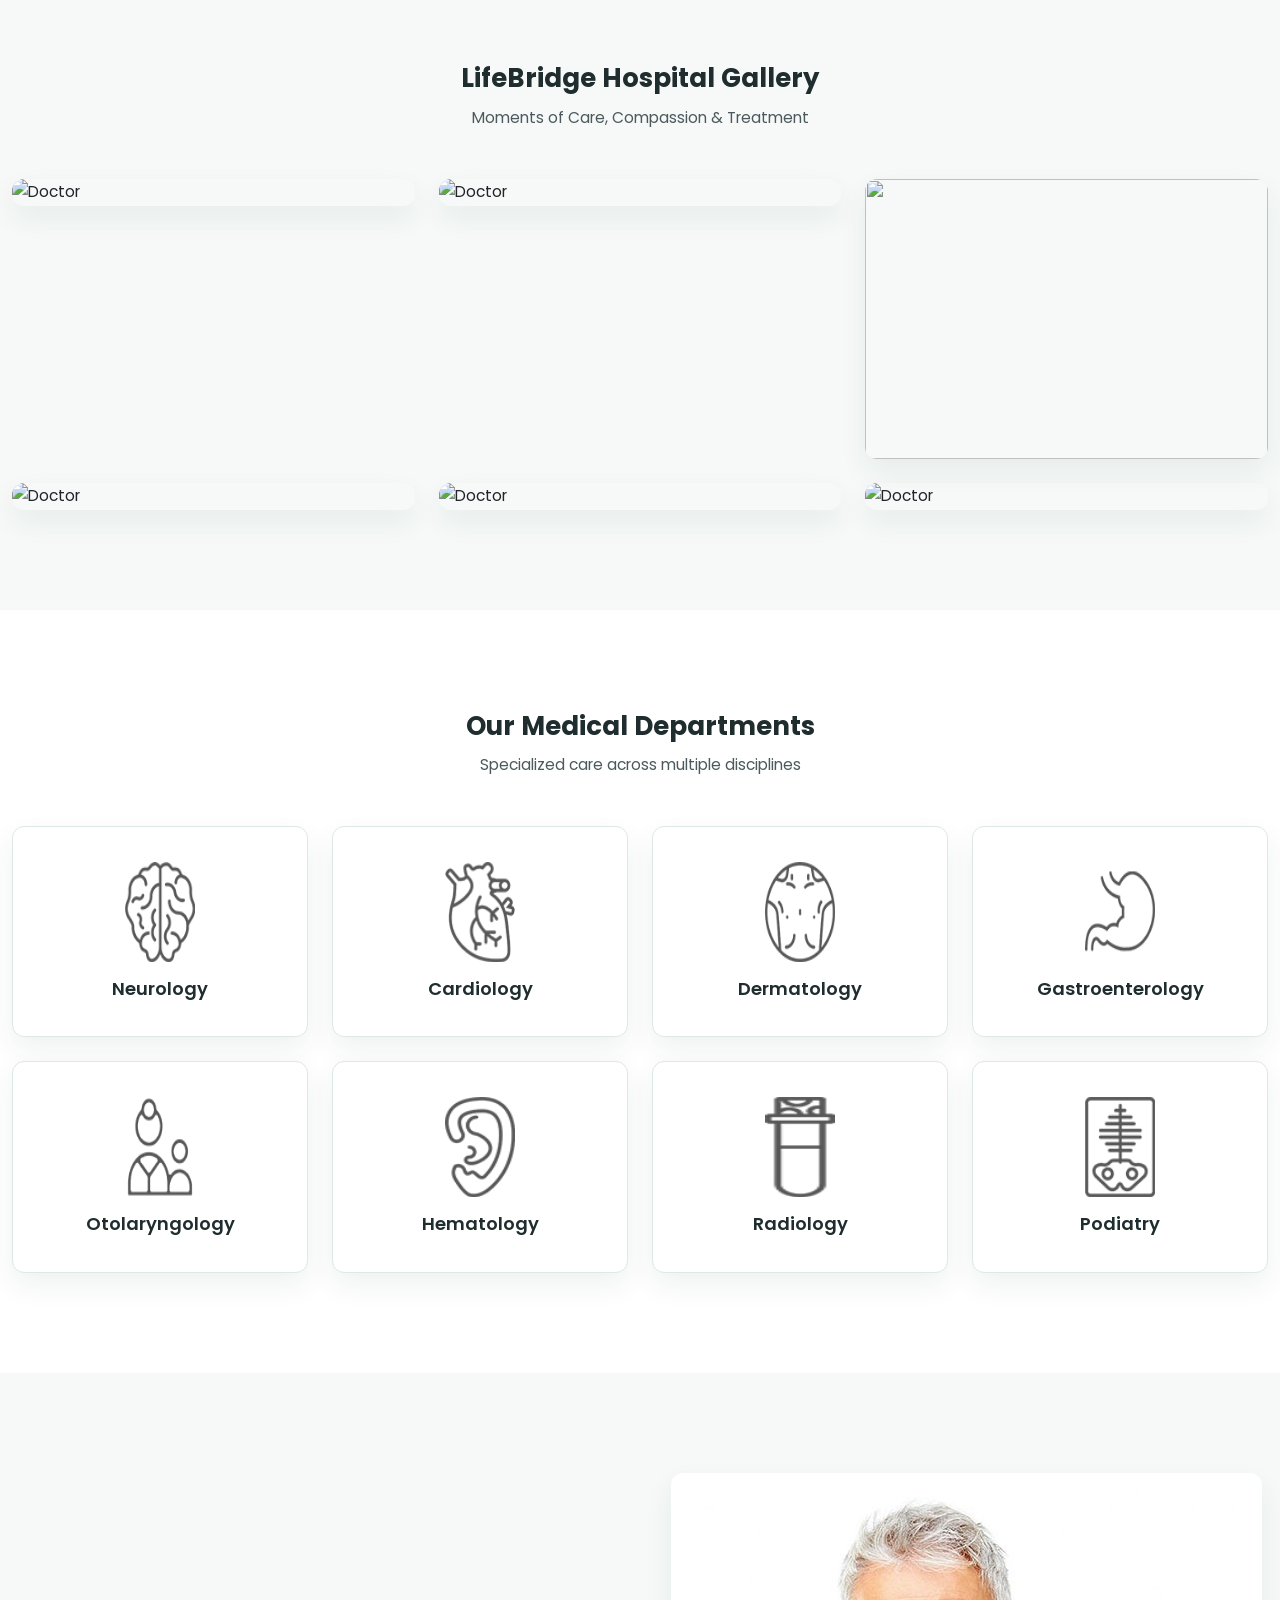
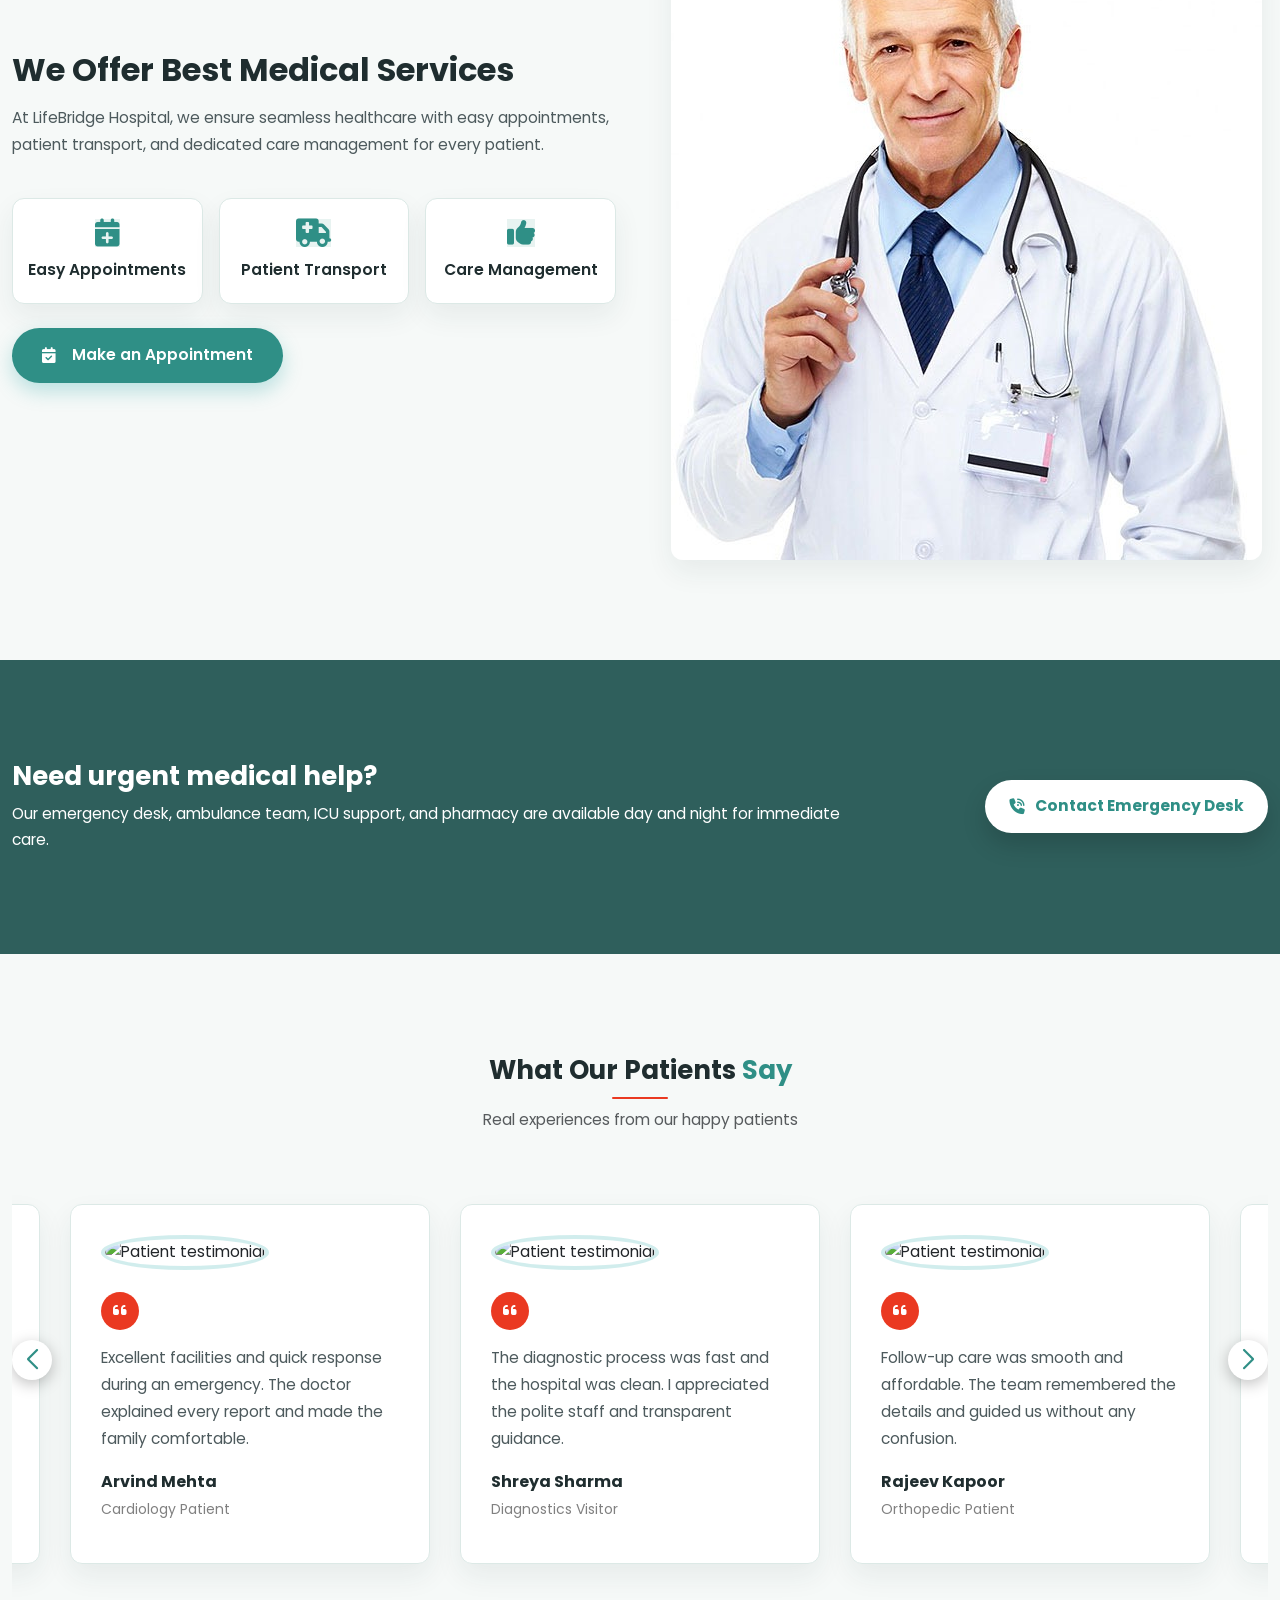
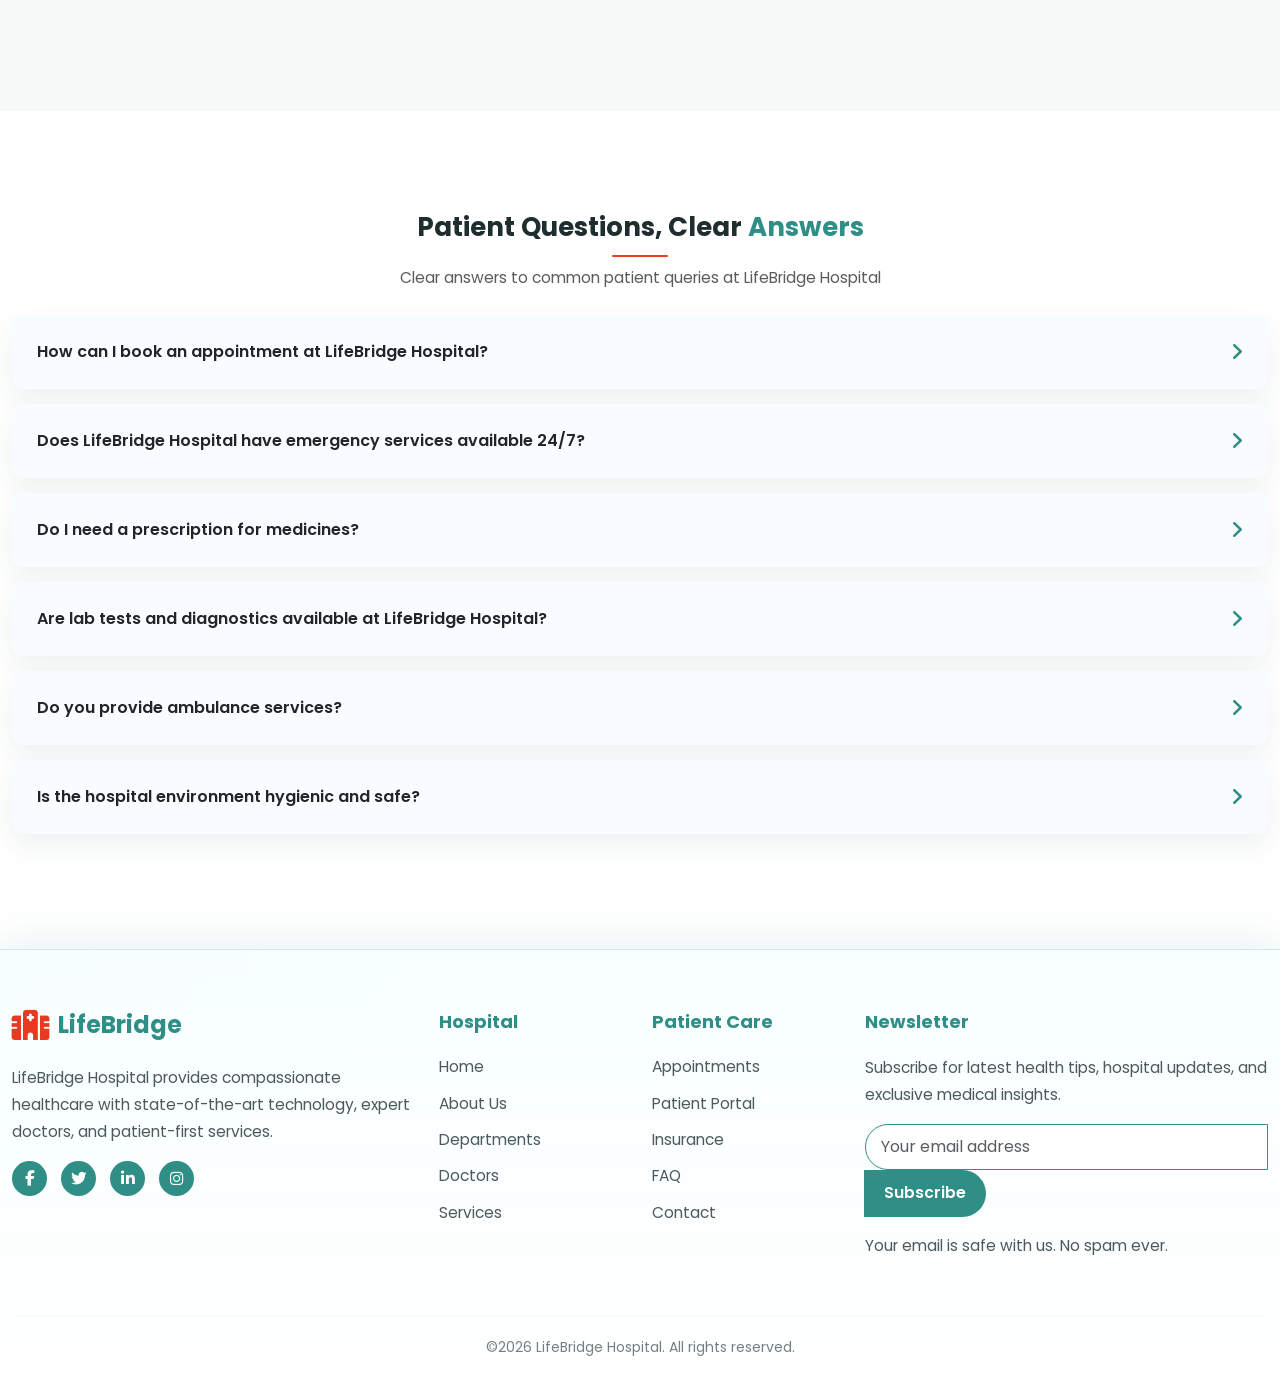
==== commit ba315675: "Fix Blog image card" ====
--- a/index.html
+++ b/index.html
@@ -1,884 +1,1111 @@
 <!doctype html>
 <html lang="en">
-
-<head>
-  <meta charset="UTF-8" />
-  <meta name="viewport" content="width=device-width, initial-scale=1.0" />
-  <title>LifeBridge</title>
-  <link href="https://cdn.jsdelivr.net/npm/bootstrap@5.3.8/dist/css/bootstrap.min.css" rel="stylesheet"
-    integrity="sha384-sRIl4kxILFvY47J16cr9ZwB07vP4J8+LH7qKQnuqkuIAvNWLzeN8tE5YBujZqJLB" crossorigin="anonymous" />
-  <link rel="stylesheet" href="https://cdn.jsdelivr.net/npm/swiper@11/swiper-bundle.min.css" />
-
-  <link rel="stylesheet" href="https://cdnjs.cloudflare.com/ajax/libs/font-awesome/6.5.1/css/all.min.css" />
-  <link rel="stylesheet" href="css/style.css" />
-  <link rel="stylesheet" href="css/responsive.css" />
-</head>
-
-<body>
-  <div class="grand-parent">
-    <div class="border-bottom mb-2 mx-0 px-0">
-      <div class="container-fluid">
-        <marquee class="marquee-txt" behavior="smooth" direction="left">
-          Welcome to LifeBridge Hospital — Your Trusted Partner for Quality
-          Healthcare, 24/7 Emergency & Expert Doctors.
-        </marquee>
+  <head>
+    <meta charset="UTF-8" />
+    <meta name="viewport" content="width=device-width, initial-scale=1.0" />
+    <title>LifeBridge</title>
+    <link
+      href="https://cdn.jsdelivr.net/npm/bootstrap@5.3.8/dist/css/bootstrap.min.css"
+      rel="stylesheet"
+      integrity="sha384-sRIl4kxILFvY47J16cr9ZwB07vP4J8+LH7qKQnuqkuIAvNWLzeN8tE5YBujZqJLB"
+      crossorigin="anonymous"
+    />
+    <link
+      rel="stylesheet"
+      href="https://cdn.jsdelivr.net/npm/swiper@11/swiper-bundle.min.css"
+    />
+
+    <link
+      rel="stylesheet"
+      href="https://cdnjs.cloudflare.com/ajax/libs/font-awesome/6.5.1/css/all.min.css"
+    />
+    <link rel="stylesheet" href="css/style.css" />
+    <link rel="stylesheet" href="css/responsive.css" />
+  </head>
+
+  <body>
+    <div class="grand-parent">
+      <div class="border-bottom mb-2 mx-0 px-0">
+        <div class="container-fluid">
+          <marquee class="marquee-txt" behavior="smooth" direction="left">
+            Welcome to LifeBridge Hospital — Your Trusted Partner for Quality
+            Healthcare, 24/7 Emergency & Expert Doctors.
+          </marquee>
+        </div>
       </div>
-    </div>
-    <!-- Navbar -->
-    <div class="">
-      <!-- Header -->
-      <div class="container py-3">
-        <header class="ph-header">
-          <nav class="navbar navbar-expand-lg align-items-center px-md-4 px-2 rounded-4">
-            <!-- Logo -->
-            <div class="d-flex align-items-center gap-2 lifebride-logo">
+      <!-- Navbar -->
+      <div class="">
+        <!-- Header -->
+        <div class="container py-3">
+          <header class="ph-header">
+            <nav
+              class="navbar navbar-expand-lg align-items-center px-md-4 px-2 rounded-4"
+            >
+              <!-- Logo -->
+              <div class="d-flex align-items-center gap-2 lifebride-logo">
+                <i class="fa-solid fa-hospital logo-icon"></i>
+                <h2 class="mb-0">Life<span>Bridge</span></h2>
+              </div>
+
+              <!-- Desktop Menu -->
+              <div
+                class="collapse navbar-collapse justify-content-center d-lg-flex d-none"
+              >
+                <ul class="navbar-nav gap-3">
+                  <li class="nav-item">
+                    <a class="nav-link" href="index.html">Home</a>
+                  </li>
+                  <li class="nav-item">
+                    <a class="nav-link" href="about.html">About</a>
+                  </li>
+                  <li class="nav-item">
+                    <a class="nav-link" href="service.html">Services</a>
+                  </li>
+
+                  <li class="nav-item">
+                    <a class="nav-link" href="blog.html">Blog</a>
+                  </li>
+                  <li class="nav-item">
+                    <a class="nav-link" href="contact.html">Contact</a>
+                  </li>
+                </ul>
+              </div>
+
+              <!-- Right Icons -->
+              <div class="d-flex align-items-center gap-4">
+                <a href="contact.html" class="nav-icon cart">
+                  <i class="fa-solid fa-phone"></i>
+                  <span class="cart-badge">24/7</span>
+                </a>
+                <a class="nav-icon" href="contact.html"
+                  ><i class="fa-solid fa-user"></i
+                ></a>
+
+                <!-- Mobile Toggler -->
+                <button
+                  class="navbar-toggler d-lg-none"
+                  data-bs-toggle="offcanvas"
+                  data-bs-target="#offcanvasMenu"
+                >
+                  <i class="fa-solid fa-bars-staggered"></i>
+                </button>
+              </div>
+            </nav>
+          </header>
+        </div>
+
+        <div class="offcanvas offcanvas-start" tabindex="-1" id="offcanvasMenu">
+          <div class="offcanvas-header">
+            <div class="lifebride-logo d-flex">
               <i class="fa-solid fa-hospital logo-icon"></i>
               <h2 class="mb-0">Life<span>Bridge</span></h2>
             </div>
-
-            <!-- Desktop Menu -->
-            <div class="collapse navbar-collapse justify-content-center d-lg-flex d-none">
-              <ul class="navbar-nav gap-3">
-                <li class="nav-item">
-                  <a class="nav-link " href="index.html">Home</a>
-                </li>
-                <li class="nav-item">
-                  <a class="nav-link" href="about.html">About</a>
-                </li>
-                <li class="nav-item">
-                  <a class="nav-link" href="service.html">Services</a>
-                </li>
-
-                <li class="nav-item">
-                  <a class="nav-link" href="blog.html">Blog</a>
-                </li>
-                <li class="nav-item">
-                  <a class="nav-link" href="contact.html">Contact</a>
-                </li>
+            <button
+              type="button"
+              class="btn-close"
+              data-bs-dismiss="offcanvas"
+            ></button>
+          </div>
+
+          <div class="offcanvas-body">
+            <ul class="navbar-nav text-center gap-3">
+              <li><a class="nav-link" href="index.html">Home</a></li>
+              <li><a class="nav-link" href="about.html">About</a></li>
+              <li><a class="nav-link" href="service.html">Services</a></li>
+              <li><a class="nav-link" href="blog.html">Blog</a></li>
+              <li><a class="nav-link" href="contact.html">Contact</a></li>
+            </ul>
+
+            <div class="mt-4 text-center">
+              <a class="btn btn-outline-success w-100 mb-2">My Account</a>
+              <a
+                class="btn btn-success w-100 d-flex gap-4 justify-content-center align-items-center"
+              >
+                <i class="fa-solid fa-phone"></i>
+                24/7</a
+              >
+            </div>
+          </div>
+        </div>
+      </div>
+      <!-- Navbar complete -->
+
+      <!-- hero section -->
+      <section class="hero">
+        <div class="container">
+          <div
+            id="hospitalCarousel"
+            class="carousel slide carousel-fade h-100"
+            data-bs-ride="carousel"
+            data-bs-interval="2000"
+          >
+            <div class="carousel-inner mt-5 h-100">
+              <!-- SLIDE 1 -->
+              <div class="carousel-item active h-100 position-relative">
+                <img
+                  src="assets/images/imgi_41_slider.jpg"
+                  class="d-block w-100 hero-img"
+                  alt="LifeBridge hospital care"
+                />
+
+                <div class="position-absolute top-50 start-50 translate-middle">
+                  <div
+                    class="card text-white bg-dark bg-opacity-75 text-center shadow-lg border-0 p-4 p-md-5"
+                    style="max-width: 650px"
+                  >
+                    <h2 class="fw-bold display-6 text-uppercase">
+                      World Class Healthcare
+                    </h2>
+                    <p class="fs-5 mt-2">
+                      Advanced facilities with expert doctors
+                    </p>
+                  </div>
+                </div>
+              </div>
+
+              <!-- SLIDE 2 -->
+              <div class="carousel-item h-100 position-relative">
+                <img
+                  src="https://images.pexels.com/photos/263402/pexels-photo-263402.jpeg"
+                  class="d-block w-100 hero-img"
+                  alt="Hospital Building"
+                />
+
+                <div class="position-absolute top-50 start-50 translate-middle">
+                  <div
+                    class="card text-white bg-dark bg-opacity-75 text-center shadow-lg border-0 p-4 p-md-5"
+                    style="max-width: 650px"
+                  >
+                    <h2 class="fw-bold display-6 text-uppercase">
+                      24/7 Emergency Services
+                    </h2>
+                    <p class="fs-5 mt-2">Your health is our priority</p>
+                  </div>
+                </div>
+              </div>
+
+              <!-- SLIDE 3 -->
+              <div class="carousel-item h-100 position-relative">
+                <img
+                  src="assets/images/services.jpg"
+                  class="d-block w-100 hero-img"
+                  alt="LifeBridge medical team"
+                />
+
+                <div class="position-absolute top-50 start-50 translate-middle">
+                  <div
+                    class="card text-white bg-dark bg-opacity-75 text-center shadow-lg border-0 p-4 p-md-5"
+                    style="max-width: 650px"
+                  >
+                    <h2 class="fw-bold display-6 text-uppercase">
+                      Trusted by Thousands
+                    </h2>
+                    <p class="fs-5 mt-2">Caring hands for better life</p>
+                  </div>
+                </div>
+              </div>
+              <!-- SLIDE 4 -->
+              <div class="carousel-item h-100 position-relative">
+                <img
+                  src="assets/images/doctor.jpg"
+                  class="d-block w-100 hero-img"
+                  alt="LifeBridge doctor consultation"
+                />
+
+                <div class="position-absolute top-50 start-50 translate-middle">
+                  <div
+                    class="card text-white bg-dark bg-opacity-75 text-center shadow-lg border-0 p-4 p-md-5"
+                    style="max-width: 650px"
+                  >
+                    <h2 class="fw-bold display-6 text-uppercase">
+                      World Class Healthcare
+                    </h2>
+                    <p class="fs-5 mt-2">
+                      Advanced facilities with expert doctors
+                    </p>
+                  </div>
+                </div>
+              </div>
+
+              <!-- CONTROLS -->
+              <button
+                class="carousel-control-prev"
+                type="button"
+                data-bs-target="#hospitalCarousel"
+                data-bs-slide="prev"
+              >
+                <span class="carousel-control-prev-icon"></span>
+              </button>
+
+              <button
+                class="carousel-control-next"
+                type="button"
+                data-bs-target="#hospitalCarousel"
+                data-bs-slide="next"
+              >
+                <span class="carousel-control-next-icon"></span>
+              </button>
+            </div>
+          </div>
+        </div>
+      </section>
+      <!-- hero section end -->
+
+      <section class="home-stats">
+        <div class="container">
+          <div class="row g-3">
+            <div class="col-lg-3 col-sm-6">
+              <div class="stat-card reveal-on-scroll">
+                <i class="fa-solid fa-user-doctor"></i>
+                <h3>80+</h3>
+                <p>Specialist doctors across critical departments</p>
+              </div>
+            </div>
+            <div class="col-lg-3 col-sm-6">
+              <div class="stat-card reveal-on-scroll">
+                <i class="fa-solid fa-bed-pulse"></i>
+                <h3>250</h3>
+                <p>Modern beds with monitored patient care</p>
+              </div>
+            </div>
+            <div class="col-lg-3 col-sm-6">
+              <div class="stat-card reveal-on-scroll">
+                <i class="fa-solid fa-truck-medical"></i>
+                <h3>24/7</h3>
+                <p>Emergency, ambulance, pharmacy and diagnostics</p>
+              </div>
+            </div>
+            <div class="col-lg-3 col-sm-6">
+              <div class="stat-card reveal-on-scroll">
+                <i class="fa-solid fa-heart-pulse"></i>
+                <h3>15k+</h3>
+                <p>Patients supported with safe, ethical treatment</p>
+              </div>
+            </div>
+          </div>
+        </div>
+      </section>
+
+      <section class="care-flow">
+        <div class="container">
+          <div class="row align-items-end mb-4">
+            <div class="col-lg-7">
+              <h3 class="fw-bold">
+                Care that stays connected from entry to recovery
+              </h3>
+              <p class="text-muted mb-lg-0">
+                LifeBridge Hospital brings consultation, diagnostics, treatment,
+                pharmacy, and follow-up into one smooth patient journey.
+              </p>
+            </div>
+            <div class="col-lg-5 text-lg-end mt-3 mt-lg-0">
+              <a href="contact.html" class="appoint-btn">
+                <i class="fa-solid fa-calendar-check"></i>
+                Book Your Visit
+              </a>
+            </div>
+          </div>
+
+          <div class="row g-4">
+            <div class="col-lg-3 col-md-6">
+              <div class="care-step reveal-on-scroll" data-step="01">
+                <i class="fa-solid fa-headset"></i>
+                <h5>Fast Registration</h5>
+                <p>
+                  Our front desk helps patients quickly connect with the right
+                  specialist and available time slot.
+                </p>
+              </div>
+            </div>
+            <div class="col-lg-3 col-md-6">
+              <div class="care-step reveal-on-scroll" data-step="02">
+                <i class="fa-solid fa-stethoscope"></i>
+                <h5>Expert Consultation</h5>
+                <p>
+                  Experienced doctors review symptoms carefully and explain the
+                  next steps in simple language.
+                </p>
+              </div>
+            </div>
+            <div class="col-lg-3 col-md-6">
+              <div class="care-step reveal-on-scroll" data-step="03">
+                <i class="fa-solid fa-microscope"></i>
+                <h5>Accurate Diagnostics</h5>
+                <p>
+                  Lab tests, imaging, and health checks support faster decisions
+                  with reliable reports.
+                </p>
+              </div>
+            </div>
+            <div class="col-lg-3 col-md-6">
+              <div class="care-step reveal-on-scroll" data-step="04">
+                <i class="fa-solid fa-notes-medical"></i>
+                <h5>Recovery Support</h5>
+                <p>
+                  Clear discharge guidance, medicine support, and follow-ups
+                  help patients recover confidently.
+                </p>
+              </div>
+            </div>
+          </div>
+        </div>
+      </section>
+
+      <!-- Gallery Section -->
+      <section class="lifebridge-gallery reveal-on-scroll">
+        <div class="container">
+          <div class="text-center mb-5">
+            <h3 class="gallery-heading">LifeBridge Hospital Gallery</h3>
+            <p class="gallery-sub">Moments of Care, Compassion & Treatment</p>
+          </div>
+
+          <div class="row g-4">
+            <!-- Repeat this card -->
+            <!-- Card 1 -->
+            <div class="col-lg-4 col-md-6 col-12">
+              <div class="gallery-card">
+                <img
+                  src="https://static.vecteezy.com/system/resources/thumbnails/026/375/249/small/ai-generative-portrait-of-confident-male-doctor-in-white-coat-and-stethoscope-standing-with-arms-crossed-and-looking-at-camera-photo.jpg"
+                  alt="Doctor"
+                  class="img-fluid"
+                />
+                <div class="gallery-overlay">
+                  <p>Cardiology Department</p>
+                  <h5>Expert Patient Care</h5>
+                  <div class="gallery-icons">
+                    <i class="fa fa-heart"></i>
+                    <i class="fa fa-expand"></i>
+                    <i class="fa fa-file-text"></i>
+                  </div>
+                </div>
+              </div>
+            </div>
+
+            <!-- Card 2 -->
+            <div class="col-lg-4 col-md-6 col-12">
+              <div class="gallery-card">
+                <img
+                  src="https://images.pexels.com/photos/27298085/pexels-photo-27298085.jpeg"
+                  alt="Doctor"
+                  class="img-fluid"
+                />
+                <div class="gallery-overlay">
+                  <p>Neurology Department</p>
+                  <h5>Advanced Treatment</h5>
+                  <div class="gallery-icons">
+                    <i class="fa fa-heart"></i>
+                    <i class="fa fa-expand"></i>
+                    <i class="fa fa-file-text"></i>
+                  </div>
+                </div>
+              </div>
+            </div>
+
+            <!-- Card 3 -->
+            <div class="col-lg-4 col-md-6 col-12">
+              <div class="gallery-card">
+                <img
+                  src="https://images.pexels.com/photos/8376318/pexels-photo-8376318.jpeg"
+                  class="img-fluid"
+                />
+                <div class="gallery-overlay">
+                  <p>Dental Department</p>
+                  <h5>Happy Smiles</h5>
+                  <div class="gallery-icons">
+                    <i class="fa fa-heart"></i>
+                    <i class="fa fa-expand"></i>
+                    <i class="fa fa-file-text"></i>
+                  </div>
+                </div>
+              </div>
+            </div>
+
+            <!-- Card 1 -->
+            <div class="col-lg-4 col-md-6 col-12">
+              <div class="gallery-card">
+                <img
+                  src="https://images.pexels.com/photos/32254666/pexels-photo-32254666.jpeg"
+                  alt="Doctor"
+                  class="img-fluid"
+                />
+                <div class="gallery-overlay">
+                  <p>Cardiology Department</p>
+                  <h5>Expert Patient Care</h5>
+                  <div class="gallery-icons">
+                    <i class="fa fa-heart"></i>
+                    <i class="fa fa-expand"></i>
+                    <i class="fa fa-file-text"></i>
+                  </div>
+                </div>
+              </div>
+            </div>
+
+            <!-- Card 2 -->
+            <div class="col-lg-4 col-md-6 col-12">
+              <div class="gallery-card">
+                <img
+                  src="https://images.pexels.com/photos/19438558/pexels-photo-19438558.jpeg"
+                  alt="Doctor"
+                  class="img-fluid"
+                />
+                <div class="gallery-overlay">
+                  <p>Neurology Department</p>
+                  <h5>Advanced Treatment</h5>
+                  <div class="gallery-icons">
+                    <i class="fa fa-heart"></i>
+                    <i class="fa fa-expand"></i>
+                    <i class="fa fa-file-text"></i>
+                  </div>
+                </div>
+              </div>
+            </div>
+
+            <!-- Card 3 -->
+            <div class="col-lg-4 col-md-6 col-12">
+              <div class="gallery-card">
+                <img
+                  src="https://static.vecteezy.com/system/resources/thumbnails/026/375/249/small/ai-generative-portrait-of-confident-male-doctor-in-white-coat-and-stethoscope-standing-with-arms-crossed-and-looking-at-camera-photo.jpg"
+                  alt="Doctor"
+                  class="img-fluid"
+                />
+                <div class="gallery-overlay">
+                  <p>Dental Department</p>
+                  <h5>Happy Smiles</h5>
+                  <div class="gallery-icons">
+                    <i class="fa fa-heart"></i>
+                    <i class="fa fa-expand"></i>
+                    <i class="fa fa-file-text"></i>
+                  </div>
+                </div>
+              </div>
+            </div>
+          </div>
+        </div>
+      </section>
+      <!-- Gallery Section End -->
+
+      <!-- Departments Section -->
+      <section class="lifebridge-departments reveal-on-scroll">
+        <div class="container">
+          <div class="text-center mb-5">
+            <h3 class="dept-title">Our Medical Departments</h3>
+            <p class="dept-sub">Specialized care across multiple disciplines</p>
+          </div>
+
+          <div class="row g-4">
+            <!-- Department Card -->
+            <div class="col-lg-3 col-md-6 col-12">
+              <div class="dept-card">
+                <img
+                  src="assets/images/imgi_31_dept-1.png"
+                  height="100px"
+                  alt="Department"
+                />
+                <h5>Neurology</h5>
+              </div>
+            </div>
+
+            <div class="col-lg-3 col-md-6 col-12">
+              <div class="dept-card">
+                <img
+                  src="assets/images/imgi_32_dept-2.png"
+                  height="100px"
+                  alt="Department"
+                />
+                <h5>Cardiology</h5>
+              </div>
+            </div>
+
+            <div class="col-lg-3 col-md-6 col-12">
+              <div class="dept-card">
+                <img
+                  src="assets/images/imgi_33_dept-3.png"
+                  height="100px"
+                  alt="Department"
+                />
+                <h5>Dermatology</h5>
+              </div>
+            </div>
+
+            <div class="col-lg-3 col-md-6 col-12">
+              <div class="dept-card">
+                <img
+                  src="assets/images/imgi_34_dept-4.png"
+                  height="100px"
+                  alt="Department"
+                />
+                <h5>Gastroenterology</h5>
+              </div>
+            </div>
+
+            <div class="col-lg-3 col-md-6 col-12">
+              <div class="dept-card">
+                <img
+                  src="assets/images/imgi_35_dept-5.png"
+                  height="100px"
+                  alt="Department"
+                />
+                <h5>Otolaryngology</h5>
+              </div>
+            </div>
+
+            <div class="col-lg-3 col-md-6 col-12">
+              <div class="dept-card">
+                <img
+                  src="assets/images/imgi_36_dept-6.png"
+                  height="100px"
+                  alt="Department"
+                />
+                <h5>Hematology</h5>
+              </div>
+            </div>
+
+            <div class="col-lg-3 col-md-6 col-12">
+              <div class="dept-card">
+                <img
+                  src="assets/images/imgi_37_dept-7.png"
+                  height="100px"
+                  alt="Department"
+                />
+                <h5>Radiology</h5>
+              </div>
+            </div>
+
+            <div class="col-lg-3 col-md-6 col-12">
+              <div class="dept-card">
+                <img
+                  src="assets/images/imgi_38_dept-8.png"
+                  height="100px"
+                  alt="Department"
+                />
+                <h5>Podiatry</h5>
+              </div>
+            </div>
+          </div>
+        </div>
+      </section>
+
+      <!-- Departments Section End -->
+
+      <!-- Services Section -->
+      <section class="lifebridge-service reveal-on-scroll">
+        <div class="container">
+          <div class="row align-items-center g-5">
+            <!-- Left Content -->
+            <div class="col-lg-6 col-12 order-lg-1 order-2">
+              <h2 class="service-title d-lg-block d-none">
+                We Offer Best Medical Services
+              </h2>
+              <p class="service-desc">
+                At LifeBridge Hospital, we ensure seamless healthcare with easy
+                appointments, patient transport, and dedicated care management
+                for every patient.
+              </p>
+
+              <div class="row g-3 mt-4">
+                <div class="col-sm-4 col-12">
+                  <div class="service-card">
+                    <i class="fa fa-calendar-plus"></i>
+                    <p>Easy Appointments</p>
+                  </div>
+                </div>
+
+                <div class="col-sm-4 col-12">
+                  <div class="service-card">
+                    <i class="fa fa-ambulance"></i>
+                    <p>Patient Transport</p>
+                  </div>
+                </div>
+
+                <div class="col-sm-4 col-12">
+                  <div class="service-card">
+                    <i class="fa fa-thumbs-up"></i>
+                    <p>Care Management</p>
+                  </div>
+                </div>
+              </div>
+
+              <div class="mt-4">
+                <a href="contact.html" class="appoint-btn">
+                  <i class="fa fa-calendar-check me-2"></i>
+                  Make an Appointment
+                </a>
+              </div>
+            </div>
+
+            <!-- Right Image -->
+            <div class="col-lg-6 col-12 text-center order-lg-2 order-1">
+              <h2 class="service-title d-lg-none d-block">
+                We Offer Best Medical Services
+              </h2>
+
+              <img
+                src="assets/images/imgi_21_services.jpg"
+                class="img-fluid service-img"
+                alt="Doctor"
+              />
+            </div>
+          </div>
+        </div>
+      </section>
+
+      <!-- Services Section End -->
+
+      <!-- Emergency Band -->
+      <section class="emergency-band">
+        <div class="container position-relative">
+          <div class="row align-items-center g-4">
+            <div class="col-lg-8">
+              <h3 class="mb-2">Need urgent medical help?</h3>
+              <p class="mb-0">
+                Our emergency desk, ambulance team, ICU support, and pharmacy
+                are available day and night for immediate care.
+              </p>
+            </div>
+            <div class="col-lg-4 text-lg-end">
+              <a href="contact.html" class="emergency-action">
+                <i class="fa-solid fa-phone-volume"></i>
+                Contact Emergency Desk
+              </a>
+            </div>
+          </div>
+        </div>
+      </section>
+
+      <!-- Emergency Band End -->
+
+      <!-- Testimonials Section -->
+      <section class="testimonial-section reveal-on-scroll">
+        <div class="container">
+          <div class="text-center mb-4">
+            <h3 class="fw-bold section-heading-center">
+              What Our Patients <span>Say</span>
+            </h3>
+            <p class="text-muted">Real experiences from our happy patients</p>
+          </div>
+
+          <div class="swiper testimonialSwiper">
+            <div class="swiper-wrapper">
+              <!-- Slide 1 -->
+              <div class="swiper-slide testimonial-card">
+                <div class="patient-img">
+                  <img
+                    src="https://img.freepik.com/free-photo/portrait-beautiful-young-woman-standing-grey-wall_231208-10760.jpg"
+                    alt="Patient testimonial"
+                  />
+                </div>
+                <div class="patient-content">
+                  <div class="quote-icon">
+                    <i class="fa-solid fa-quote-left"></i>
+                  </div>
+                  <p>
+                    The doctors and nursing staff were calm, clear, and very
+                    caring. My treatment felt organized from admission to
+                    discharge.
+                  </p>
+                  <h6>Nisha Tomar</h6>
+                  <small>Emergency Care Patient</small>
+                </div>
+              </div>
+
+              <!-- Slide 2 -->
+              <div class="swiper-slide testimonial-card">
+                <div class="patient-img">
+                  <img
+                    src="https://img.freepik.com/premium-photo/arabian-handsome-man_1368-132281.jpg"
+                    alt="Patient testimonial"
+                  />
+                </div>
+                <div class="patient-content">
+                  <div class="quote-icon">
+                    <i class="fa-solid fa-quote-left"></i>
+                  </div>
+                  <p>
+                    Excellent facilities and quick response during an emergency.
+                    The doctor explained every report and made the family
+                    comfortable.
+                  </p>
+                  <h6>Arvind Mehta</h6>
+                  <small>Cardiology Patient</small>
+                </div>
+              </div>
+
+              <!-- Slide 3 -->
+              <div class="swiper-slide testimonial-card">
+                <div class="patient-img">
+                  <img
+                    src="https://img.freepik.com/free-photo/lively-enthusiastic-determined-smiling-confident-asian-girl-ready-tackle-any-task-cross-fingers-chest-assertive-selfassured-smiling-satisfied-look-like-professional-white-background_176420-51110.jpg"
+                    alt="Patient testimonial"
+                  />
+                </div>
+                <div class="patient-content">
+                  <div class="quote-icon">
+                    <i class="fa-solid fa-quote-left"></i>
+                  </div>
+                  <p>
+                    The diagnostic process was fast and the hospital was clean.
+                    I appreciated the polite staff and transparent guidance.
+                  </p>
+                  <h6>Shreya Sharma</h6>
+                  <small>Diagnostics Visitor</small>
+                </div>
+              </div>
+
+              <!-- Slide 4 -->
+              <div class="swiper-slide testimonial-card">
+                <div class="patient-img">
+                  <img
+                    src="https://img.freepik.com/premium-photo/young-man-isolated-blue-wall_1368-105349.jpg"
+                    alt="Patient testimonial"
+                  />
+                </div>
+                <div class="patient-content">
+                  <div class="quote-icon">
+                    <i class="fa-solid fa-quote-left"></i>
+                  </div>
+                  <p>
+                    Follow-up care was smooth and affordable. The team
+                    remembered the details and guided us without any confusion.
+                  </p>
+                  <h6>Rajeev Kapoor</h6>
+                  <small>Orthopedic Patient</small>
+                </div>
+              </div>
+
+              <div class="swiper-slide testimonial-card">
+                <div class="patient-img">
+                  <img
+                    src="https://images.pexels.com/photos/774909/pexels-photo-774909.jpeg"
+                    alt="Patient testimonial"
+                  />
+                </div>
+                <div class="patient-content">
+                  <div class="quote-icon">
+                    <i class="fa-solid fa-quote-left"></i>
+                  </div>
+                  <p>
+                    I booked a health checkup online and everything was ready
+                    when I arrived. Reports and consultation were handled the
+                    same day.
+                  </p>
+                  <h6>Ananya Verma</h6>
+                  <small>Health Checkup Visitor</small>
+                </div>
+              </div>
+            </div>
+
+            <!-- Navigation -->
+            <div class="swiper-button-prev test-prev"></div>
+            <div class="swiper-button-next test-next"></div>
+          </div>
+        </div>
+      </section>
+      <!-- Testimonials Section End -->
+
+      <!-- Testimonials Section End -->
+
+      <!-- FAQ Section -->
+      <section class="faq-section">
+        <div class="container">
+          <div class="text-center mb-4">
+            <h3 class="fw-bold section-heading-center">
+              Patient Questions, Clear <span>Answers</span>
+            </h3>
+            <p class="text-muted">
+              Clear answers to common patient queries at LifeBridge Hospital
+            </p>
+          </div>
+
+          <ul class="faq-list accordion" id="faqAccordion">
+            <!-- FAQ 1 -->
+            <li class="faq-item accordion-item faq-card">
+              <h2 class="accordion-header">
+                <button
+                  class="faq-button accordion-button collapsed"
+                  type="button"
+                  data-bs-toggle="collapse"
+                  data-bs-target="#faq1"
+                >
+                  How can I book an appointment at LifeBridge Hospital?
+                  <span class="faq-icon"
+                    ><i class="fa-solid fa-angle-right"></i
+                  ></span>
+                </button>
+              </h2>
+              <div
+                id="faq1"
+                class="accordion-collapse collapse"
+                data-bs-parent="#faqAccordion"
+              >
+                <div class="faq-answer">
+                  Booking an appointment at LifeBridge Hospital is easy! You can
+                  use our website, mobile app, or call our reception directly.
+                  Our team will guide you through available time slots with your
+                  preferred doctor.
+                </div>
+              </div>
+            </li>
+
+            <!-- FAQ 2 -->
+            <li class="faq-item accordion-item faq-card">
+              <h2 class="accordion-header">
+                <button
+                  class="faq-button accordion-button collapsed"
+                  type="button"
+                  data-bs-toggle="collapse"
+                  data-bs-target="#faq2"
+                >
+                  Does LifeBridge Hospital have emergency services available
+                  24/7?
+                  <span class="faq-icon"
+                    ><i class="fa-solid fa-angle-right"></i
+                  ></span>
+                </button>
+              </h2>
+              <div
+                id="faq2"
+                class="accordion-collapse collapse"
+                data-bs-parent="#faqAccordion"
+              >
+                <div class="faq-answer">
+                  Yes! Our Emergency Department is fully operational 24/7 with
+                  highly trained doctors and staff to handle any urgent medical
+                  situation.
+                </div>
+              </div>
+            </li>
+
+            <!-- FAQ 3 -->
+            <li class="faq-item accordion-item faq-card">
+              <h2 class="accordion-header">
+                <button
+                  class="faq-button accordion-button collapsed"
+                  type="button"
+                  data-bs-toggle="collapse"
+                  data-bs-target="#faq3"
+                >
+                  Do I need a prescription for medicines?
+                  <span class="faq-icon"
+                    ><i class="fa-solid fa-angle-right"></i
+                  ></span>
+                </button>
+              </h2>
+              <div
+                id="faq3"
+                class="accordion-collapse collapse"
+                data-bs-parent="#faqAccordion"
+              >
+                <div class="faq-answer">
+                  Prescription medicines require a valid doctor’s prescription.
+                  Over-the-counter medicines can be purchased directly at our
+                  pharmacy.
+                </div>
+              </div>
+            </li>
+
+            <!-- FAQ 4 -->
+            <li class="faq-item accordion-item faq-card">
+              <h2 class="accordion-header">
+                <button
+                  class="faq-button accordion-button collapsed"
+                  type="button"
+                  data-bs-toggle="collapse"
+                  data-bs-target="#faq4"
+                >
+                  Are lab tests and diagnostics available at LifeBridge
+                  Hospital?
+                  <span class="faq-icon"
+                    ><i class="fa-solid fa-angle-right"></i
+                  ></span>
+                </button>
+              </h2>
+              <div
+                id="faq4"
+                class="accordion-collapse collapse"
+                data-bs-parent="#faqAccordion"
+              >
+                <div class="faq-answer">
+                  Yes, our state-of-the-art diagnostic lab offers blood tests,
+                  X-rays, ultrasound, CT scans, and more, providing accurate and
+                  quick results for patients.
+                </div>
+              </div>
+            </li>
+
+            <!-- FAQ 5 -->
+            <li class="faq-item accordion-item faq-card">
+              <h2 class="accordion-header">
+                <button
+                  class="faq-button accordion-button collapsed"
+                  type="button"
+                  data-bs-toggle="collapse"
+                  data-bs-target="#faq5"
+                >
+                  Do you provide ambulance services?
+                  <span class="faq-icon"
+                    ><i class="fa-solid fa-angle-right"></i
+                  ></span>
+                </button>
+              </h2>
+              <div
+                id="faq5"
+                class="accordion-collapse collapse"
+                data-bs-parent="#faqAccordion"
+              >
+                <div class="faq-answer">
+                  Yes, LifeBridge Hospital offers ambulance services for
+                  emergencies. Call our helpline for immediate assistance and
+                  safe transportation to the hospital.
+                </div>
+              </div>
+            </li>
+
+            <!-- FAQ 6 -->
+            <li class="faq-item accordion-item faq-card">
+              <h2 class="accordion-header">
+                <button
+                  class="faq-button accordion-button collapsed"
+                  type="button"
+                  data-bs-toggle="collapse"
+                  data-bs-target="#faq6"
+                >
+                  Is the hospital environment hygienic and safe?
+                  <span class="faq-icon"
+                    ><i class="fa-solid fa-angle-right"></i
+                  ></span>
+                </button>
+              </h2>
+              <div
+                id="faq6"
+                class="accordion-collapse collapse"
+                data-bs-parent="#faqAccordion"
+              >
+                <div class="faq-answer">
+                  We maintain strict hygiene and safety protocols across all
+                  departments, ensuring a clean, safe, and comfortable
+                  environment for all patients and visitors.
+                </div>
+              </div>
+            </li>
+          </ul>
+        </div>
+      </section>
+      <!-- FAQ Section End -->
+
+      <button id="backToTop" class="back-to-top">
+        <i class="fa fa-arrow-up"></i>
+      </button>
+
+      <footer class="footer-premium">
+        <div class="container">
+          <div class="row g-4">
+            <!-- About LifeBridge -->
+            <div class="col-lg-4 col-md-6 col-12">
+              <!-- Logo -->
+              <div class="d-flex align-items-center gap-2 lifebride-logo">
+                <i class="fa-solid fa-hospital logo-icon"></i>
+                <h2 class="mb-0">Life<span>Bridge</span></h2>
+              </div>
+              <p class="footer-text mt-4">
+                LifeBridge Hospital provides compassionate healthcare with
+                state-of-the-art technology, expert doctors, and patient-first
+                services.
+              </p>
+              <div class="social-icons">
+                <a href="#"><i class="fab fa-facebook-f"></i></a>
+                <a href="#"><i class="fab fa-twitter"></i></a>
+                <a href="#"><i class="fab fa-linkedin-in"></i></a>
+                <a href="#"><i class="fab fa-instagram"></i></a>
+              </div>
+            </div>
+
+            <!-- Quick Links -->
+            <div class="col-lg-2 col-6">
+              <h5 class="footer-heading">Hospital</h5>
+              <ul class="footer-links">
+                <li><a href="index.html">Home</a></li>
+                <li><a href="about.html">About Us</a></li>
+                <li><a href="service.html">Departments</a></li>
+                <li><a href="about.html">Doctors</a></li>
+                <li><a href="service.html">Services</a></li>
               </ul>
             </div>
 
-            <!-- Right Icons -->
-            <div class="d-flex align-items-center gap-4">
-              <a href="contact.html" class="nav-icon cart">
-                <i class="fa-solid fa-phone"></i>
-                <span class="cart-badge">24/7</span>
-              </a>
-              <a class="nav-icon" href="contact.html"><i class="fa-solid fa-user"></i></a>
-
-              <!-- Mobile Toggler -->
-              <button class="navbar-toggler d-lg-none" data-bs-toggle="offcanvas" data-bs-target="#offcanvasMenu">
-                <i class="fa-solid fa-bars-staggered"></i>
-              </button>
-            </div>
-          </nav>
-        </header>
-      </div>
-
-      <div class="offcanvas offcanvas-start" tabindex="-1" id="offcanvasMenu">
-        <div class="offcanvas-header">
-          <div class="lifebride-logo d-flex">
-            <i class="fa-solid fa-hospital logo-icon"></i>
-            <h2 class="mb-0">Life<span>Bridge</span></h2>
-          </div>
-          <button type="button" class="btn-close" data-bs-dismiss="offcanvas"></button>
-        </div>
-
-        <div class="offcanvas-body">
-          <ul class="navbar-nav text-center gap-3">
-            <li><a class="nav-link" href="index.html">Home</a></li>
-            <li><a class="nav-link" href="about.html">About</a></li>
-            <li><a class="nav-link" href="service.html">Services</a></li>
-            <li><a class="nav-link" href="blog.html">Blog</a></li>
-            <li><a class="nav-link" href="contact.html">Contact</a></li>
-          </ul>
-
-          <div class="mt-4 text-center">
-            <a class="btn btn-outline-success w-100 mb-2">My Account</a>
-            <a class="btn btn-success w-100 d-flex gap-4 justify-content-center align-items-center">
-              <i class="fa-solid fa-phone"></i>
-              24/7</a>
-          </div>
-        </div>
-      </div>
+            <!-- Patient Care -->
+            <div class="col-lg-2 col-6">
+              <h5 class="footer-heading">Patient Care</h5>
+              <ul class="footer-links">
+                <li><a href="contact.html">Appointments</a></li>
+                <li><a href="contact.html">Patient Portal</a></li>
+                <li><a href="contact.html">Insurance</a></li>
+                <li><a href="index.html#faqAccordion">FAQ</a></li>
+                <li><a href="contact.html">Contact</a></li>
+              </ul>
+            </div>
+
+            <!-- Newsletter -->
+            <div class="col-lg-4 col-md-6 col-12">
+              <h5 class="footer-heading">Newsletter</h5>
+              <p class="footer-text">
+                Subscribe for latest health tips, hospital updates, and
+                exclusive medical insights.
+              </p>
+              <div class="input-group newsletter-group">
+                <input
+                  type="text"
+                  class="form-control newsletter-input"
+                  placeholder="Your email address"
+                />
+                <button class="newsletter-btn" type="button">Subscribe</button>
+              </div>
+              <p class="footer-text small">
+                Your email is safe with us. No spam ever.
+              </p>
+            </div>
+          </div>
+
+          <hr class="footer-divider" />
+
+          <div class="text-center footer-copy">
+            <p>©2026 LifeBridge Hospital. All rights reserved.</p>
+          </div>
+        </div>
+      </footer>
     </div>
-    <!-- Navbar complete -->
-
-    <!-- hero section -->
-    <section class="hero">
-      <div class="container">
-        <div id="hospitalCarousel" class="carousel slide carousel-fade h-100" data-bs-ride="carousel"
-          data-bs-interval="2000">
-
-          <div class="carousel-inner mt-5 h-100">
-
-            <!-- SLIDE 1 -->
-            <div class="carousel-item active h-100 position-relative">
-              <img src="assets/images/imgi_41_slider.jpg" class="d-block w-100 hero-img" alt="LifeBridge hospital care" />
-
-              <div class="position-absolute top-50 start-50 translate-middle">
-                <div class="card text-white bg-dark bg-opacity-75 text-center shadow-lg border-0 p-4 p-md-5"
-                  style="max-width: 650px">
-                  <h2 class="fw-bold display-6 text-uppercase">World Class Healthcare</h2>
-                  <p class="fs-5 mt-2">Advanced facilities with expert doctors</p>
-                </div>
-              </div>
-            </div>
-
-            <!-- SLIDE 2 -->
-            <div class="carousel-item h-100 position-relative">
-              <img src="https://images.pexels.com/photos/263402/pexels-photo-263402.jpeg" class="d-block w-100 hero-img"
-                alt="Hospital Building" />
-
-              <div class="position-absolute top-50 start-50 translate-middle">
-                <div class="card text-white bg-dark bg-opacity-75 text-center shadow-lg border-0 p-4 p-md-5"
-                  style="max-width: 650px">
-                  <h2 class="fw-bold display-6 text-uppercase">24/7 Emergency Services</h2>
-                  <p class="fs-5 mt-2">Your health is our priority</p>
-                </div>
-              </div>
-            </div>
-
-            <!-- SLIDE 3 -->
-            <div class="carousel-item h-100 position-relative">
-              <img src="assets/images/services.jpg" class="d-block w-100 hero-img" alt="LifeBridge medical team" />
-
-              <div class="position-absolute top-50 start-50 translate-middle">
-                <div class="card text-white bg-dark bg-opacity-75 text-center shadow-lg border-0 p-4 p-md-5"
-                  style="max-width: 650px">
-                  <h2 class="fw-bold display-6 text-uppercase">Trusted by Thousands</h2>
-                  <p class="fs-5 mt-2">Caring hands for better life</p>
-                </div>
-              </div>
-            </div>
-            <!-- SLIDE 4 -->
-            <div class="carousel-item h-100 position-relative">
-              <img src="assets/images/doctor.jpg" class="d-block w-100 hero-img" alt="LifeBridge doctor consultation" />
-
-              <div class="position-absolute top-50 start-50 translate-middle">
-                <div class="card text-white bg-dark bg-opacity-75 text-center shadow-lg border-0 p-4 p-md-5"
-                  style="max-width: 650px">
-                  <h2 class="fw-bold display-6 text-uppercase">World Class Healthcare</h2>
-                  <p class="fs-5 mt-2">Advanced facilities with expert doctors</p>
-                </div>
-              </div>
-
-            </div>
-
-            <!-- CONTROLS -->
-            <button class="carousel-control-prev" type="button" data-bs-target="#hospitalCarousel" data-bs-slide="prev">
-              <span class="carousel-control-prev-icon"></span>
-            </button>
-
-            <button class="carousel-control-next" type="button" data-bs-target="#hospitalCarousel" data-bs-slide="next">
-              <span class="carousel-control-next-icon"></span>
-            </button>
-          </div>
-        </div>
-      </div>
-    </section>
-    <!-- hero section end -->
-
-    <section class="home-stats">
-      <div class="container">
-        <div class="row g-3">
-          <div class="col-lg-3 col-sm-6">
-            <div class="stat-card reveal-on-scroll">
-              <i class="fa-solid fa-user-doctor"></i>
-              <h3>80+</h3>
-              <p>Specialist doctors across critical departments</p>
-            </div>
-          </div>
-          <div class="col-lg-3 col-sm-6">
-            <div class="stat-card reveal-on-scroll">
-              <i class="fa-solid fa-bed-pulse"></i>
-              <h3>250</h3>
-              <p>Modern beds with monitored patient care</p>
-            </div>
-          </div>
-          <div class="col-lg-3 col-sm-6">
-            <div class="stat-card reveal-on-scroll">
-              <i class="fa-solid fa-truck-medical"></i>
-              <h3>24/7</h3>
-              <p>Emergency, ambulance, pharmacy and diagnostics</p>
-            </div>
-          </div>
-          <div class="col-lg-3 col-sm-6">
-            <div class="stat-card reveal-on-scroll">
-              <i class="fa-solid fa-heart-pulse"></i>
-              <h3>15k+</h3>
-              <p>Patients supported with safe, ethical treatment</p>
-            </div>
-          </div>
-        </div>
-      </div>
-    </section>
-
-    <section class="care-flow">
-      <div class="container">
-        <div class="row align-items-end mb-4">
-          <div class="col-lg-7">
-            <h3 class="fw-bold">Care that stays connected from entry to recovery</h3>
-            <p class="text-muted mb-lg-0">
-              LifeBridge Hospital brings consultation, diagnostics, treatment, pharmacy, and follow-up into one smooth
-              patient journey.
-            </p>
-          </div>
-          <div class="col-lg-5 text-lg-end mt-3 mt-lg-0">
-            <a href="contact.html" class="appoint-btn">
-              <i class="fa-solid fa-calendar-check"></i>
-              Book Your Visit
-            </a>
-          </div>
-        </div>
-
-        <div class="row g-4">
-          <div class="col-lg-3 col-md-6">
-            <div class="care-step reveal-on-scroll" data-step="01">
-              <i class="fa-solid fa-headset"></i>
-              <h5>Fast Registration</h5>
-              <p>Our front desk helps patients quickly connect with the right specialist and available time slot.</p>
-            </div>
-          </div>
-          <div class="col-lg-3 col-md-6">
-            <div class="care-step reveal-on-scroll" data-step="02">
-              <i class="fa-solid fa-stethoscope"></i>
-              <h5>Expert Consultation</h5>
-              <p>Experienced doctors review symptoms carefully and explain the next steps in simple language.</p>
-            </div>
-          </div>
-          <div class="col-lg-3 col-md-6">
-            <div class="care-step reveal-on-scroll" data-step="03">
-              <i class="fa-solid fa-microscope"></i>
-              <h5>Accurate Diagnostics</h5>
-              <p>Lab tests, imaging, and health checks support faster decisions with reliable reports.</p>
-            </div>
-          </div>
-          <div class="col-lg-3 col-md-6">
-            <div class="care-step reveal-on-scroll" data-step="04">
-              <i class="fa-solid fa-notes-medical"></i>
-              <h5>Recovery Support</h5>
-              <p>Clear discharge guidance, medicine support, and follow-ups help patients recover confidently.</p>
-            </div>
-          </div>
-        </div>
-      </div>
-    </section>
-
-    <!-- Gallery Section -->
-    <section class="lifebridge-gallery reveal-on-scroll">
-      <div class="container">
-
-        <div class="text-center mb-5">
-          <h3 class="gallery-heading">LifeBridge Hospital Gallery</h3>
-          <p class="gallery-sub">Moments of Care, Compassion & Treatment</p>
-        </div>
-
-        <div class="row g-4">
-
-          <!-- Repeat this card -->
-          <!-- Card 1 -->
-          <div class="col-lg-4 col-md-6 col-12">
-            <div class="gallery-card">
-              <img
-                src="https://static.vecteezy.com/system/resources/thumbnails/026/375/249/small/ai-generative-portrait-of-confident-male-doctor-in-white-coat-and-stethoscope-standing-with-arms-crossed-and-looking-at-camera-photo.jpg"
-                alt="Doctor" class="img-fluid">
-              <div class="gallery-overlay">
-                <p>Cardiology Department</p>
-                <h5>Expert Patient Care</h5>
-                <div class="gallery-icons">
-                  <i class="fa fa-heart"></i>
-                  <i class="fa fa-expand"></i>
-                  <i class="fa fa-file-text"></i>
-                </div>
-              </div>
-            </div>
-          </div>
-
-          <!-- Card 2 -->
-          <div class="col-lg-4 col-md-6 col-12">
-            <div class="gallery-card">
-              <img src="https://images.pexels.com/photos/27298085/pexels-photo-27298085.jpeg" alt="Doctor"
-                class="img-fluid">
-              <div class="gallery-overlay">
-                <p>Neurology Department</p>
-                <h5>Advanced Treatment</h5>
-                <div class="gallery-icons">
-                  <i class="fa fa-heart"></i>
-                  <i class="fa fa-expand"></i>
-                  <i class="fa fa-file-text"></i>
-                </div>
-              </div>
-            </div>
-          </div>
-
-          <!-- Card 3 -->
-          <div class="col-lg-4 col-md-6 col-12">
-            <div class="gallery-card">
-              <img src="https://images.pexels.com/photos/8376318/pexels-photo-8376318.jpeg" class="img-fluid">
-              <div class="gallery-overlay">
-                <p>Dental Department</p>
-                <h5>Happy Smiles</h5>
-                <div class="gallery-icons">
-                  <i class="fa fa-heart"></i>
-                  <i class="fa fa-expand"></i>
-                  <i class="fa fa-file-text"></i>
-                </div>
-              </div>
-            </div>
-          </div>
-
-          <!-- Card 1 -->
-          <div class="col-lg-4 col-md-6 col-12">
-            <div class="gallery-card">
-              <img src="https://images.pexels.com/photos/32254666/pexels-photo-32254666.jpeg" alt="Doctor"
-                class="img-fluid">
-              <div class="gallery-overlay">
-                <p>Cardiology Department</p>
-                <h5>Expert Patient Care</h5>
-                <div class="gallery-icons">
-                  <i class="fa fa-heart"></i>
-                  <i class="fa fa-expand"></i>
-                  <i class="fa fa-file-text"></i>
-                </div>
-              </div>
-            </div>
-          </div>
-
-          <!-- Card 2 -->
-          <div class="col-lg-4 col-md-6 col-12">
-            <div class="gallery-card">
-              <img src="https://images.pexels.com/photos/19438558/pexels-photo-19438558.jpeg" alt="Doctor"
-                class="img-fluid">
-              <div class="gallery-overlay">
-                <p>Neurology Department</p>
-                <h5>Advanced Treatment</h5>
-                <div class="gallery-icons">
-                  <i class="fa fa-heart"></i>
-                  <i class="fa fa-expand"></i>
-                  <i class="fa fa-file-text"></i>
-                </div>
-              </div>
-            </div>
-          </div>
-
-          <!-- Card 3 -->
-          <div class="col-lg-4 col-md-6 col-12">
-            <div class="gallery-card">
-              <img
-                src="https://static.vecteezy.com/system/resources/thumbnails/026/375/249/small/ai-generative-portrait-of-confident-male-doctor-in-white-coat-and-stethoscope-standing-with-arms-crossed-and-looking-at-camera-photo.jpg"
-                alt="Doctor" class="img-fluid">
-              <div class="gallery-overlay">
-                <p>Dental Department</p>
-                <h5>Happy Smiles</h5>
-                <div class="gallery-icons">
-                  <i class="fa fa-heart"></i>
-                  <i class="fa fa-expand"></i>
-                  <i class="fa fa-file-text"></i>
-                </div>
-              </div>
-            </div>
-          </div>
-
-        </div>
-      </div>
-    </section>
-    <!-- Gallery Section End -->
-
-    <!-- Departments Section -->
-    <section class="lifebridge-departments reveal-on-scroll">
-      <div class="container">
-
-        <div class="text-center mb-5">
-          <h3 class="dept-title">Our Medical Departments</h3>
-          <p class="dept-sub">Specialized care across multiple disciplines</p>
-        </div>
-
-        <div class="row g-4">
-
-          <!-- Department Card -->
-          <div class="col-lg-3 col-md-6 col-12">
-            <div class="dept-card">
-              <img src="assets/images/imgi_31_dept-1.png" height="100px" alt="Department">
-              <h5>Neurology</h5>
-            </div>
-          </div>
-
-          <div class="col-lg-3 col-md-6 col-12">
-            <div class="dept-card">
-              <img src="assets/images/imgi_32_dept-2.png" height="100px" alt="Department">
-              <h5>Cardiology</h5>
-            </div>
-          </div>
-
-          <div class="col-lg-3 col-md-6 col-12">
-            <div class="dept-card">
-              <img src="assets/images/imgi_33_dept-3.png" height="100px" alt="Department">
-              <h5>Dermatology</h5>
-            </div>
-          </div>
-
-          <div class="col-lg-3 col-md-6 col-12">
-            <div class="dept-card">
-              <img src="assets/images/imgi_34_dept-4.png" height="100px" alt="Department">
-              <h5>Gastroenterology</h5>
-            </div>
-          </div>
-
-          <div class="col-lg-3 col-md-6 col-12">
-            <div class="dept-card">
-              <img src="assets/images/imgi_35_dept-5.png" height="100px" alt="Department">
-              <h5>Otolaryngology</h5>
-            </div>
-          </div>
-
-          <div class="col-lg-3 col-md-6 col-12">
-            <div class="dept-card">
-              <img src="assets/images/imgi_36_dept-6.png" height="100px" alt="Department">
-              <h5>Hematology</h5>
-            </div>
-          </div>
-
-          <div class="col-lg-3 col-md-6 col-12">
-            <div class="dept-card">
-              <img src="assets/images/imgi_37_dept-7.png" height="100px" alt="Department">
-              <h5>Radiology</h5>
-            </div>
-          </div>
-
-          <div class="col-lg-3 col-md-6 col-12">
-            <div class="dept-card">
-              <img src="assets/images/imgi_38_dept-8.png" height="100px" alt="Department">
-              <h5>Podiatry</h5>
-            </div>
-          </div>
-
-        </div>
-      </div>
-    </section>
-
-    <!-- Departments Section End -->
-
-    <!-- Services Section -->
-    <section class="lifebridge-service reveal-on-scroll">
-      <div class="container">
-        <div class="row align-items-center g-5">
-
-          <!-- Left Content -->
-          <div class="col-lg-6 col-12 order-lg-1 order-2">
-            <h2 class="service-title d-lg-block d-none">We Offer Best Medical Services</h2>
-            <p class="service-desc">
-              At LifeBridge Hospital, we ensure seamless healthcare with easy appointments,
-              patient transport, and dedicated care management for every patient.
-            </p>
-
-            <div class="row g-3 mt-4">
-
-              <div class="col-sm-4 col-12">
-                <div class="service-card">
-                  <i class="fa fa-calendar-plus"></i>
-                  <p>Easy Appointments</p>
-                </div>
-              </div>
-
-              <div class="col-sm-4 col-12">
-                <div class="service-card">
-                  <i class="fa fa-ambulance"></i>
-                  <p>Patient Transport</p>
-                </div>
-              </div>
-
-              <div class="col-sm-4 col-12">
-                <div class="service-card">
-                  <i class="fa fa-thumbs-up"></i>
-                  <p>Care Management</p>
-                </div>
-              </div>
-
-            </div>
-
-            <div class="mt-4">
-              <a href="contact.html" class="appoint-btn">
-                <i class="fa fa-calendar-check me-2"></i>
-                Make an Appointment
-              </a>
-
-            </div>
-          </div>
-
-          <!-- Right Image -->
-          <div class="col-lg-6 col-12 text-center order-lg-2 order-1">
-            <h2 class="service-title d-lg-none d-block">We Offer Best Medical Services</h2>
-
-            <img src="assets/images/imgi_21_services.jpg" class="img-fluid service-img" alt="Doctor">
-          </div>
-
-        </div>
-      </div>
-    </section>
-
-
-    <!-- Services Section End -->
-
-    <!-- Emergency Band -->
-    <section class="emergency-band">
-      <div class="container position-relative">
-        <div class="row align-items-center g-4">
-          <div class="col-lg-8">
-            <h3 class="mb-2">Need urgent medical help?</h3>
-            <p class="mb-0">
-              Our emergency desk, ambulance team, ICU support, and pharmacy are available day and night for immediate
-              care.
-            </p>
-          </div>
-          <div class="col-lg-4 text-lg-end">
-            <a href="contact.html" class="emergency-action">
-              <i class="fa-solid fa-phone-volume"></i>
-              Contact Emergency Desk
-            </a>
-          </div>
-        </div>
-      </div>
-    </section>
-
-    <!-- Emergency Band End -->
-
-    <!-- Testimonials Section -->
-    <section class="testimonial-section reveal-on-scroll">
-      <div class="container">
-        <div class="text-center mb-4">
-          <h3 class="fw-bold section-heading-center">What Our Patients <span>Say</span></h3>
-          <p class="text-muted">Real experiences from our happy patients</p>
-        </div>
-
-        <div class="swiper testimonialSwiper">
-          <div class="swiper-wrapper">
-
-            <!-- Slide 1 -->
-            <div class="swiper-slide testimonial-card">
-              <div class="patient-img">
-                <img src="https://img.freepik.com/free-photo/portrait-beautiful-young-woman-standing-grey-wall_231208-10760.jpg"
-                  alt="Patient testimonial">
-              </div>
-              <div class="patient-content">
-                <div class="quote-icon"><i class="fa-solid fa-quote-left"></i></div>
-                <p>
-                  The doctors and nursing staff were calm, clear, and very caring. My treatment felt organized from
-                  admission to discharge.
-                </p>
-                <h6>Nisha Tomar</h6>
-                <small>Emergency Care Patient</small>
-              </div>
-            </div>
-
-            <!-- Slide 2 -->
-            <div class="swiper-slide testimonial-card">
-              <div class="patient-img">
-                <img src="https://img.freepik.com/premium-photo/arabian-handsome-man_1368-132281.jpg"
-                  alt="Patient testimonial">
-              </div>
-              <div class="patient-content">
-                <div class="quote-icon"><i class="fa-solid fa-quote-left"></i></div>
-                <p>
-                  Excellent facilities and quick response during an emergency. The doctor explained every report and
-                  made the family comfortable.
-                </p>
-                <h6>Arvind Mehta</h6>
-                <small>Cardiology Patient</small>
-              </div>
-            </div>
-
-            <!-- Slide 3 -->
-            <div class="swiper-slide testimonial-card">
-              <div class="patient-img">
-                <img src="https://img.freepik.com/free-photo/lively-enthusiastic-determined-smiling-confident-asian-girl-ready-tackle-any-task-cross-fingers-chest-assertive-selfassured-smiling-satisfied-look-like-professional-white-background_176420-51110.jpg"
-                  alt="Patient testimonial">
-              </div>
-              <div class="patient-content">
-                <div class="quote-icon"><i class="fa-solid fa-quote-left"></i></div>
-                <p>
-                  The diagnostic process was fast and the hospital was clean. I appreciated the polite staff and
-                  transparent guidance.
-                </p>
-                <h6>Shreya Sharma</h6>
-                <small>Diagnostics Visitor</small>
-              </div>
-            </div>
-
-            <!-- Slide 4 -->
-            <div class="swiper-slide testimonial-card">
-              <div class="patient-img">
-                <img src="https://img.freepik.com/premium-photo/young-man-isolated-blue-wall_1368-105349.jpg"
-                  alt="Patient testimonial">
-              </div>
-              <div class="patient-content">
-                <div class="quote-icon"><i class="fa-solid fa-quote-left"></i></div>
-                <p>
-                  Follow-up care was smooth and affordable. The team remembered the details and guided us without any
-                  confusion.
-                </p>
-                <h6>Rajeev Kapoor</h6>
-                <small>Orthopedic Patient</small>
-              </div>
-            </div>
-
-            <div class="swiper-slide testimonial-card">
-              <div class="patient-img">
-                <img src="https://images.pexels.com/photos/774909/pexels-photo-774909.jpeg" alt="Patient testimonial">
-              </div>
-              <div class="patient-content">
-                <div class="quote-icon"><i class="fa-solid fa-quote-left"></i></div>
-                <p>
-                  I booked a health checkup online and everything was ready when I arrived. Reports and consultation
-                  were handled the same day.
-                </p>
-                <h6>Ananya Verma</h6>
-                <small>Health Checkup Visitor</small>
-              </div>
-            </div>
-          </div>
-
-          <!-- Navigation -->
-          <div class="swiper-button-prev test-prev"></div>
-          <div class="swiper-button-next test-next"></div>
-        </div>
-      </div>
-    </section>
-    <!-- Testimonials Section End -->
-
-    <!-- Testimonials Section End -->
-
-    <!-- FAQ Section -->
-    <section class="faq-section">
-      <div class="container">
-
-        <div class="text-center mb-4">
-          <h3 class="fw-bold section-heading-center">Patient Questions, Clear <span>Answers</span></h3>
-          <p class="text-muted">Clear answers to common patient queries at LifeBridge Hospital</p>
-        </div>
-
-        <ul class="faq-list accordion" id="faqAccordion">
-
-          <!-- FAQ 1 -->
-          <li class="faq-item accordion-item faq-card">
-            <h2 class="accordion-header">
-              <button class="faq-button accordion-button collapsed" type="button" data-bs-toggle="collapse"
-                data-bs-target="#faq1">
-                How can I book an appointment at LifeBridge Hospital?
-                <span class="faq-icon"><i class="fa-solid fa-angle-right"></i></span>
-              </button>
-            </h2>
-            <div id="faq1" class="accordion-collapse collapse" data-bs-parent="#faqAccordion">
-              <div class="faq-answer">
-                Booking an appointment at LifeBridge Hospital is easy! You can use our website, mobile app, or call our
-                reception directly. Our team will guide you through available time slots with your preferred doctor.
-              </div>
-            </div>
-          </li>
-
-          <!-- FAQ 2 -->
-          <li class="faq-item accordion-item faq-card">
-            <h2 class="accordion-header">
-              <button class="faq-button accordion-button collapsed" type="button" data-bs-toggle="collapse"
-                data-bs-target="#faq2">
-                Does LifeBridge Hospital have emergency services available 24/7?
-                <span class="faq-icon"><i class="fa-solid fa-angle-right"></i></span>
-              </button>
-            </h2>
-            <div id="faq2" class="accordion-collapse collapse" data-bs-parent="#faqAccordion">
-              <div class="faq-answer">
-                Yes! Our Emergency Department is fully operational 24/7 with highly trained doctors and staff to handle
-                any urgent medical situation.
-              </div>
-            </div>
-          </li>
-
-          <!-- FAQ 3 -->
-          <li class="faq-item accordion-item faq-card">
-            <h2 class="accordion-header">
-              <button class="faq-button accordion-button collapsed" type="button" data-bs-toggle="collapse"
-                data-bs-target="#faq3">
-                Do I need a prescription for medicines?
-                <span class="faq-icon"><i class="fa-solid fa-angle-right"></i></span>
-              </button>
-            </h2>
-            <div id="faq3" class="accordion-collapse collapse" data-bs-parent="#faqAccordion">
-              <div class="faq-answer">
-                Prescription medicines require a valid doctor’s prescription. Over-the-counter medicines can be
-                purchased
-                directly at our pharmacy.
-              </div>
-            </div>
-          </li>
-
-          <!-- FAQ 4 -->
-          <li class="faq-item accordion-item faq-card">
-            <h2 class="accordion-header">
-              <button class="faq-button accordion-button collapsed" type="button" data-bs-toggle="collapse"
-                data-bs-target="#faq4">
-                Are lab tests and diagnostics available at LifeBridge Hospital?
-                <span class="faq-icon"><i class="fa-solid fa-angle-right"></i></span>
-              </button>
-            </h2>
-            <div id="faq4" class="accordion-collapse collapse" data-bs-parent="#faqAccordion">
-              <div class="faq-answer">
-                Yes, our state-of-the-art diagnostic lab offers blood tests, X-rays, ultrasound, CT scans, and more,
-                providing accurate and quick results for patients.
-              </div>
-            </div>
-          </li>
-
-          <!-- FAQ 5 -->
-          <li class="faq-item accordion-item faq-card">
-            <h2 class="accordion-header">
-              <button class="faq-button accordion-button collapsed" type="button" data-bs-toggle="collapse"
-                data-bs-target="#faq5">
-                Do you provide ambulance services?
-                <span class="faq-icon"><i class="fa-solid fa-angle-right"></i></span>
-              </button>
-            </h2>
-            <div id="faq5" class="accordion-collapse collapse" data-bs-parent="#faqAccordion">
-              <div class="faq-answer">
-                Yes, LifeBridge Hospital offers ambulance services for emergencies. Call our helpline for immediate
-                assistance and safe transportation to the hospital.
-              </div>
-            </div>
-          </li>
-
-          <!-- FAQ 6 -->
-          <li class="faq-item accordion-item faq-card">
-            <h2 class="accordion-header">
-              <button class="faq-button accordion-button collapsed" type="button" data-bs-toggle="collapse"
-                data-bs-target="#faq6">
-                Is the hospital environment hygienic and safe?
-                <span class="faq-icon"><i class="fa-solid fa-angle-right"></i></span>
-              </button>
-            </h2>
-            <div id="faq6" class="accordion-collapse collapse" data-bs-parent="#faqAccordion">
-              <div class="faq-answer">
-                We maintain strict hygiene and safety protocols across all departments, ensuring a clean, safe, and
-                comfortable environment for all patients and visitors.
-              </div>
-            </div>
-          </li>
-
-        </ul>
-      </div>
-    </section>
-    <!-- FAQ Section End -->
-
-    <button id="backToTop" class="back-to-top">
-      <i class="fa fa-arrow-up"></i>
-    </button>
-
-
-    <footer class="footer-premium">
-      <div class="container">
-        <div class="row g-4">
-
-          <!-- About LifeBridge -->
-          <div class="col-lg-4 col-md-6 col-12">
-            <!-- Logo -->
-            <div class="d-flex align-items-center gap-2 lifebride-logo">
-              <i class="fa-solid fa-hospital logo-icon"></i>
-              <h2 class="mb-0">Life<span>Bridge</span></h2>
-            </div>
-            <p class="footer-text mt-4">
-              LifeBridge Hospital provides compassionate healthcare with state-of-the-art technology, expert doctors,
-              and patient-first services.
-            </p>
-            <div class="social-icons">
-              <a href="#"><i class="fab fa-facebook-f"></i></a>
-              <a href="#"><i class="fab fa-twitter"></i></a>
-              <a href="#"><i class="fab fa-linkedin-in"></i></a>
-              <a href="#"><i class="fab fa-instagram"></i></a>
-            </div>
-          </div>
-
-          <!-- Quick Links -->
-          <div class="col-lg-2 col-6">
-            <h5 class="footer-heading">Hospital</h5>
-            <ul class="footer-links">
-              <li><a href="index.html">Home</a></li>
-              <li><a href="about.html">About Us</a></li>
-              <li><a href="service.html">Departments</a></li>
-              <li><a href="about.html">Doctors</a></li>
-              <li><a href="service.html">Services</a></li>
-            </ul>
-          </div>
-
-          <!-- Patient Care -->
-          <div class="col-lg-2 col-6">
-            <h5 class="footer-heading">Patient Care</h5>
-            <ul class="footer-links">
-              <li><a href="contact.html">Appointments</a></li>
-              <li><a href="contact.html">Patient Portal</a></li>
-              <li><a href="contact.html">Insurance</a></li>
-              <li><a href="index.html#faqAccordion">FAQ</a></li>
-              <li><a href="contact.html">Contact</a></li>
-            </ul>
-          </div>
-
-          <!-- Newsletter -->
-          <div class="col-lg-4 col-md-6 col-12">
-            <h5 class="footer-heading">Newsletter</h5>
-            <p class="footer-text">Subscribe for latest health tips, hospital updates, and exclusive medical insights.
-            </p>
-            <div class="input-group newsletter-group">
-              <input type="text" class="form-control newsletter-input" placeholder="Your email address">
-              <button class="newsletter-btn" type="button">Subscribe</button>
-            </div>
-            <p class="footer-text small">Your email is safe with us. No spam ever.</p>
-          </div>
-
-        </div>
-
-        <hr class="footer-divider">
-
-        <div class="text-center footer-copy">
-          <p>©2026 LifeBridge Hospital. All rights reserved.</p>
-        </div>
-      </div>
-    </footer>
-
-
-  </div>
-
-  <script src="js/app.js"></script>
-  <script src="https://cdn.jsdelivr.net/npm/bootstrap@5.3.8/dist/js/bootstrap.bundle.min.js"
-    integrity="sha384-FKyoEForCGlyvwx9Hj09JcYn3nv7wiPVlz7YYwJrWVcXK/BmnVDxM+D2scQbITxI"
-    crossorigin="anonymous"></script>
-
-  <script src="https://cdn.jsdelivr.net/npm/swiper@11/swiper-bundle.min.js"></script>
-
-  <script>
-    var swiper = new Swiper(".testimonialSwiper", {
-      spaceBetween: 30,
-      loop: true,
-      autoplay: {
-        delay: 2500,
-        disableOnInteraction: false,
-      },
-      navigation: {
-        nextEl: ".test-next",
-        prevEl: ".test-prev",
-      },
-      breakpoints: {
-        0: {
-          slidesPerView: 1,
+
+    <script src="js/app.js"></script>
+    <script
+      src="https://cdn.jsdelivr.net/npm/bootstrap@5.3.8/dist/js/bootstrap.bundle.min.js"
+      integrity="sha384-FKyoEForCGlyvwx9Hj09JcYn3nv7wiPVlz7YYwJrWVcXK/BmnVDxM+D2scQbITxI"
+      crossorigin="anonymous"
+    ></script>
+
+    <script src="https://cdn.jsdelivr.net/npm/swiper@11/swiper-bundle.min.js"></script>
+
+    <script>
+      var swiper = new Swiper(".testimonialSwiper", {
+        spaceBetween: 30,
+        loop: true,
+        autoplay: {
+          delay: 2500,
+          disableOnInteraction: false,
         },
-        768: {
-          slidesPerView: 2,
+        navigation: {
+          nextEl: ".test-next",
+          prevEl: ".test-prev",
         },
-        1200: {
-          slidesPerView: 3,
-        }
-      }
-    });
-  </script>
-
-
-
-</body>
-
+        breakpoints: {
+          0: {
+            slidesPerView: 1,
+          },
+          768: {
+            slidesPerView: 2,
+          },
+          1200: {
+            slidesPerView: 3,
+          },
+        },
+      });
+    </script>
+  </body>
 </html>
--- a/css/style.css
+++ b/css/style.css
@@ -27,7 +27,7 @@
   --accent-soft: #f7ebe8;
 }
 
-/* ===== GLOBAL ===== */
+/*  GLOBAL  */
 body {
   font-family: "Poppins", sans-serif;
   background: #f8fafc;
@@ -129,15 +129,16 @@
   visibility: visible;
 }
 
-/* ===============================
-   HEADER / NAVBAR
-================================ */
+/* HEADER / NAVBAR*/
 .ph-header .navbar {
   background: linear-gradient(to right, #ffffff, var(--light-bg));
   box-shadow: 0 8px 22px rgba(0, 0, 0, 0.08);
   padding: 24px 0px;
   justify-content: space-between;
-  transition: padding 0.35s ease, box-shadow 0.35s ease, border-radius 0.35s ease;
+  transition:
+    padding 0.35s ease,
+    box-shadow 0.35s ease,
+    border-radius 0.35s ease;
 }
 
 .ph-header {
@@ -156,7 +157,7 @@
 }
 
 .ph-header.header-sticky .navbar {
-  padding:18px;
+  padding: 18px;
   border-radius: 18px !important;
   background: rgba(255, 255, 255, 0.94);
   backdrop-filter: blur(14px);
@@ -184,9 +185,7 @@
   color: var(--primary-dark);
 }
 
-/* ===============================
-   DESKTOP NAV MENU
-================================ */
+/* DESKTOP NAV MENU*/
 .navbar-nav .nav-link {
   font-size: 15px;
   font-weight: 500;
@@ -217,9 +216,7 @@
   width: 100%;
 }
 
-/* ===============================
-   HEADER ICONS
-================================ */
+/*HEADER ICONS*/
 .lifebride-logo {
   gap: 2px;
 }
@@ -271,9 +268,7 @@
   border-radius: 50%;
 }
 
-/* ===============================
-   TOGGLER BUTTON
-================================ */
+/*TOGGLER BUTTON*/
 .navbar-toggler {
   border: none;
   outline: none;
@@ -293,9 +288,7 @@
   box-shadow: none;
 }
 
-/* ===============================
-   OFFCANVAS MENU
-================================ */
+/*OFFCANVAS MENU */
 .offcanvas {
   background: #ffffff;
   padding-top: 15px;
@@ -327,9 +320,7 @@
   border-radius: 8px;
 }
 
-/* ===============================
-   SOCIAL ICONS
-================================ */
+/* SOCIAL ICONS */
 .menu-brands {
   font-size: 18px;
   color: var(--secondary-color);
@@ -340,9 +331,7 @@
   color: var(--logo-color);
 }
 
-/* ===============================
-   RESPONSIVE - HEADER
-================================ */
+/*RESPONSIVE - HEADER*/
 @media (max-width: 991px) {
   .ph-header.header-sticky {
     top: 8px;
@@ -479,9 +468,7 @@
   }
 }
 
-/* ===============================
-   HERO SECTION
-================================ */
+/*  HERO SECTION */
 .hero {
   padding: 0 !important;
 }
@@ -497,7 +484,11 @@
   position: absolute;
   inset: 0;
   border-radius: 20px;
-  background: linear-gradient(90deg, rgba(0, 40, 48, 0.55), rgba(0, 0, 0, 0.08));
+  background: linear-gradient(
+    90deg,
+    rgba(0, 40, 48, 0.55),
+    rgba(0, 0, 0, 0.08)
+  );
   pointer-events: none;
 }
 
@@ -534,7 +525,9 @@
   padding: 24px;
   height: 100%;
   box-shadow: 0 14px 35px rgba(0, 153, 153, 0.12);
-  transition: transform 0.35s ease, box-shadow 0.35s ease;
+  transition:
+    transform 0.35s ease,
+    box-shadow 0.35s ease;
 }
 
 .stat-card:hover {
@@ -579,7 +572,9 @@
   position: relative;
   overflow: hidden;
   box-shadow: var(--card-shadow);
-  transition: transform 0.35s ease, border-color 0.35s ease;
+  transition:
+    transform 0.35s ease,
+    border-color 0.35s ease;
 }
 
 .care-step::before {
@@ -654,7 +649,9 @@
 .reveal-on-scroll {
   opacity: 0;
   transform: translateY(28px);
-  transition: opacity 0.65s ease, transform 0.65s ease;
+  transition:
+    opacity 0.65s ease,
+    transform 0.65s ease;
 }
 
 .reveal-on-scroll.is-visible {
@@ -662,9 +659,7 @@
   transform: translateY(0);
 }
 
-/* ===============================
-   GALLERY
-================================ */
+/* GALLERY */
 .lifebridge-gallery {
   background: var(--section-bg);
 }
@@ -742,9 +737,7 @@
   }
 }
 
-/* ===============================
-   DEPARTMENTS
-================================ */
+/* DEPARTMENTS*/
 .lifebridge-departments {
   background: var(--white);
 }
@@ -795,9 +788,7 @@
   color: var(--logo-color);
 }
 
-/* ===============================
-   SERVICE SECTION
-================================ */
+/* SERVICE SECTION */
 .lifebridge-service {
   background: var(--section-bg);
 }
@@ -897,9 +888,7 @@
   color: var(--logo-color);
 }
 
-/* ===============================
-   TESTIMONIAL SLIDER
-================================ */
+/*  TESTIMONIAL SLIDER */
 .testimonial-section {
   background: linear-gradient(180deg, #ffffff, #f6ffff);
 }
@@ -1020,16 +1009,11 @@
   }
 }
 
-/* ===============================
-   FAQ SECTION
-================================ */
+/*  FAQ SECTION */
 .faq-section {
   background: #ffffff;
 }
 
-/* ===============================
-   FAQ ACCORDION
-================================ */
 .faq-list {
   list-style: none;
   padding: 0;
@@ -1104,13 +1088,15 @@
   }
 }
 
-/* ===============================
-   FOOTER
-================================ */
+/*  FOOTER */
 .footer-premium {
   background:
     linear-gradient(180deg, rgba(248, 255, 255, 0.96), #ffffff),
-    radial-gradient(circle at top left, rgba(0, 153, 153, 0.16), transparent 34%);
+    radial-gradient(
+      circle at top left,
+      rgba(0, 153, 153, 0.16),
+      transparent 34%
+    );
   border-top: 1px solid rgba(0, 153, 153, 0.2);
   box-shadow: 0 -10px 35px rgba(0, 102, 102, 0.08);
   color: var(--text-color);
@@ -1146,7 +1132,9 @@
 .footer-links li a {
   color: var(--text-color);
   text-decoration: none;
-  transition: color 0.3s ease, padding-left 0.3s ease;
+  transition:
+    color 0.3s ease,
+    padding-left 0.3s ease;
 }
 
 .footer-links li a:hover {
@@ -1161,6 +1149,7 @@
 
 .newsletter-input {
   flex: 1;
+  width: 100% !important;
   padding: 10px 15px;
   border: 1px solid var(--logo-color);
   border-radius: 50px 0 0 50px !important;
@@ -1217,9 +1206,7 @@
   }
 }
 
-/* ===============================
-   ABOUT PAGE
-================================ */
+/* ABOUT PAGE */
 .about-content-section {
   background: #ffffff;
 }
@@ -1274,9 +1261,7 @@
   }
 }
 
-/* ===============================
-   CIRCLE TEXT (ROTATING)
-================================ */
+/* CIRCLE TEXT (ROTATING) */
 .circle-container {
   width: 160px;
   height: 160px;
@@ -1317,9 +1302,7 @@
   }
 }
 
-/* ===============================
-   DOCTOR CARD
-================================ */
+/* DOCTOR CARD */
 .dr-main-card {
   background: var(--logo-color);
   border-radius: 25px;
@@ -1444,9 +1427,7 @@
   }
 }
 
-/* ===============================
-   SECTION TITLES & TEXT
-================================ */
+/* SECTION TITLES & TEXT */
 .section-title {
   color: rgb(0, 148, 143);
   margin-bottom: 20px;
@@ -1476,9 +1457,7 @@
   font-weight: 500;
 }
 
-/* ===============================
-   SECTION IMAGE
-================================ */
+/* SECTION IMAGE */
 .section-img {
   border-radius: 12px;
   box-shadow: 0 0 20px rgba(0, 0, 0, 0.1);
@@ -1508,18 +1487,14 @@
   }
 }
 
-/* ===============================
-   MAP
-================================ */
+/* MAP */
 .map-responsive iframe {
   height: 600px;
   width: 100%;
   box-shadow: 0px 0px 4px 0.4px var(--logo-color);
 }
 
-/* ===============================
-   ICONS
-================================ */
+/* ICONS */
 .md-icons {
   margin-bottom: 10px;
   font-size: 2.5rem;
@@ -1546,9 +1521,7 @@
   color: var(--secondary-color);
 }
 
-/* ===============================
-   SERVICE / PHARMACY PAGE
-================================ */
+/* SERVICE / PHARMACY PAGE */
 .pharmacy-subheading {
   color: var(--logo-red-color);
   font-weight: 600;
@@ -1700,9 +1673,7 @@
   }
 }
 
-/* ===============================
-   BLOG PAGE
-================================ */
+/* BLOG PAGE  */
 .blog-featured-section {
   background: #ffffff;
 }
@@ -1814,18 +1785,18 @@
 }
 
 .post-admin .admin-thumb img {
-  width: 80px;
-  height: 80px;
+  width: 80px !important;
+  height: 80px !important;
   border-radius: 50%;
   object-fit: contain;
   background-color: rgb(145, 188, 188);
 }
 
-.item-admin .admin-thumb img {
-  width: 60px;
-  height: 60px;
+.admin-thumb img {
+  width: 60px !important;
+  height: 60px !important;
   border-radius: 50%;
-  object-fit: cover;
+  object-fit: contain;
 }
 
 .blogpage-icon {
@@ -1888,9 +1859,7 @@
   overflow: hidden;
 }
 
-/* ===============================
-   PRODUCT / BREADCRUMB
-================================ */
+/* PRODUCT / BREADCRUMB  */
 .pro-path-link {
   text-decoration: none !important;
   color: var(--logo-color) !important;
@@ -1956,9 +1925,7 @@
   }
 }
 
-/* ===============================
-   CARDS & BUTTONS (GLOBAL)
-================================ */
+/* CARDS & BUTTONS (GLOBAL) */
 .card,
 .test-img-card {
   transition: all 0.4s ease;
@@ -2025,13 +1992,15 @@
   border-color: var(--logo-color) !important;
 }
 
-/* ===============================
-   DOCTOR PAGE CARDS
-================================ */
+/*  DOCTOR PAGE CARDS */
 .doctors-showcase {
   background:
     linear-gradient(180deg, #ffffff, #f6ffff),
-    radial-gradient(circle at top right, rgba(255, 61, 35, 0.12), transparent 30%);
+    radial-gradient(
+      circle at top right,
+      rgba(255, 61, 35, 0.12),
+      transparent 30%
+    );
   border-top: 1px solid rgba(0, 153, 153, 0.12);
   border-bottom: 1px solid rgba(0, 153, 153, 0.12);
 }
@@ -2044,7 +2013,10 @@
   height: 100%;
   position: relative;
   overflow: hidden;
-  transition: transform 0.4s ease, box-shadow 0.4s ease, border-color 0.4s ease;
+  transition:
+    transform 0.4s ease,
+    box-shadow 0.4s ease,
+    border-color 0.4s ease;
 }
 
 .doctor-card:hover {
@@ -2122,9 +2094,7 @@
 .product-card-2 {
   box-shadow: 0px 0px 2px 1px rgba(214, 229, 233, 0.741);
 }
-/* ===============================
-   CONTACT PAGE
-================================ */
+/* CONTACT PAGE */
 .contact-form-section {
   background: var(--section-bg);
 }
@@ -2147,9 +2117,7 @@
   background: #ffffff;
 }
 
-/* ===============================
-   SERVICE PAGE — PREMIUM SVC ROWS
-================================ */
+/*  SERVICE PAGE — PREMIUM SVC ROWS */
 .svc-section-header {
   text-align: center;
   margin-bottom: 64px;
@@ -2194,7 +2162,9 @@
   margin-bottom: 48px;
   background: #ffffff;
   border: 1px solid var(--border-color);
-  transition: box-shadow 0.35s ease, transform 0.35s ease;
+  transition:
+    box-shadow 0.35s ease,
+    transform 0.35s ease;
 }
 
 .svc-row:hover {
@@ -2244,7 +2214,7 @@
   align-items: center;
   gap: 7px;
   backdrop-filter: blur(6px);
-  box-shadow: 0 4px 14px rgba(0,0,0,0.1);
+  box-shadow: 0 4px 14px rgba(0, 0, 0, 0.1);
 }
 
 /* Text side */
@@ -2317,7 +2287,10 @@
   border-radius: 50px;
   text-decoration: none;
   width: fit-content;
-  transition: background 0.3s ease, transform 0.3s ease, box-shadow 0.3s ease;
+  transition:
+    background 0.3s ease,
+    transform 0.3s ease,
+    box-shadow 0.3s ease;
   box-shadow: 0 6px 18px rgba(47, 143, 134, 0.25);
 }
 
@@ -2376,7 +2349,10 @@
   border-radius: 14px;
   padding: 30px;
   box-shadow: var(--card-shadow);
-  transition: transform 0.35s ease, border-color 0.35s ease, box-shadow 0.35s ease;
+  transition:
+    transform 0.35s ease,
+    border-color 0.35s ease,
+    box-shadow 0.35s ease;
 }
 
 .support-card:hover {
@@ -2537,9 +2513,7 @@
   }
 }
 
-/* ===============================
-   ANIMATIONS
-================================ */
+/* ANIMATIONS */
 .animate {
   animation: fadeUp 0.8s ease forwards;
 }
@@ -2555,11 +2529,13 @@
   }
 }
 
-/* ===============================
-   PREMIUM NORMALIZATION
-================================ */
+/* PREMIUM NORMALIZATION */
 .hero .carousel-item::after {
-  background: linear-gradient(90deg, rgba(18, 42, 45, 0.5), rgba(18, 42, 45, 0.12));
+  background: linear-gradient(
+    90deg,
+    rgba(18, 42, 45, 0.5),
+    rgba(18, 42, 45, 0.12)
+  );
 }
 
 .care-step::before,
